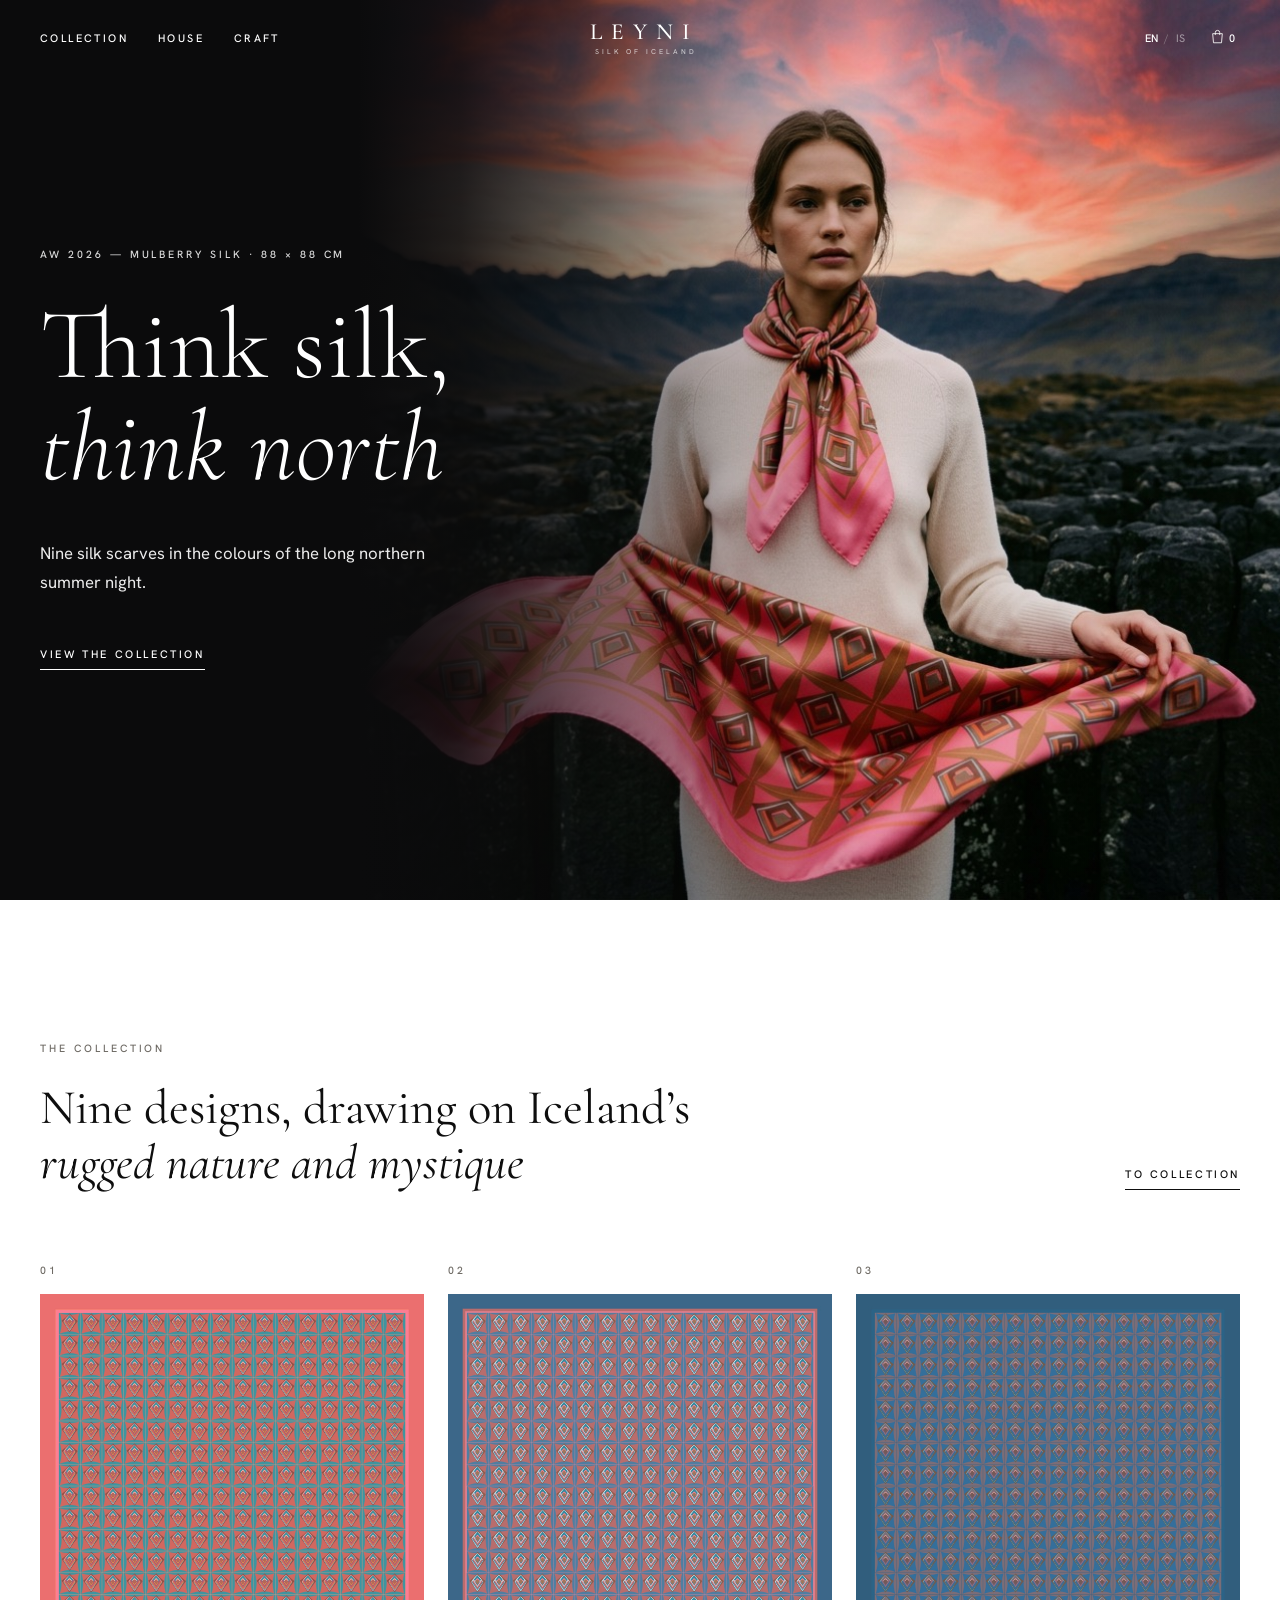
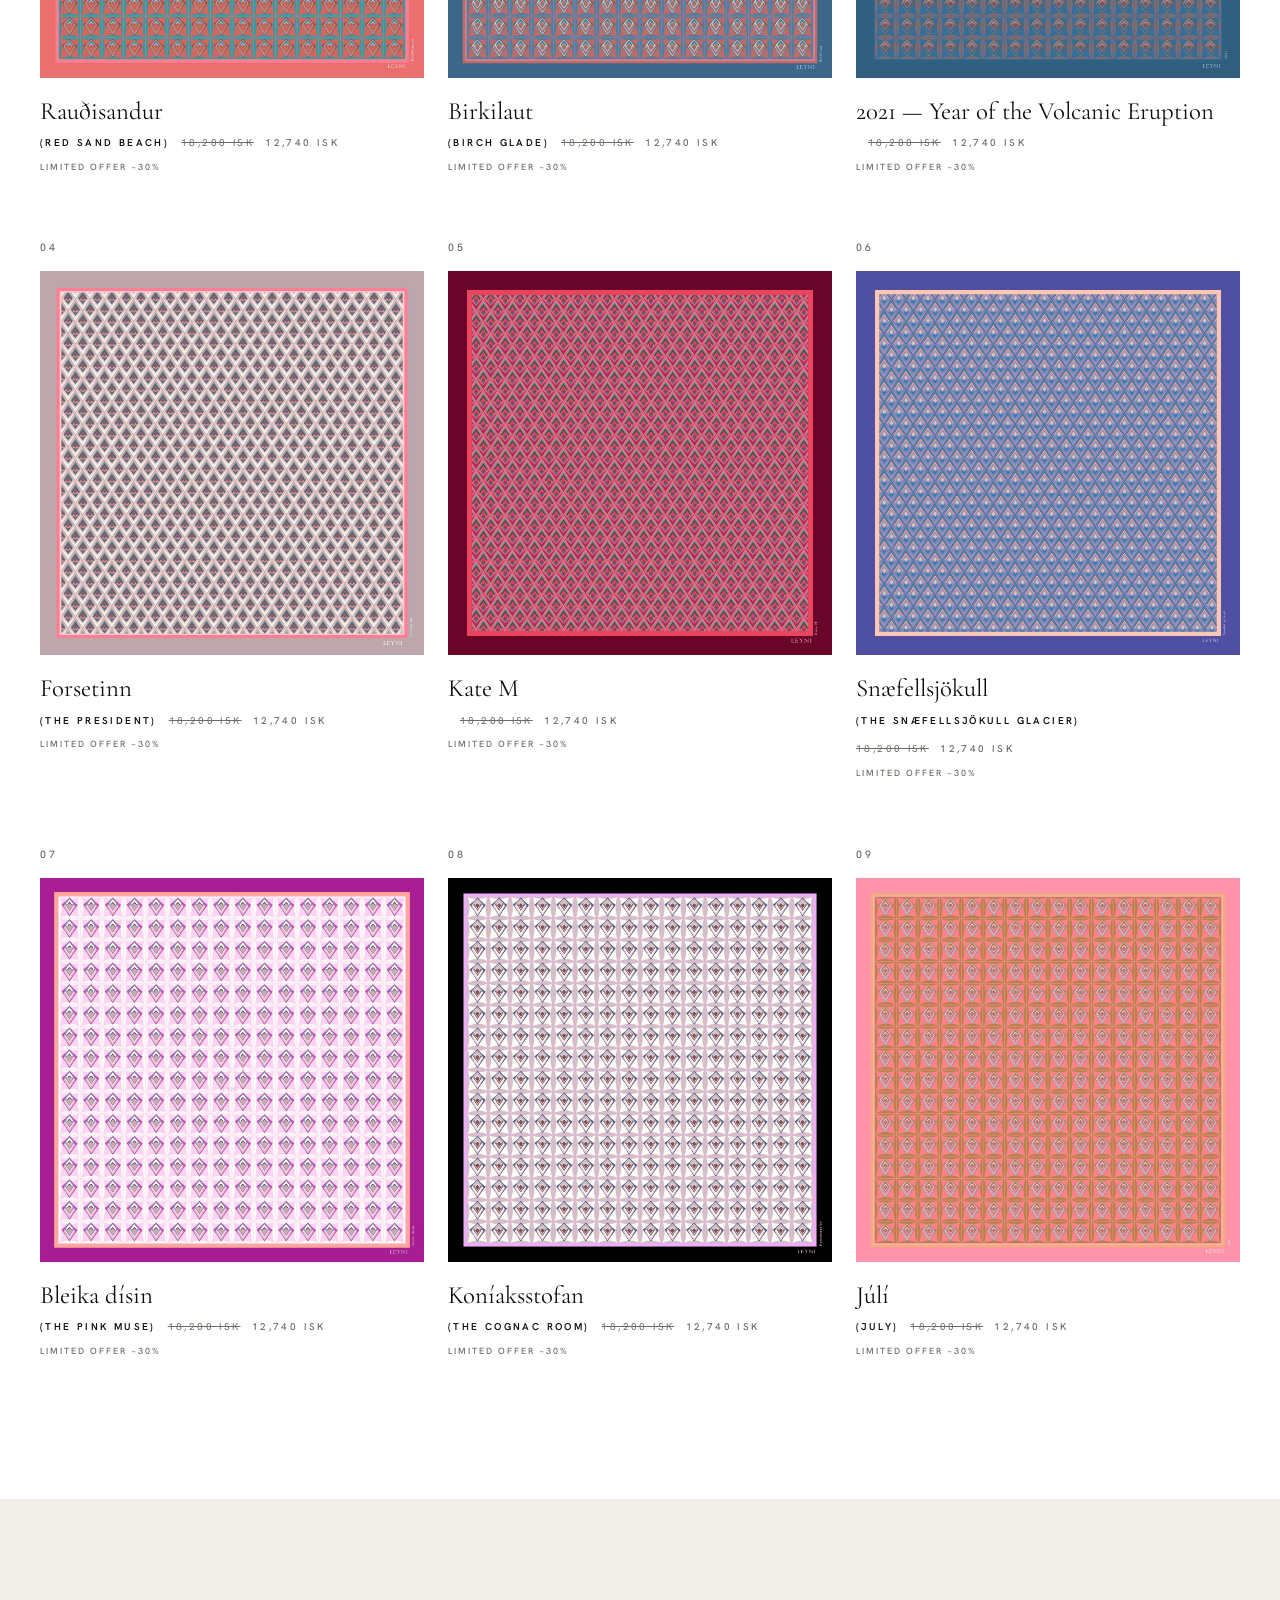
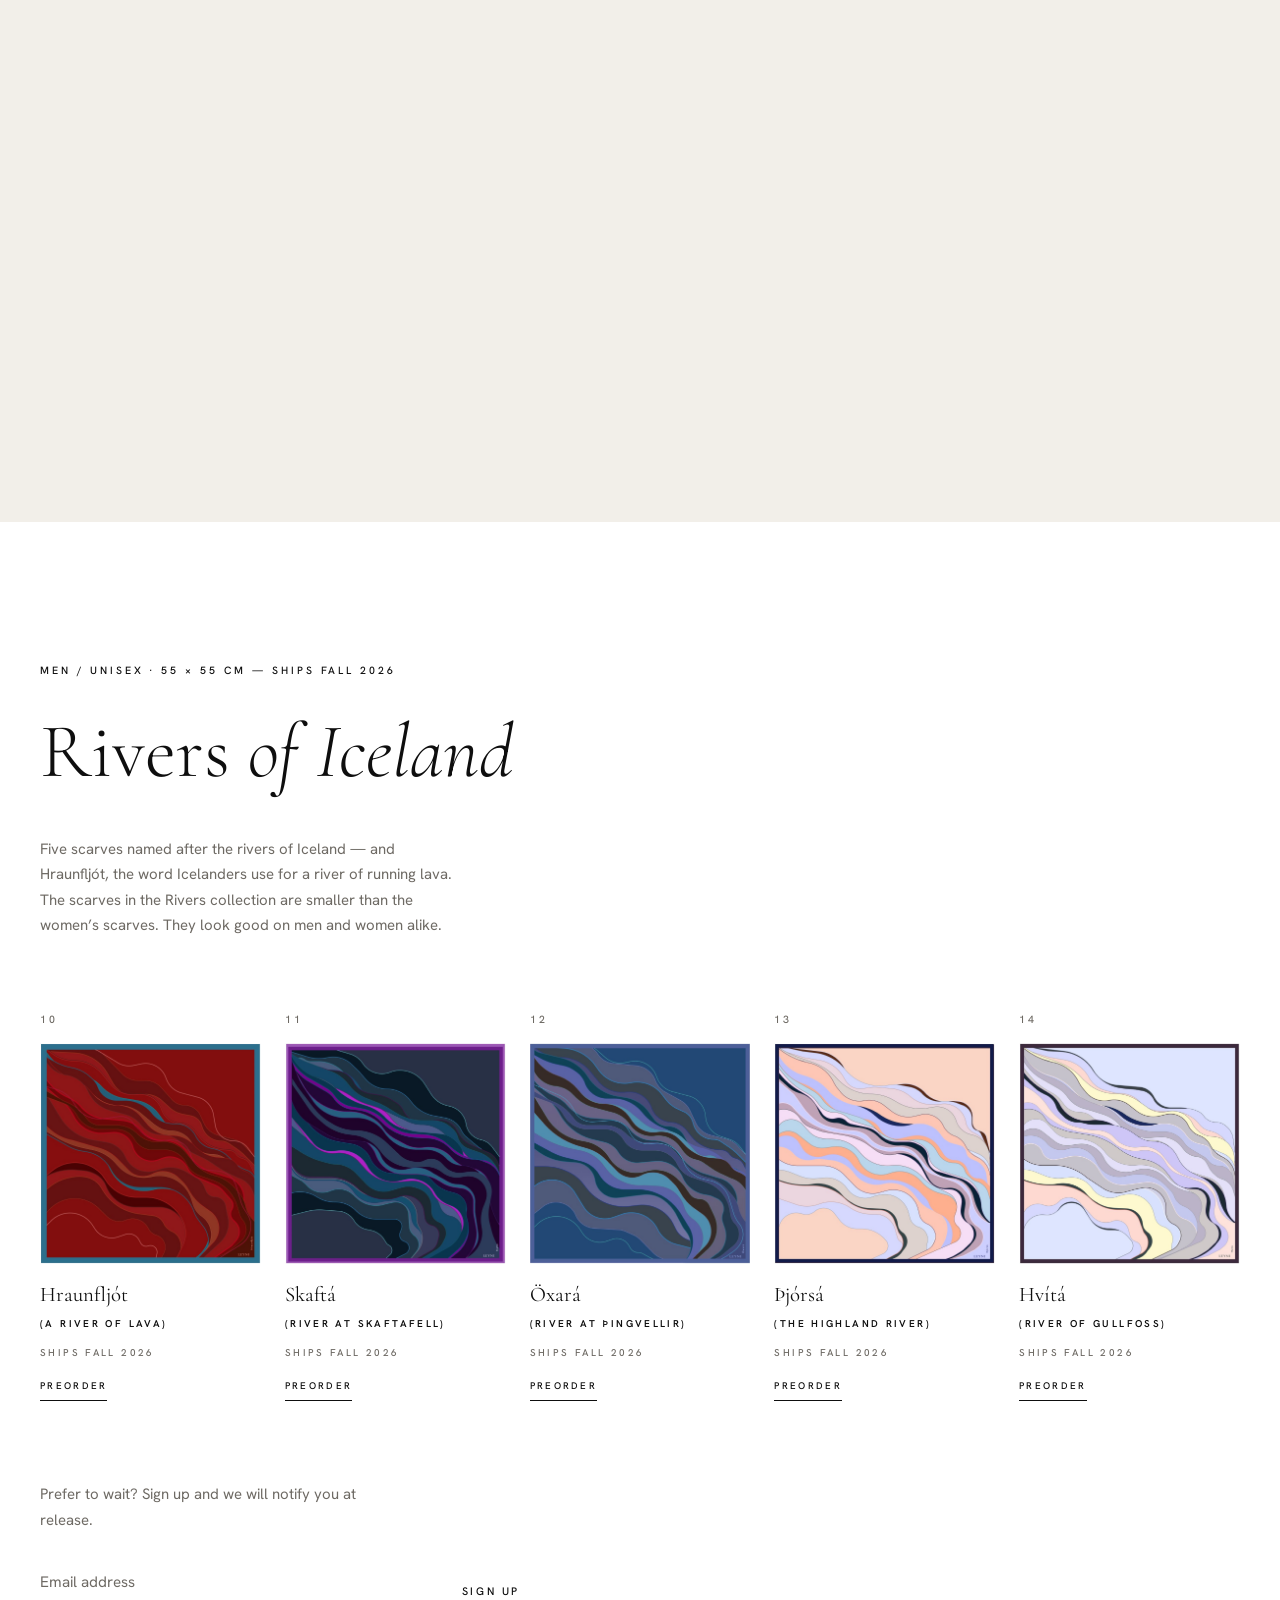
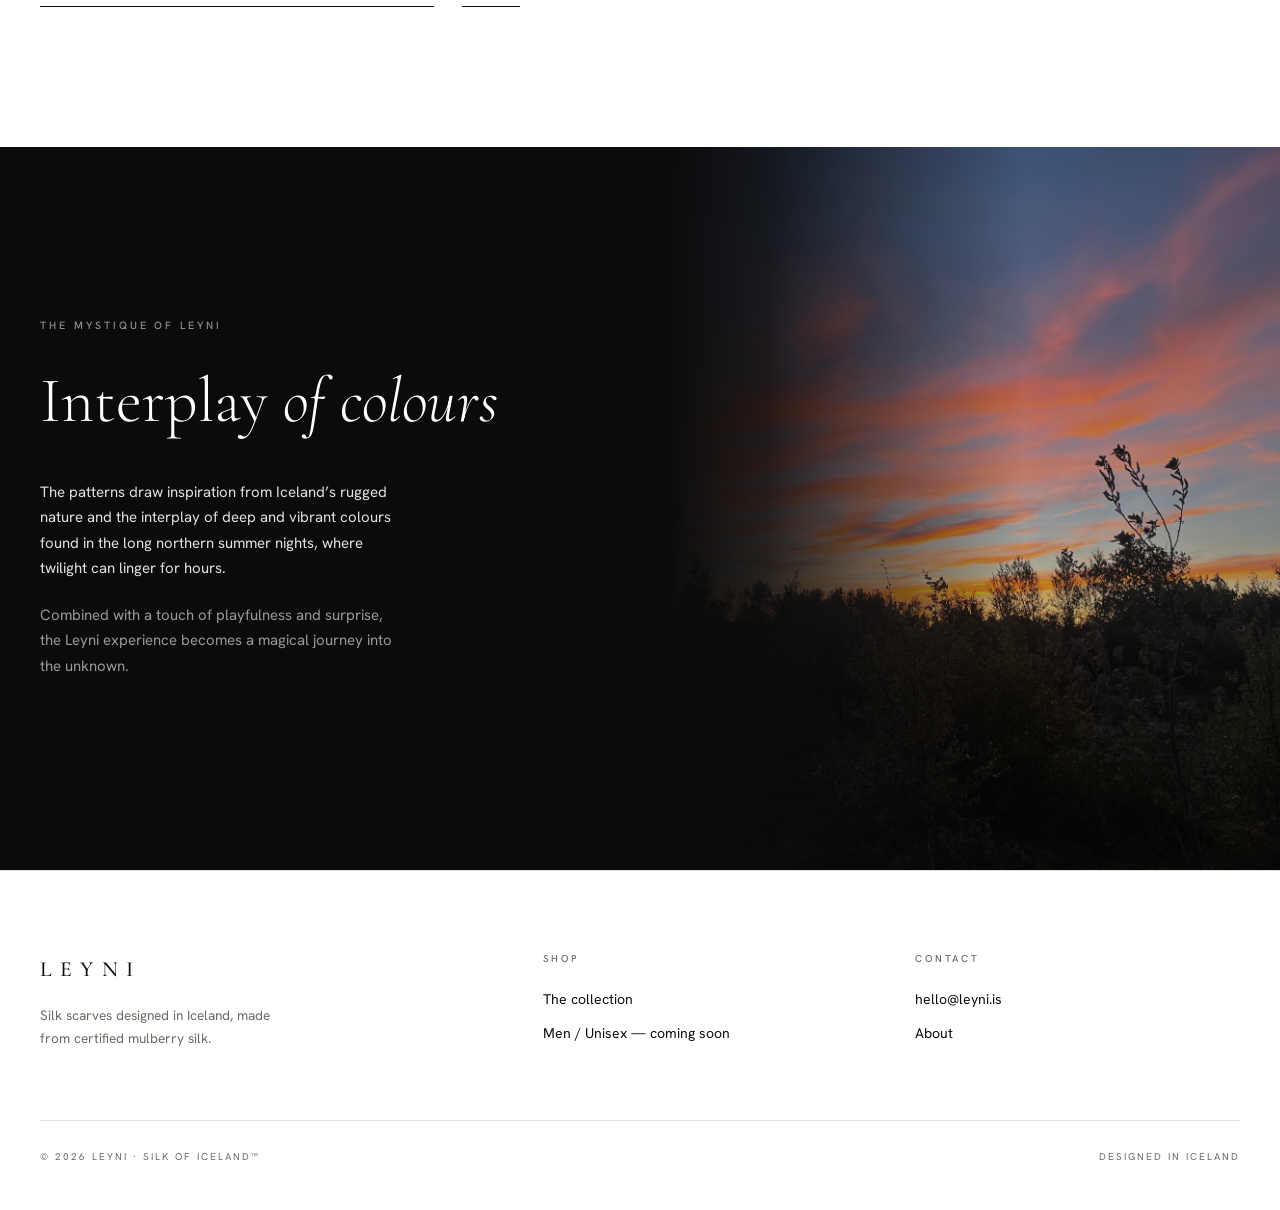
==== index.html @ 7ccc3c72 "Margrét's fixes + copy tweaks + custom domain - Reorder 01-14 (women 1-9 per list, rivers 10-14 cont" ====
<!DOCTYPE html>
<html lang="en">
<head>
<meta charset="UTF-8" />
<meta name="viewport" content="width=device-width, initial-scale=1.0" />
<title>LEYNI — Silk of Iceland</title>
<meta name="description" content="Leyni — mulberry silk scarves inspired by the colours of the Icelandic summer night. Designed in Iceland." />
<link rel="stylesheet" href="styles.css?v=5" />
</head>
<body>

<!-- ============ NAV ============ -->
<header class="nav hero-nav">
  <div class="wrap nav-in">
    <div class="nav-l">
      <button class="menu-btn" id="menuBtn" aria-label="Menu"><span></span><span></span><span></span></button>
      <a class="link" href="shop.html" data-en="Collection" data-is="Slæðurnar">Collection</a>
      <a class="link" href="#story" data-en="House" data-is="Húsið">House</a>
      <a class="link" href="#craft" data-en="Craft" data-is="Handverk">Craft</a>
    </div>
    <a href="index.html" class="wordmark" aria-label="Leyni home">LEYNI<small>SILK OF ICELAND</small></a>
    <div class="nav-r">
      <div class="lang" role="group" aria-label="Language">
        <button data-lang-btn="en">EN</button><span class="sep">/</span><button data-lang-btn="is">IS</button>
      </div>
      <button class="link bag" data-open-cart aria-label="Bag">
        <svg class="bag-ico" width="17" height="19" viewBox="0 0 17 19" fill="none" stroke="currentColor" stroke-width="1.1" aria-hidden="true"><path d="M2.2 5.8h12.6l-1.05 11.9H3.25L2.2 5.8Z"/><path d="M5.6 7.6V4.4a2.9 2.9 0 0 1 5.8 0v3.2"/></svg><span class="count">0</span>
      </button>
    </div>
  </div>
  <div class="mobile-menu" id="mobileMenu">
    <a href="shop.html" data-en="Collection" data-is="Slæðurnar">Collection</a>
    <a href="#story" data-en="House" data-is="Húsið">House</a>
    <a href="#craft" data-en="Craft" data-is="Handverk">Craft</a>
  </div>
</header>

<!-- ============ COVER ============ -->
<section class="cover">
  <div class="bg"><img src="img/homepage.jpg" alt="Model wearing a pink Leyni silk scarf in an Icelandic lava field at sunset" /></div>
  <div class="wrap cover-in">
    <p class="lbl light" data-en="AW 2026 — Mulberry silk · 88 × 88 cm" data-is="AW 2026 — Mulberry-silki · 88 × 88 cm">AW 2026 — Mulberry silk · 88 × 88 cm</p>
    <h1><span data-en="Think silk," data-is="Hugsaðu silki,">Think silk,</span> <em data-en="think north" data-is="hugsaðu norður">think north</em></h1>
    <div class="cover-sub">
      <p class="big" data-en="Nine silk scarves in the colours of the long northern summer night."
         data-is="Níu silkislæður í litum langra norrænna sumarnátta.">Nine silk scarves in the colours of the long northern summer night.</p>
      <div class="cover-cta">
        <a href="shop.html" class="ulink light" data-en="View the collection" data-is="Skoða slæðurnar">View the collection</a>
      </div>
    </div>
  </div>
</section>

<!-- ============ COLLECTION ============ -->
<section id="collection">
  <div class="wrap">
    <div class="sec-head reveal">
      <div>
        <p class="lbl" data-en="The collection" data-is="Slæðurnar">The collection</p>
        <h2><span data-en="Nine designs, drawing on Iceland’s" data-is="Níu mynstur, sótt í">Nine designs, drawing on Iceland’s</span> <em data-en="rugged nature and mystique" data-is="hrjúfa náttúru og dulúð Íslands">rugged nature and mystique</em></h2>
      </div>
      <a class="ulink" href="shop.html" data-en="To collection" data-is="Í slæðusafnið">To collection</a>
    </div>
    <div class="cards three reveal" id="featuredCards"></div>
  </div>
</section>


<!-- ============ CRAFT — black panel ============ -->
<section class="craft" id="craft">
  <div class="wrap craft-grid">
    <div class="reveal">
      <p class="lbl" data-en="Certification and sizes" data-is="Vottun og stærðir">Certification and sizes</p>
      <h2 data-en="The world’s finest silk" data-is="Fínasta silki í heimi">The world’s finest silk</h2>
      <p data-en="Crafted from the finest mulberry silk and produced in Hangzhou, China — renowned for the world’s finest silk craftsmanship. All production meets certified quality standards."
         data-is="Unnar úr fínasta mulberry-silki og framleiddar í Hangzhou í Kína — þekkt fyrir fínasta silkihandverk í heimi. Öll framleiðsla uppfyllir vottaða gæðastaðla.">Crafted from the finest mulberry silk and produced in Hangzhou, China — renowned for the world’s finest silk craftsmanship. All production meets certified quality standards.</p>
    </div>
    <ul class="craft-list reveal">
      <li><span data-en="Material" data-is="Efni">Material</span><span data-en="100% mulberry silk" data-is="100% mulberry-silki">100% mulberry silk</span></li>
      <li><span data-en="Size" data-is="Stærð">Size</span><span>88 × 88 cm</span></li>
      <li><span data-en="Designs" data-is="Mynstur">Designs</span><span data-en="Nine" data-is="Níu">Nine</span></li>
      <li><span data-en="Certification" data-is="Vottun">Certification</span><span>OEKO-TEX®</span></li>
      <li><span data-en="Edges" data-is="Kantar">Edges</span><span data-en="Hand-rolled" data-is="Handrúllaðir">Hand-rolled</span></li>
    </ul>
  </div>
</section>

<!-- ============ COMING SOON — white, serif ============ -->
<section class="soon-ed" id="men">
  <div class="wrap">
    <p class="lbl" data-en="Men / Unisex · 55 × 55 cm — Ships fall 2026" data-is="Karlar / Unisex · 55 × 55 cm — Kemur haustið 2026">Men / Unisex · 55 × 55 cm — Ships fall 2026</p>
    <h2 class="reveal"><span data-en="Rivers" data-is="Ár">Rivers</span> <em data-en="of Iceland" data-is="Íslands">of Iceland</em></h2>
    <p class="intro reveal" data-en="Five scarves named after the rivers of Iceland — and Hraunfljót, the word Icelanders use for a river of running lava. The scarves in the Rivers collection are smaller than the women’s scarves. They look good on men and women alike."
       data-is="Fimm slæður nefndar eftir ám Íslands — og Hraunfljóti, orðinu sem Íslendingar nota yfir rennandi hraun. Slæðurnar í Rivers-línunni eru minni en kvenslæðurnar. Þær fara körlum jafnt sem konum vel.">Five scarves named after the rivers of Iceland — and Hraunfljót, the word Icelanders use for a river of running lava. The scarves in the Rivers collection are smaller than the women’s scarves. They look good on men and women alike.</p>

    <div class="rivers-cards reveal" id="riverCards"></div>

    <div class="pre-block reveal">
      <p class="muted" data-en="Prefer to wait? Sign up and we will notify you at release."
         data-is="Viltu frekar bíða? Skráðu þig og við látum þig vita við útgáfu.">Prefer to wait? Sign up and we will notify you at release.</p>
      <form class="signup" onsubmit="this.reset();alert('Thank you — you’re on the list.');return false;">
        <input type="email" required placeholder="Email address" aria-label="Email" />
        <button type="submit" data-en="Sign up" data-is="Skrá">Sign up</button>
      </form>
    </div>
  </div>
</section>

<!-- ============ STORY — twilight backdrop, echoes the cover ============ -->
<section id="story">
  <div class="bg" aria-hidden="true"><img src="img/twilight.jpg" alt="" /></div>
  <div class="wrap story-grid">
    <div class="story-txt reveal">
      <p class="lbl" data-en="The mystique of Leyni" data-is="Töfrar Leyni">The mystique of Leyni</p>
      <h2><span data-en="Interplay" data-is="Samspil">Interplay</span> <em data-en="of colours" data-is="litanna">of colours</em></h2>
    </div>
    <div class="story-body reveal">
      <p data-en="The patterns draw inspiration from Iceland’s rugged nature and the interplay of deep and vibrant colours found in the long northern summer nights, where twilight can linger for hours."
         data-is="Mynstrin sækja innblástur í hrjúfa náttúru Íslands og samspil djúpra og líflegra lita í löngum norrænum sumarnóttum, þar sem rökkrið getur dvalið tímunum saman.">The patterns draw inspiration from Iceland’s rugged nature and the interplay of deep and vibrant colours found in the long northern summer nights, where twilight can linger for hours.</p>
      <p class="muted" data-en="Combined with a touch of playfulness and surprise, the Leyni experience becomes a magical journey into the unknown."
         data-is="Með ívafi af leik og óvæntum uppákomum verður upplifunin af Leyni töfrandi ferðalag inn í hið óþekkta.">Combined with a touch of playfulness and surprise, the Leyni experience becomes a magical journey into the unknown.</p>
    </div>
  </div>
</section>

<!-- ============ FOOTER ============ -->
<footer>
  <div class="wrap">
    <div class="foot">
      <div>
        <div class="fm">LEYNI</div>
        <p data-en="Silk scarves designed in Iceland, made from certified mulberry silk."
           data-is="Silkislæður hannaðar á Íslandi, úr vottuðu mulberry-silki.">Silk scarves designed in Iceland, made from certified mulberry silk.</p>
      </div>
      <div>
        <h4 data-en="Shop" data-is="Verslun">Shop</h4>
        <a href="shop.html" data-en="The collection" data-is="Slæðurnar">The collection</a>
        <a href="#men" data-en="Men / Unisex — coming soon" data-is="Karlar / Unisex — væntanlegt">Men / Unisex — coming soon</a>
      </div>
      <div>
        <h4 data-en="Contact" data-is="Samband">Contact</h4>
        <a href="mailto:hello@leyni.is">hello@leyni.is</a>
        <a href="#story" data-en="About" data-is="Um Leyni">About</a>
      </div>
    </div>
    <div class="foot-bot">
      <span>© 2026 Leyni · Silk of Iceland™</span>
      <span data-en="Designed in Iceland" data-is="Hannað á Íslandi">Designed in Iceland</span>
    </div>
  </div>
</footer>

<script src="app.js?v=5"></script>
<script>
  function PAGE_RENDER(){
    document.getElementById('featuredCards').innerHTML=SCARVES.map((s,i)=>cardHTML(s,i)).join('');
    document.getElementById('riverCards').innerHTML=RIVERS.map((s,i)=>riverCardHTML(s,i)).join('');
  }
  function PAGE_LANG(){
    document.querySelectorAll('#featuredCards .pr').forEach(el=>el.innerHTML=priceHTML());
  }
</script>
</body>
</html>
---- styles.css ----
/* ============================================================
   LEYNI — Silk of Iceland
   Symmetric Manor structure · editorial typography
   Cormorant serif headlines · tracked Gill Sans labels
   black / crisp white / raw linen · sharp corners
   ============================================================ */
@import url('https://fonts.googleapis.com/css2?family=Cormorant+Garamond:ital,wght@0,300;0,400;0,500;1,300;1,400&family=Hanken+Grotesk:wght@400;500;700&display=swap');

:root{
  --paper:#ffffff;
  --linen:#F2EFE9;
  --ink:#0E0E0E;
  --grey:#6E6A64;
  --line:#E5E1DA;
  --max:1320px;
  --serif:'Cormorant Garamond',Georgia,serif;
  --sans:"Gill Sans","Gill Sans MT","Hanken Grotesk",ui-sans-serif,system-ui,sans-serif;
  --ease:cubic-bezier(.25,.6,.3,1);
}
*{box-sizing:border-box;margin:0;padding:0}
html{scroll-behavior:smooth;-webkit-text-size-adjust:100%}
body{
  background:var(--paper);color:var(--ink);
  font-family:var(--sans);font-weight:400;font-size:15px;
  line-height:1.7;-webkit-font-smoothing:antialiased;
  overflow-x:hidden;
}
img{display:block;max-width:100%}
a{color:inherit;text-decoration:none}
button{font:inherit;cursor:pointer;border:none;background:none;color:inherit}
input{font:inherit}
.wrap{max-width:var(--max);margin:0 auto;padding:0 40px}

h1,h2,h3{font-family:var(--serif);font-weight:400;line-height:1.1}
h1 em,h2 em{font-style:italic}

/* the two voices — big serif vs tiny tracked label */
.lbl{
  font-family:var(--sans);font-size:.66rem;font-weight:500;
  letter-spacing:.28em;text-transform:uppercase;color:var(--grey);
}
.lbl.light{color:rgba(255,255,255,.85)}
.reveal{opacity:0;transform:translateY(20px);transition:opacity .9s var(--ease),transform .9s var(--ease)}
.reveal.in{opacity:1;transform:none}
@media(prefers-reduced-motion:reduce){.reveal{opacity:1;transform:none;transition:none}}

/* ============================================================
   NAV — symmetric: links left, wordmark centre, lang+bag right
   ============================================================ */
.nav{
  position:fixed;top:0;left:0;right:0;z-index:80;
  transition:background .35s,color .35s,border-color .35s;
  border-bottom:1px solid transparent;
  background:var(--paper);
}
.nav.scrolled,.nav.solid{background:var(--paper);border-color:var(--line);color:var(--ink)}
.nav.hero-nav:not(.scrolled){background:transparent;color:#fff;border-color:transparent}
.nav-in{display:grid;grid-template-columns:1fr auto 1fr;align-items:center;height:76px}
.nav-l{display:flex;gap:30px;align-items:center}
.nav-r{display:flex;gap:26px;align-items:center;justify-content:flex-end}
.nav .link{font-size:.68rem;font-weight:500;letter-spacing:.22em;text-transform:uppercase}
.nav .link:hover{opacity:.55}
.wordmark{
  font-family:var(--serif);font-weight:500;font-size:1.45rem;
  letter-spacing:.38em;padding-left:.38em;text-align:center;line-height:1;
}
.wordmark small{display:block;font-family:var(--sans);font-weight:500;font-size:.44rem;
  letter-spacing:.42em;opacity:.65;margin-top:3px;padding-left:.42em}
.lang{display:flex;align-items:center;gap:6px;font-size:.68rem;letter-spacing:.14em}
.lang button{opacity:.45;transition:opacity .2s;font-weight:500}
.lang button.active{opacity:1}
.lang .sep{opacity:.3}
.bag{font-size:.68rem;font-weight:500;letter-spacing:.12em;display:inline-flex;gap:5px;align-items:center;line-height:1}
.bag:hover{opacity:.55}
.bag .bag-ico{display:block;width:13px;height:15px;position:relative;top:-1px}
.bag .count{min-width:1em;text-align:left}
.menu-btn{display:none}
.mobile-menu{display:none}

/* ============================================================
   HERO — full-bleed cover, serif headline
   ============================================================ */
.cover{
  position:relative;min-height:100vh;display:flex;align-items:flex-end;
  color:#fff;isolation:isolate;background:#0B0B0C;
}
/* photo shifted right; black fills the left */
.cover .bg{position:absolute;inset:0 0 0 28%;z-index:-2}
.cover .bg img{width:100%;height:100%;object-fit:cover;object-position:50% 32%}
.cover::after{
  content:"";position:absolute;inset:0;z-index:-1;
  background:linear-gradient(90deg,
    #0B0B0C 0%,
    #0B0B0C 28%,
    rgba(11,11,12,.88) 36%,
    rgba(11,11,12,.55) 46%,
    rgba(11,11,12,.25) 56%,
    rgba(11,11,12,.05) 68%,
    rgba(11,11,12,.08) 100%);
}
@media(max-width:820px){
  .cover .bg{inset:0}
  .cover::after{background:linear-gradient(90deg,
    rgba(11,11,12,.72) 0%,rgba(11,11,12,.45) 35%,rgba(11,11,12,.15) 65%,rgba(11,11,12,.1) 100%)}
}
.cover-in{width:100%;padding-bottom:10vh}
.cover .lbl{margin-bottom:3em}
.cover h1{
  font-size:clamp(3.4rem,7.8vw,7.2rem);font-weight:300;line-height:1.02;
  max-width:12ch;
}
.cover-sub{margin-top:4.5vh;max-width:560px}
.cover-sub .big{font-size:1.05rem;font-weight:400;line-height:1.7;max-width:46ch;color:rgba(255,255,255,.92)}
.cover-cta{margin-top:3.2em;display:flex;gap:14px;flex-wrap:wrap}

/* buttons & links — sharp, tracked */
.btn{
  display:inline-flex;align-items:center;justify-content:center;
  font-size:.7rem;font-weight:500;letter-spacing:.24em;text-transform:uppercase;
  padding:17px 38px;background:#fff;color:var(--ink);border-radius:0;
  transition:opacity .3s;
}
.btn:hover{opacity:.8}
.btn.dark{background:var(--ink);color:#fff}
.btn.block{width:100%}
.ulink{
  display:inline-block;font-size:.68rem;font-weight:500;
  letter-spacing:.24em;text-transform:uppercase;
  border-bottom:1px solid currentColor;padding-bottom:6px;
  transition:opacity .3s;
}
.ulink:hover{opacity:.5}
.ulink.light{color:#fff}

/* ============================================================
   SECTIONS
   ============================================================ */
section{padding:140px 0}
.sec-head{margin-bottom:72px;display:flex;justify-content:space-between;align-items:flex-end;gap:30px}
.sec-head .lbl{margin-bottom:2.2em}
.sec-head h2{font-size:clamp(2rem,3.8vw,3.2rem);font-weight:400;max-width:32ch;line-height:1.12}
.sec-head a{white-space:nowrap}

/* cards — symmetric grid, numbered, serif names, tracked sub-labels */
.cards{display:grid;gap:64px 24px}
.cards.three{grid-template-columns:repeat(3,1fr)}
.card{display:block}
.card .idx{font-size:.66rem;font-weight:500;letter-spacing:.28em;color:var(--grey);margin-bottom:14px}
.card figure{overflow:hidden;background:var(--linen);aspect-ratio:1/1}
.card figure img{width:100%;height:100%;object-fit:cover;transition:transform 1.4s var(--ease)}
.card:hover figure img{transform:scale(1.02)}
.card .meta{padding-top:20px}
.card .nm{font-family:var(--serif);font-weight:400;font-size:1.55rem;line-height:1.1}
.card:hover .nm{font-style:italic}
.card .sub-lbl{font-size:.62rem;font-weight:500;letter-spacing:.24em;text-transform:uppercase;
  color:var(--grey);margin-top:10px;display:flex;gap:12px;flex-wrap:wrap}
.sub-lbl .gl,.sub-lbl b{font-weight:600;color:var(--ink)}
.sub-lbl .soon-tag{font-weight:500;color:var(--grey)}
.card .river-pre{margin-top:16px;font-size:.6rem}
/* price: struck full price + introductory price */
.pr s{color:var(--grey);font-weight:400;margin-right:6px}
.promo-lbl{font-size:.56rem;font-weight:500;letter-spacing:.22em;text-transform:uppercase;
  color:var(--grey);margin-top:8px}
.pdp-info .promo-lbl{margin-top:12px}
.pdp-info .price s{color:var(--grey);margin-right:8px}

/* story — twilight spread, same language as the cover:
   photo right, dissolving into near-black where the words sit */
#story{
  position:relative;isolation:isolate;overflow:hidden;
  background:#0B0B0C;color:#fff;padding:170px 0;
}
#story .bg{position:absolute;inset:0 0 0 48%;z-index:-2}
#story .bg img{width:100%;height:100%;object-fit:cover;object-position:62% 58%}
#story::after{
  content:"";position:absolute;inset:0;z-index:-1;
  background:linear-gradient(90deg,
    #0B0B0C 0%,
    #0B0B0C 52%,
    rgba(11,11,12,.88) 60%,
    rgba(11,11,12,.55) 70%,
    rgba(11,11,12,.25) 80%,
    rgba(11,11,12,.35) 100%);
}
.story-grid{display:block}
.story-txt .lbl{margin-bottom:3em;display:block;color:rgba(255,255,255,.55)}
.story-txt h2{font-size:clamp(2.4rem,5vw,4.4rem);font-weight:300;line-height:1.06;max-width:16ch;color:#fff}
.story-body{max-width:44ch;margin-top:5vh}
.story-body p{margin-bottom:1.4em;color:rgba(255,255,255,.88)}
.story-body p.muted{color:rgba(255,255,255,.58)}
.story-body .credit{margin-top:3em;display:block}
@media(max-width:820px){
  #story .bg{inset:0}
  #story::after{background:linear-gradient(90deg,
    rgba(11,11,12,.9) 0%,rgba(11,11,12,.75) 50%,rgba(11,11,12,.55) 100%)}
}

/* craft — quiet linen-grey panel (as the mystique chapter originally had) */
.craft{background:var(--linen);color:var(--ink)}
.craft-grid{display:grid;grid-template-columns:1fr 1fr;gap:90px;align-items:start}
.craft .lbl{color:var(--grey);margin-bottom:3em;display:block}
.craft h2{font-size:clamp(2.2rem,4.4vw,3.8rem);font-weight:300;margin-bottom:.8em;max-width:14ch;color:var(--ink)}
.craft p{max-width:48ch;color:var(--grey);font-size:.95rem}
.craft-list{list-style:none;margin-top:1.4em}
.craft-list li{display:flex;justify-content:space-between;gap:20px;padding:16px 0;
  border-top:1px solid var(--line)}
.craft-list li:last-child{border-bottom:1px solid var(--line)}
.craft-list li span:first-child{font-size:.64rem;font-weight:500;letter-spacing:.24em;text-transform:uppercase;
  color:var(--grey);padding-top:4px}
.craft-list li span:last-child{font-family:var(--serif);font-size:1.15rem;text-align:right;color:var(--ink)}

/* coming soon — quiet white spread (v3) */
.soon-ed .lbl{display:block;margin-bottom:3em}
.soon-ed h2{font-size:clamp(2.6rem,6vw,5.4rem);font-weight:300;line-height:1.04;max-width:14ch}
.soon-ed p{color:var(--ink);max-width:40ch}
.soon-ed p.lbl{max-width:none}
.soon-ed p.muted{color:var(--grey)}
.soon-ed .intro{color:var(--grey);max-width:52ch;margin-top:3em}
.rivers-cards{display:grid;grid-template-columns:repeat(5,1fr);gap:24px;margin-top:8vh}
.rivers-cards .card{margin-bottom:0}
.rivers-cards .nm{font-size:1.3rem}
.pre-block{margin-top:9vh;max-width:520px}
.signup{display:flex;align-items:flex-end;gap:28px;margin-top:1.8em;max-width:480px}
.signup input{
  flex:1;background:none;border:none;border-bottom:1px solid var(--ink);outline:none;
  padding:10px 0;color:var(--ink);font-size:.95rem;border-radius:0;min-width:0;
}
.signup input::placeholder{color:var(--grey)}
.signup button{
  font-size:.68rem;font-weight:500;letter-spacing:.24em;text-transform:uppercase;
  border-bottom:1px solid var(--ink);padding-bottom:6px;white-space:nowrap;transition:opacity .3s;
}
.signup button:hover{opacity:.5}

/* ============================================================
   FOOTER
   ============================================================ */
footer{border-top:1px solid var(--line);padding:80px 0 44px}
.foot{display:grid;grid-template-columns:1.4fr 1fr 1fr;gap:48px;margin-bottom:64px}
.foot .fm{font-family:var(--serif);font-weight:500;font-size:1.35rem;letter-spacing:.38em}
.foot p{color:var(--grey);font-size:.85rem;margin-top:16px;max-width:30ch}
.foot h4{font-size:.62rem;font-weight:500;letter-spacing:.28em;text-transform:uppercase;
  color:var(--grey);margin-bottom:20px}
.foot a{display:block;font-size:.88rem;margin-bottom:10px;width:fit-content}
.foot a:hover{font-style:italic}
.foot-bot{display:flex;justify-content:space-between;align-items:center;gap:20px;border-top:1px solid var(--line);
  padding-top:28px;flex-wrap:wrap;font-size:.62rem;letter-spacing:.2em;text-transform:uppercase;color:var(--grey)}

/* ============================================================
   SHOP PAGE
   ============================================================ */
.page-top{padding-top:calc(76px + 10vh)}
.page-top h1{font-size:clamp(2.8rem,6vw,5.2rem);font-weight:300;line-height:1.05;max-width:14ch}
.page-top .sub{color:var(--grey);margin-top:2em;max-width:48ch}
.filters{display:flex;gap:32px;margin-top:6vh;border-bottom:1px solid var(--line);padding-bottom:18px}
.filters button{font-size:.66rem;font-weight:500;letter-spacing:.24em;text-transform:uppercase;color:var(--grey)}
.filters button.active{color:var(--ink);border-bottom:1px solid var(--ink);padding-bottom:18px;margin-bottom:-19px}
.shop-grid{padding-top:8vh;padding-bottom:130px}

/* ============================================================
   PRODUCT PAGE
   ============================================================ */
.pdp{padding-top:calc(76px + 6vh);padding-bottom:130px}
.crumbs{font-size:.62rem;font-weight:500;letter-spacing:.24em;text-transform:uppercase;color:var(--grey);margin-bottom:5vh}
.crumbs a:hover{color:var(--ink)}
.pdp-grid{display:grid;grid-template-columns:1.15fr .85fr;gap:70px;align-items:start}
.gallery{display:flex;flex-direction:column;gap:14px}
.gallery .main{background:var(--linen);aspect-ratio:1/1;overflow:hidden}
.gallery .main img{width:100%;height:100%;object-fit:cover}
.thumbs{display:flex;gap:10px}
.thumbs button{width:72px;height:72px;background:var(--linen);overflow:hidden;border:1px solid transparent;transition:border-color .25s}
.thumbs button.active{border-color:var(--ink)}
.thumbs img{width:100%;height:100%;object-fit:cover}
.pdp-info{position:sticky;top:110px}
.pdp-info h1{font-size:clamp(2.2rem,3.6vw,3.2rem);font-weight:400;line-height:1.05}
.pdp-info .gloss{font-size:.64rem;font-weight:500;letter-spacing:.26em;text-transform:uppercase;
  color:var(--grey);margin-top:14px}
.pdp-info .price{font-size:.8rem;letter-spacing:.14em;color:var(--ink);margin-top:20px}
.pdp-info .desc{font-family:var(--serif);font-style:italic;font-size:1.2rem;line-height:1.5;
  color:var(--ink);margin-top:1.8em;max-width:38ch}
.opt{margin-top:2.2em}
.opt .lbl{font-size:.64rem;font-weight:500;letter-spacing:.24em;text-transform:uppercase;
  color:var(--grey);margin-bottom:12px}
.opt .vals{display:flex;gap:10px}
.opt .vals span{border:1px solid var(--line);padding:10px 18px;font-size:.82rem;letter-spacing:.06em}
.opt .vals span.on{border-color:var(--ink)}
.qty{display:flex;align-items:center;border:1px solid var(--line);width:fit-content}
.qty button{width:44px;height:46px;color:var(--grey)}
.qty span{width:44px;text-align:center;font-size:.85rem}
.add-row{margin-top:2.6em}
.acc{border-top:1px solid var(--line);margin-top:3.4em}
.acc details{border-bottom:1px solid var(--line)}
.acc summary{list-style:none;cursor:pointer;padding:20px 0;display:flex;justify-content:space-between;align-items:center;
  font-size:.64rem;font-weight:500;letter-spacing:.24em;text-transform:uppercase}
.acc summary::-webkit-details-marker{display:none}
.acc summary .pl{color:var(--grey);transition:transform .3s;font-weight:400}
.acc details[open] summary .pl{transform:rotate(45deg)}
.acc .body{padding:0 0 22px;color:var(--grey);font-size:.88rem;max-width:50ch}

/* ============================================================
   PREORDER MODAL — reservation, no payment
   ============================================================ */
.pre-modal{
  position:fixed;top:50%;left:50%;transform:translate(-50%,-50%) scale(.98);
  z-index:100;background:var(--paper);border:1px solid var(--line);
  width:min(760px,92vw);display:grid;grid-template-columns:1fr 1fr;
  opacity:0;visibility:hidden;
  transition:opacity .35s var(--ease),transform .35s var(--ease),visibility .35s;
}
.pre-modal.open{opacity:1;visibility:visible;transform:translate(-50%,-50%) scale(1)}
.pre-modal figure{background:var(--linen);aspect-ratio:1/1;overflow:hidden}
.pre-modal figure img{width:100%;height:100%;object-fit:cover}
.pre-modal .x{position:absolute;top:16px;right:20px;color:var(--grey);font-size:.95rem;z-index:2}
.pre-modal .x:hover{color:var(--ink)}
.pre-info{padding:44px 40px;display:flex;flex-direction:column;justify-content:center}
.pre-info h3{font-family:var(--serif);font-weight:400;font-size:2rem;line-height:1.05;margin-top:.7em}
.pre-info .pre-gl{margin-top:10px}
.pre-info .pre-txt{color:var(--grey);font-size:.88rem;margin-top:1.6em;max-width:34ch}
.pre-info .opt{margin-top:1.8em}
.pre-info .btn{margin-top:2.2em}
@media(max-width:700px){
  .pre-modal{grid-template-columns:1fr;width:min(420px,92vw);max-height:92vh;overflow-y:auto}
  .pre-modal figure{aspect-ratio:4/3}
  .pre-info{padding:28px 24px}
}

/* ============================================================
   CART DRAWER
   ============================================================ */
.scrim{position:fixed;inset:0;background:rgba(14,14,14,.4);opacity:0;visibility:hidden;
  transition:opacity .35s var(--ease),visibility .35s;z-index:90}
.scrim.open{opacity:1;visibility:visible}
.drawer{position:fixed;top:0;right:0;height:100%;width:430px;max-width:92vw;background:var(--paper);z-index:100;
  transform:translateX(100%);transition:transform .45s var(--ease);display:flex;flex-direction:column;
  border-left:1px solid var(--line)}
.drawer.open{transform:none}
.drawer-top{display:flex;justify-content:space-between;align-items:center;padding:24px 30px;border-bottom:1px solid var(--line)}
.drawer-top h3{font-size:.66rem;font-weight:500;letter-spacing:.28em;text-transform:uppercase}
.drawer-top .x{font-size:.95rem;color:var(--grey)}
.drawer-top .x:hover{color:var(--ink)}
.drawer-body{flex:1;overflow-y:auto;padding:8px 30px}
.drawer-empty{color:var(--grey);text-align:center;padding:90px 0;font-family:var(--serif);font-style:italic;font-size:1.15rem}
.ci{display:grid;grid-template-columns:64px 1fr auto;gap:18px;padding:24px 0;border-bottom:1px solid var(--line)}
.ci img{width:64px;height:64px;object-fit:cover;background:var(--linen)}
.ci .nm{font-family:var(--serif);font-size:1.25rem;line-height:1.1}
.ci .sz{font-size:.6rem;font-weight:500;letter-spacing:.22em;color:var(--grey);text-transform:uppercase;margin-top:8px}
.ci .rm{font-size:.6rem;font-weight:500;letter-spacing:.22em;text-transform:uppercase;color:var(--grey);margin-top:10px;
  border-bottom:1px solid var(--line);padding-bottom:2px}
.ci .rm:hover{color:var(--ink);border-color:var(--ink)}
.ci .side{text-align:right;font-size:.8rem;letter-spacing:.08em}
.ci .side .q{color:var(--grey);font-size:.72rem;margin-top:6px}
.drawer-foot{padding:24px 30px;border-top:1px solid var(--line)}
.drawer-foot .row{display:flex;justify-content:space-between;font-size:.85rem;margin-bottom:6px}
.drawer-foot .row.total{align-items:baseline;font-size:.66rem;font-weight:500;letter-spacing:.24em;text-transform:uppercase;margin:10px 0 6px}
.drawer-foot .row.total span:last-child{font-family:var(--serif);font-size:1.2rem;letter-spacing:0;text-transform:none}
.drawer-foot .note{font-size:.72rem;color:var(--grey);margin:6px 0 18px}

/* ============================================================
   RESPONSIVE
   ============================================================ */
@media(max-width:1000px){
  .story-grid,.craft-grid{grid-template-columns:1fr;gap:48px}
  .rivers-cards{grid-template-columns:repeat(3,1fr);gap:32px 18px}
  .pdp-grid{grid-template-columns:1fr;gap:40px}
  .pdp-info{position:static}
  .foot{grid-template-columns:1fr 1fr}
}
@media(max-width:820px){
  .wrap{padding:0 22px}
  .nav-in{grid-template-columns:auto 1fr auto}
  .nav-l .link{display:none}
  .menu-btn{display:flex;flex-direction:column;gap:5px;width:24px}
  .menu-btn span{height:1px;background:currentColor;width:100%}
  .wordmark{justify-self:center}
  .mobile-menu{position:fixed;inset:76px 0 auto 0;background:var(--paper);color:var(--ink);
    border-bottom:1px solid var(--line);padding:26px 22px;flex-direction:column;gap:18px;z-index:70}
  .mobile-menu.open{display:flex}
  .mobile-menu a{font-family:var(--serif);font-size:1.5rem}
  .cards.three{grid-template-columns:1fr 1fr;gap:40px 14px}
  section{padding:90px 0}
  .cover-in{padding-bottom:12vh}
  .sec-head{flex-direction:column;align-items:flex-start;gap:16px}
}
@media(max-width:560px){
  .cards.three{grid-template-columns:1fr}
  .rivers-cards{grid-template-columns:repeat(2,1fr)}
  .foot{grid-template-columns:1fr}
  .signup{flex-direction:column;align-items:stretch;gap:18px}
}
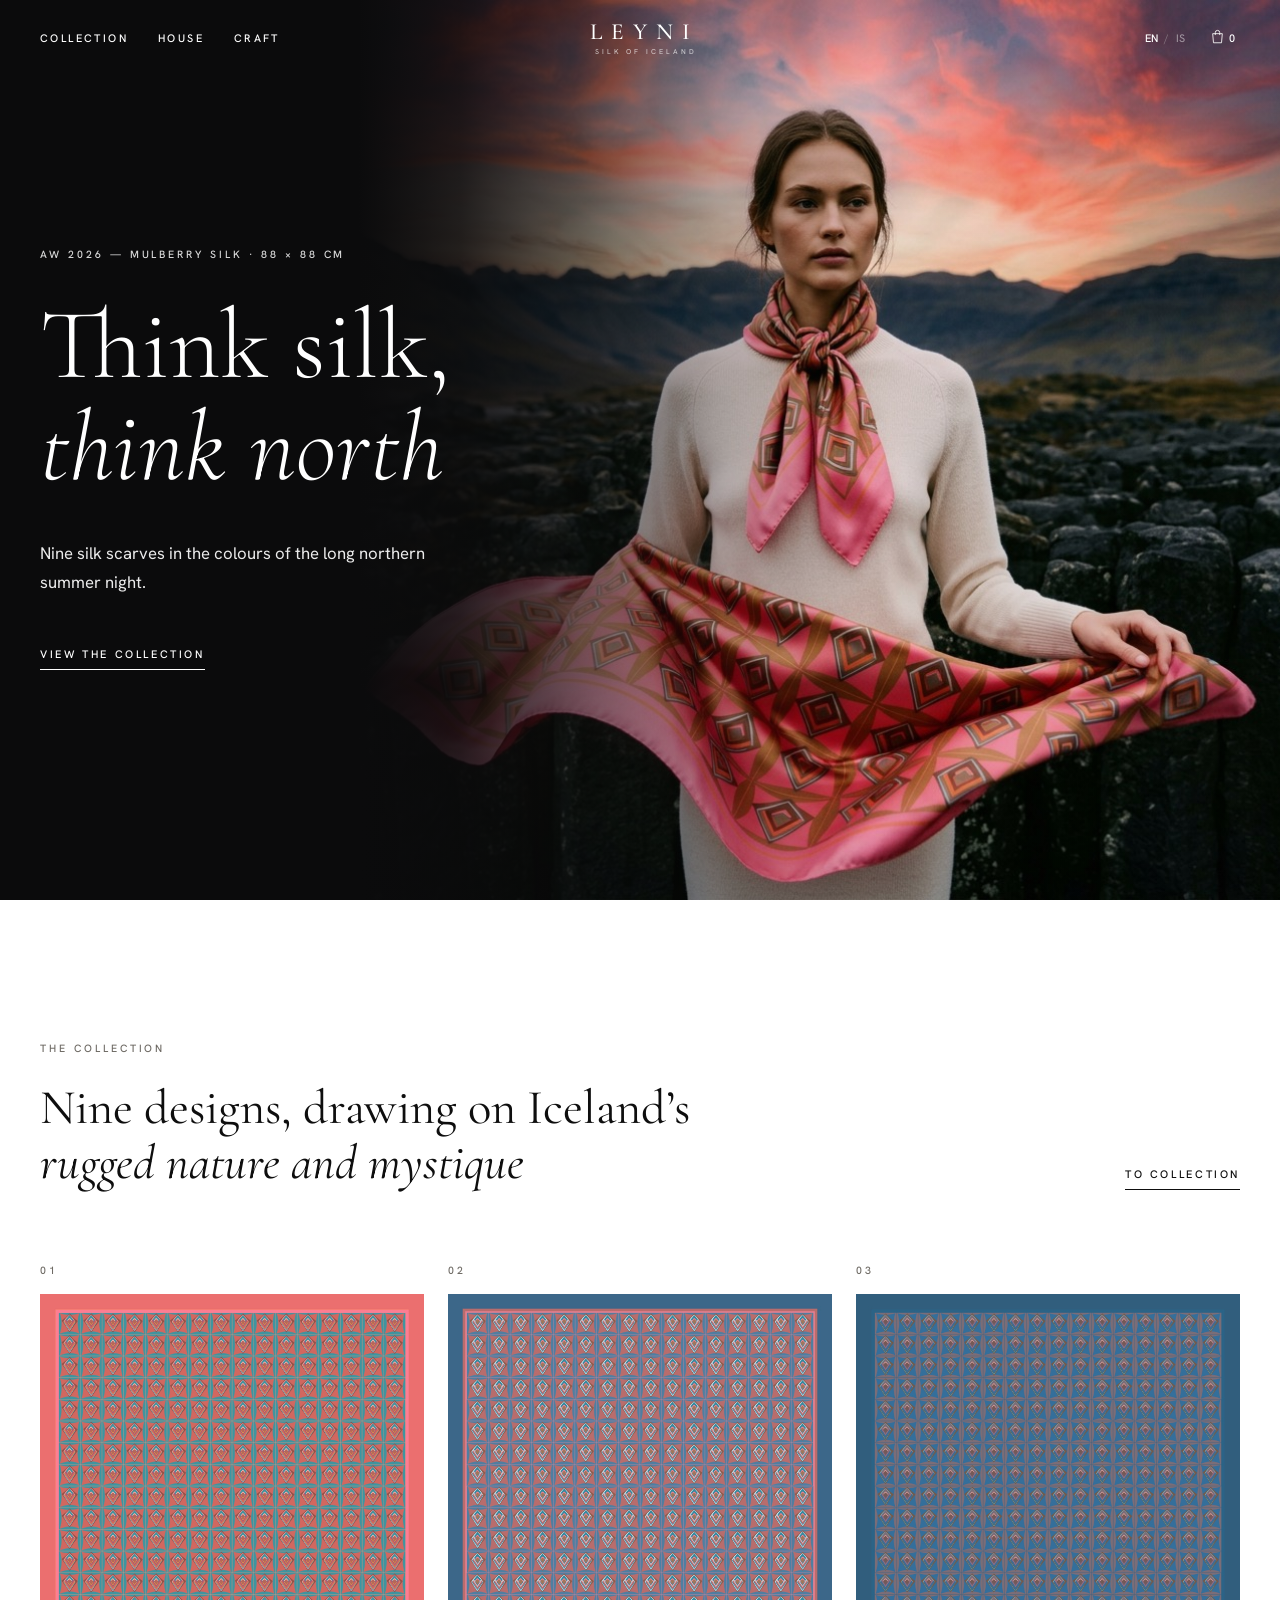
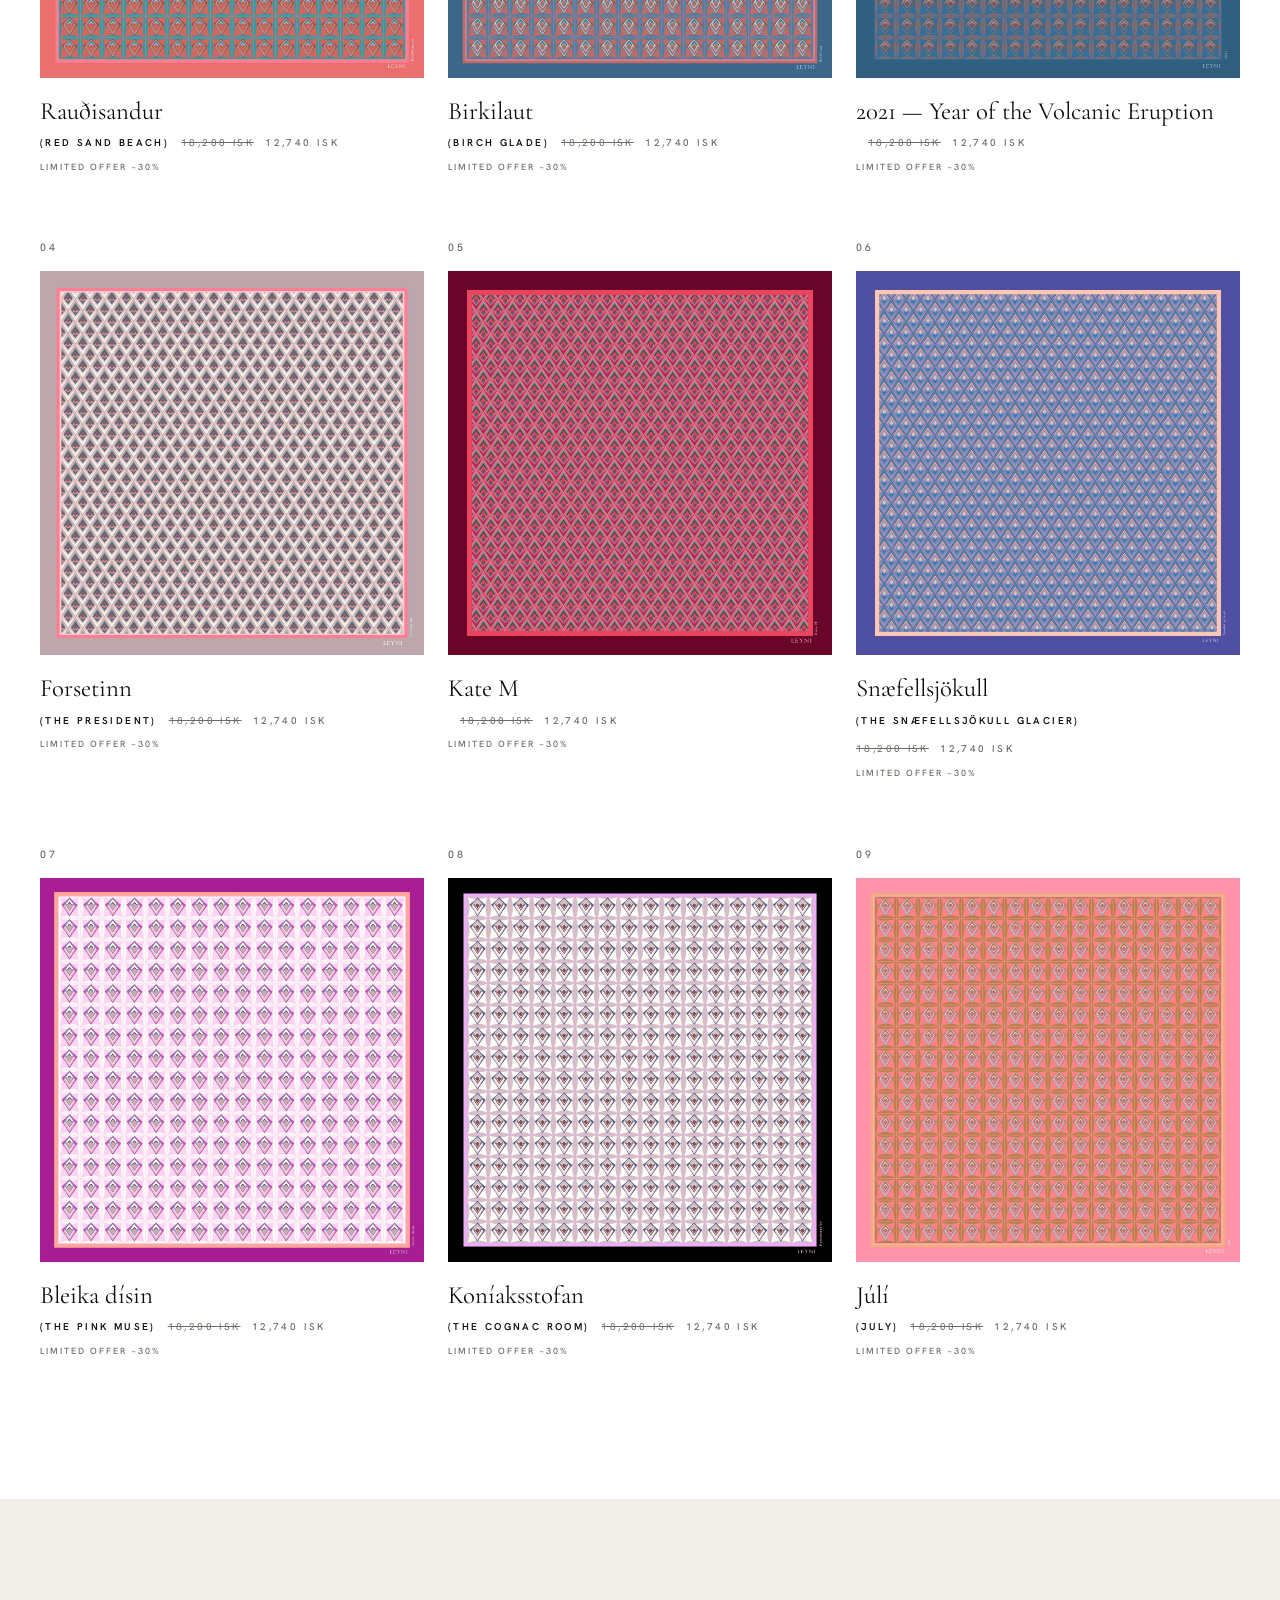
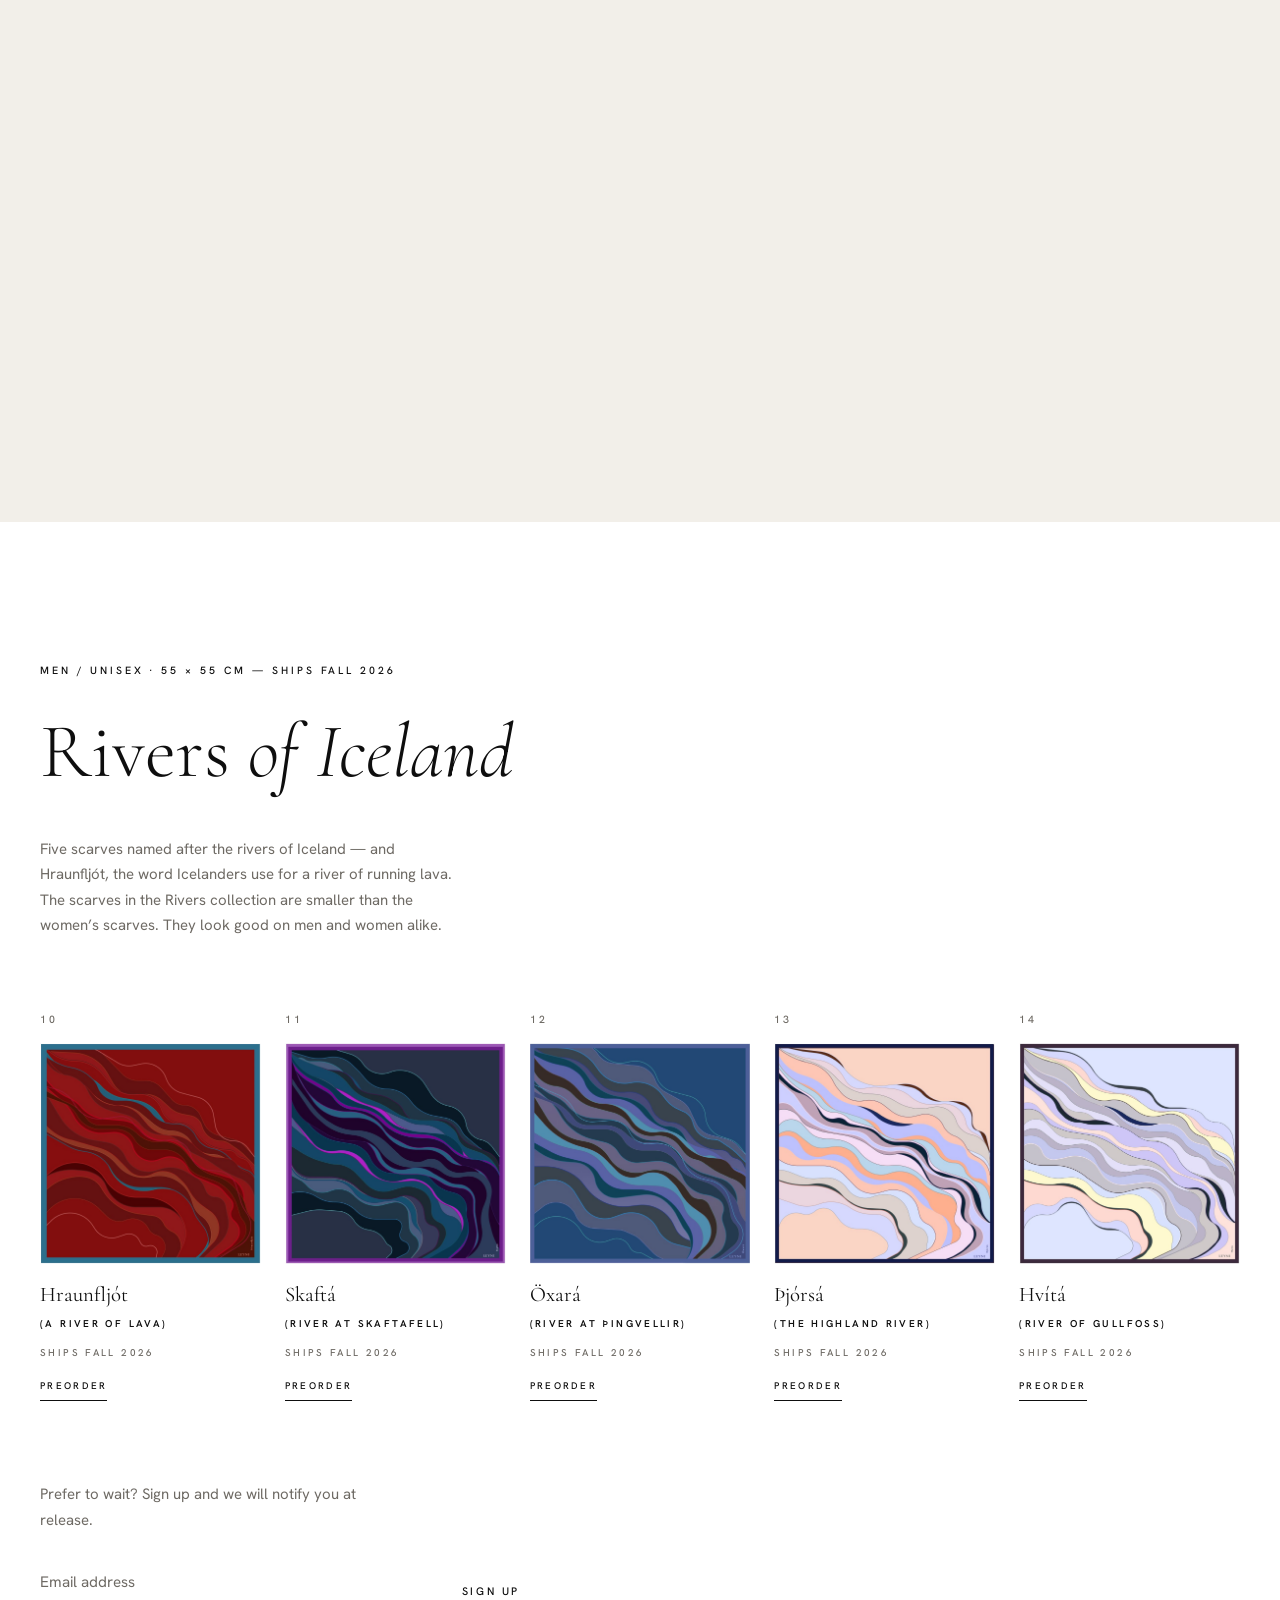
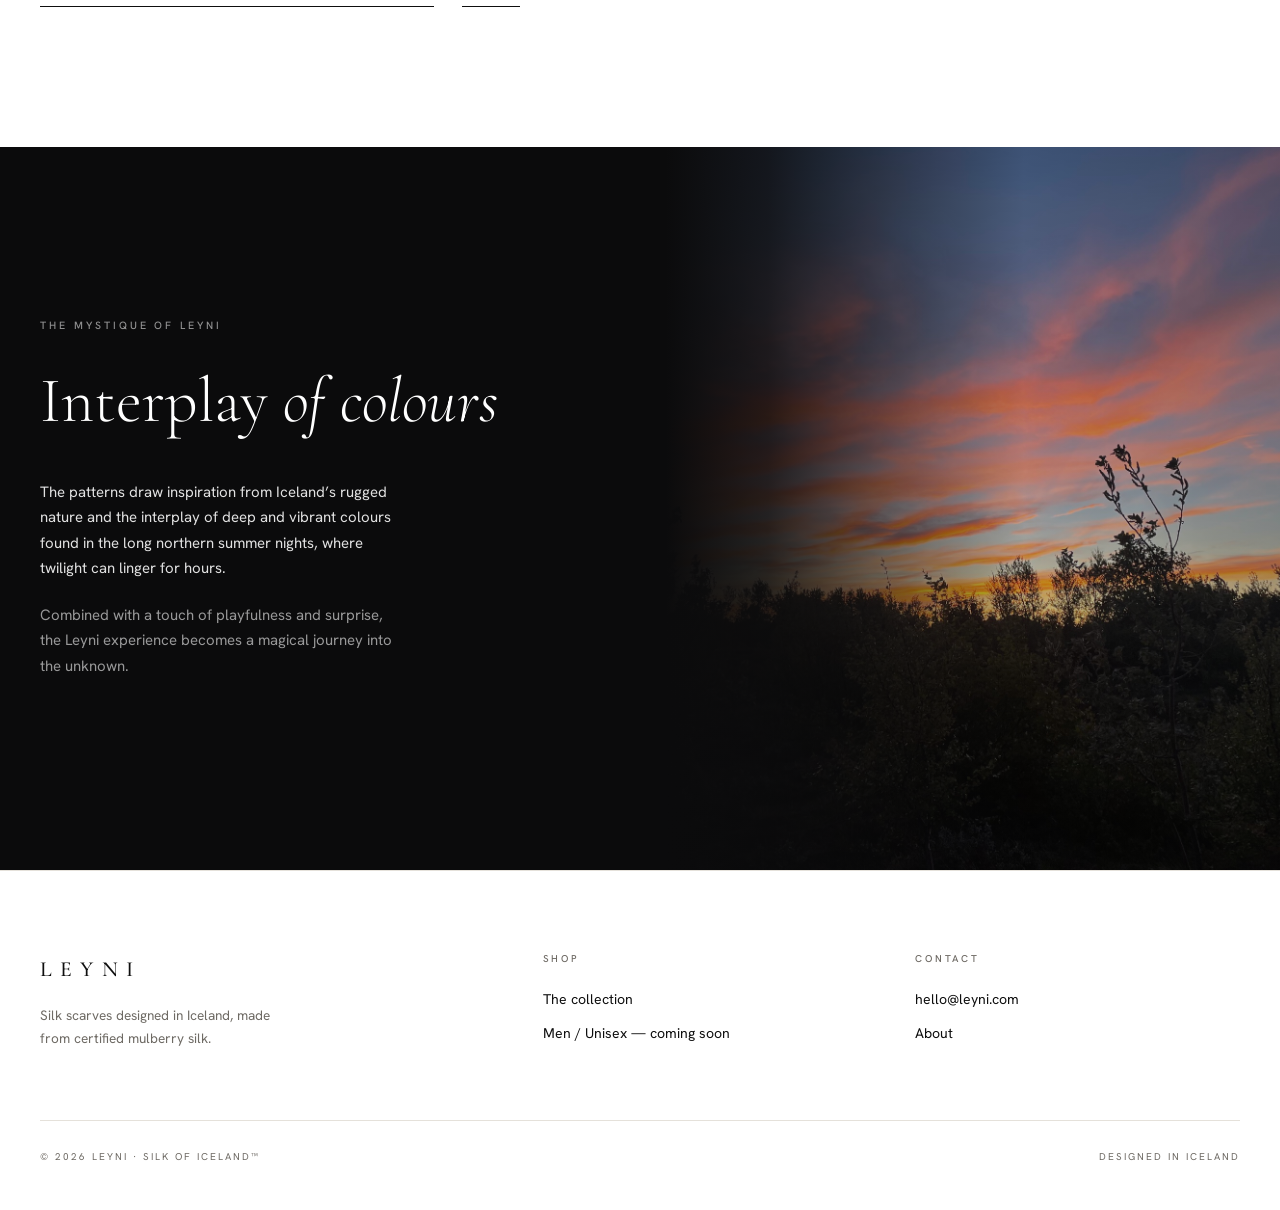
==== commit 34867348: "SEO/AEO layer: metadata, structured data, sitemap, favicon - robots.txt + sitemap.xml (16 URLs incl." ====
--- a/index.html
+++ b/index.html
@@ -4,8 +4,39 @@
 <meta charset="UTF-8" />
 <meta name="viewport" content="width=device-width, initial-scale=1.0" />
 <title>LEYNI — Silk of Iceland</title>
-<meta name="description" content="Leyni — mulberry silk scarves inspired by the colours of the Icelandic summer night. Designed in Iceland." />
+<meta name="description" content="Leyni — luxury mulberry silk scarves designed in Iceland. Nine signature designs drawing on Iceland's rugged nature and the colours of the northern twilight. 88 × 88 cm, OEKO-TEX certified." />
+<link rel="canonical" href="https://leyni.com/" />
+<meta property="og:type" content="website" />
+<meta property="og:site_name" content="LEYNI — Silk of Iceland" />
+<meta property="og:title" content="LEYNI — Silk of Iceland · Think silk, think north" />
+<meta property="og:description" content="Leyni — luxury mulberry silk scarves designed in Iceland. Nine signature designs drawing on Iceland's rugged nature and the colours of the northern twilight. 88 × 88 cm, OEKO-TEX certified." />
+<meta property="og:url" content="https://leyni.com/" />
+<meta property="og:image" content="https://leyni.com/img/homepage.jpg" />
+<meta name="twitter:card" content="summary_large_image" />
+<meta name="twitter:title" content="LEYNI — Silk of Iceland · Think silk, think north" />
+<meta name="twitter:description" content="Leyni — luxury mulberry silk scarves designed in Iceland. Nine signature designs drawing on Iceland's rugged nature and the colours of the northern twilight. 88 × 88 cm, OEKO-TEX certified." />
+<meta name="twitter:image" content="https://leyni.com/img/homepage.jpg" />
+<link rel="icon" type="image/png" sizes="32x32" href="/favicon-32.png" />
+<link rel="icon" type="image/png" sizes="64x64" href="/favicon.png" />
+<link rel="apple-touch-icon" href="/apple-touch-icon.png" />
+<meta name="theme-color" content="#0E0E0E" />
 <link rel="stylesheet" href="styles.css?v=5" />
+<script type="application/ld+json">
+{
+  "@context":"https://schema.org",
+  "@graph":[
+    {"@type":"Organization","@id":"https://leyni.com/#org",
+     "name":"Leyni","alternateName":"LEYNI — Silk of Iceland",
+     "url":"https://leyni.com/","logo":"https://leyni.com/img/logo.png",
+     "email":"hello@leyni.com",
+     "description":"Icelandic silk house. Mulberry silk scarves designed in Iceland, drawing on the country's rugged nature and the colours of the northern twilight.",
+     "address":{"@type":"PostalAddress","addressCountry":"IS"}},
+    {"@type":"WebSite","@id":"https://leyni.com/#site",
+     "url":"https://leyni.com/","name":"LEYNI — Silk of Iceland",
+     "publisher":{"@id":"https://leyni.com/#org"},"inLanguage":["en","is"]}
+  ]
+}
+</script>
 </head>
 <body>
 
@@ -139,7 +170,7 @@
       </div>
       <div>
         <h4 data-en="Contact" data-is="Samband">Contact</h4>
-        <a href="mailto:hello@leyni.is">hello@leyni.is</a>
+        <a href="mailto:hello@leyni.com">hello@leyni.com</a>
         <a href="#story" data-en="About" data-is="Um Leyni">About</a>
       </div>
     </div>
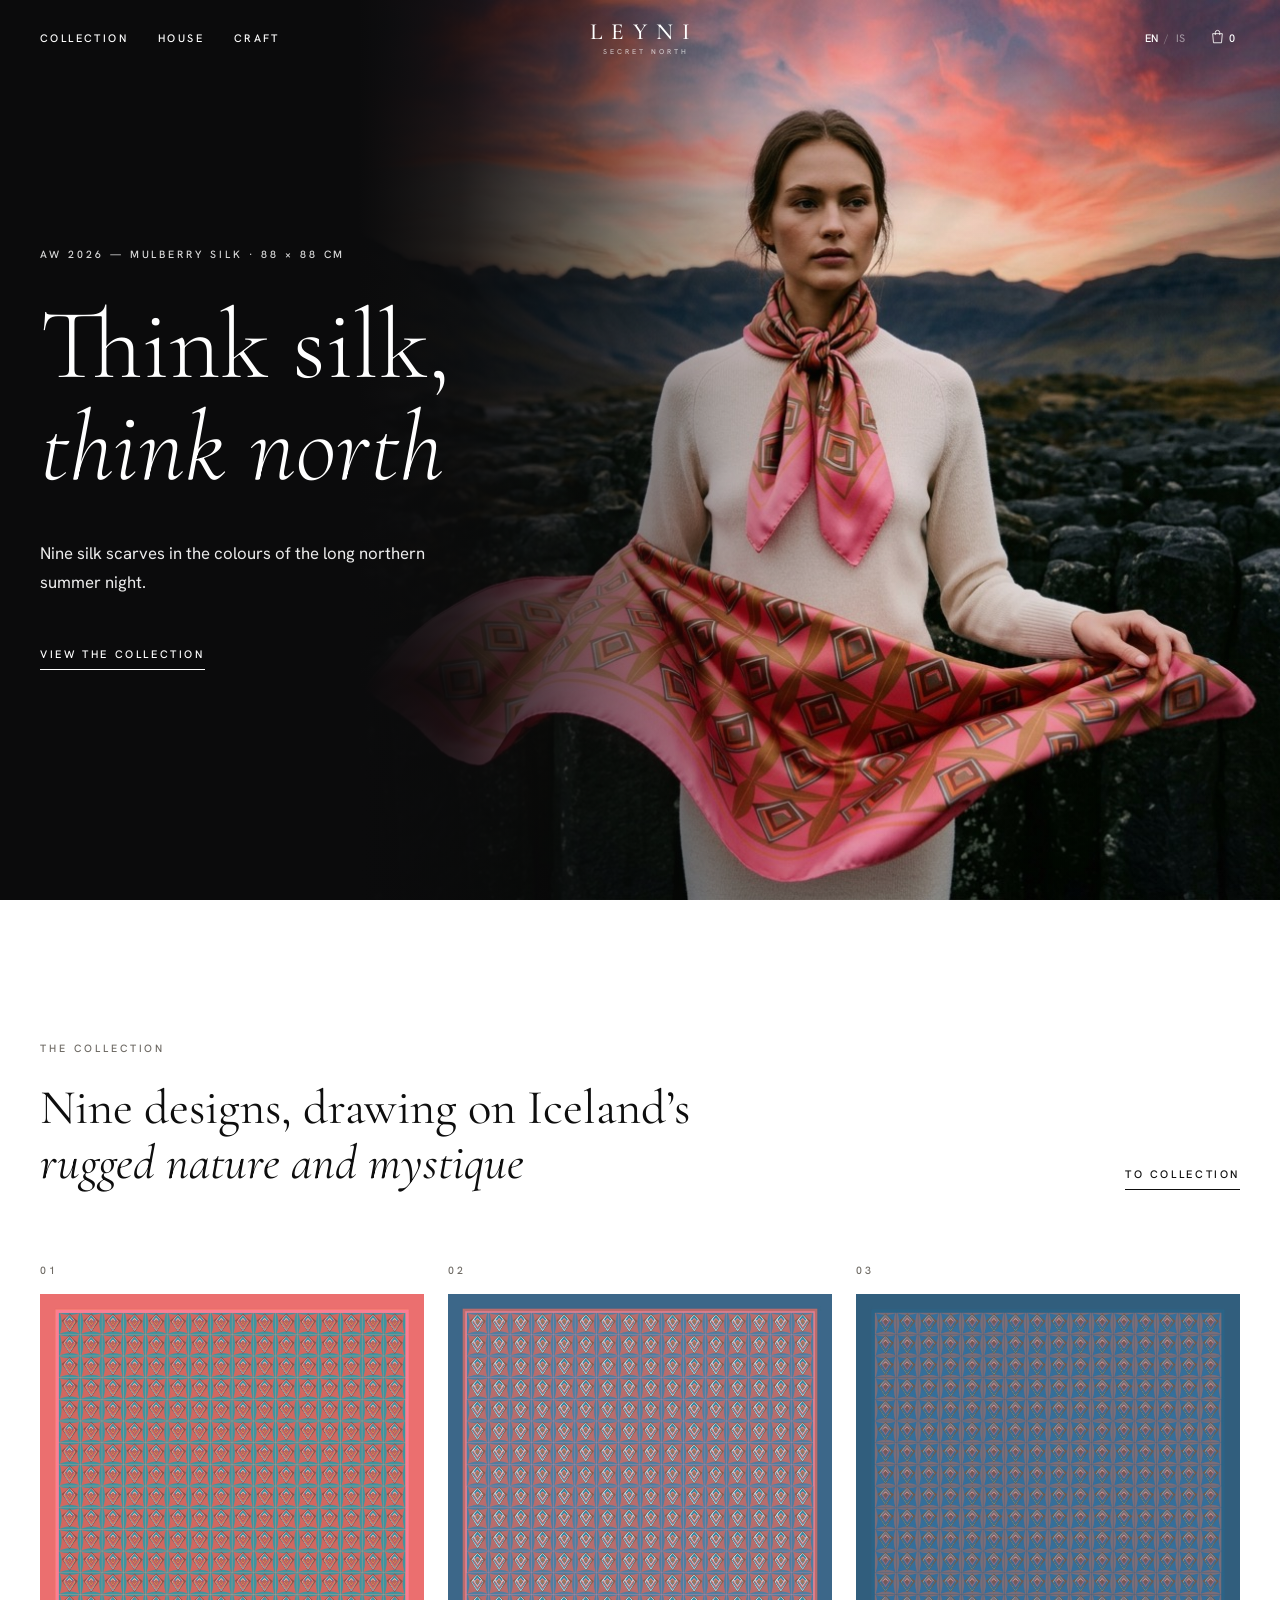
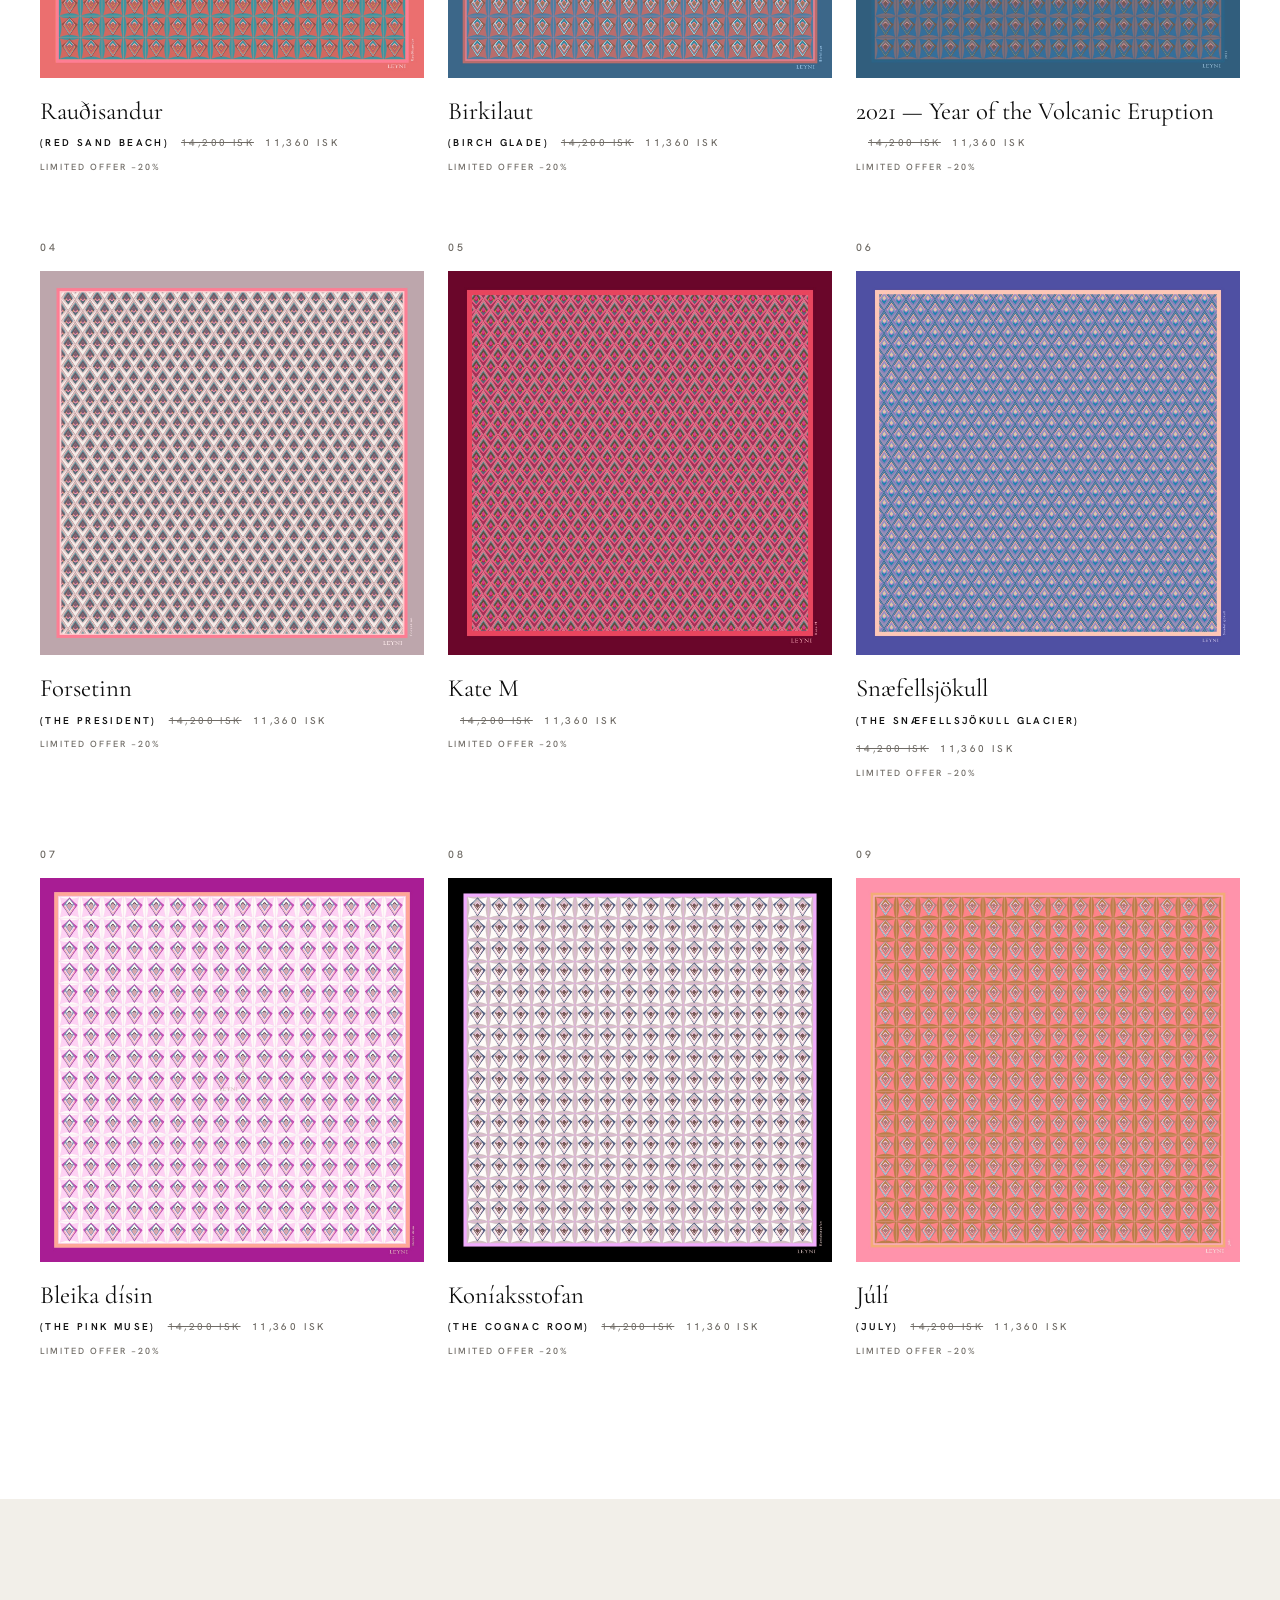
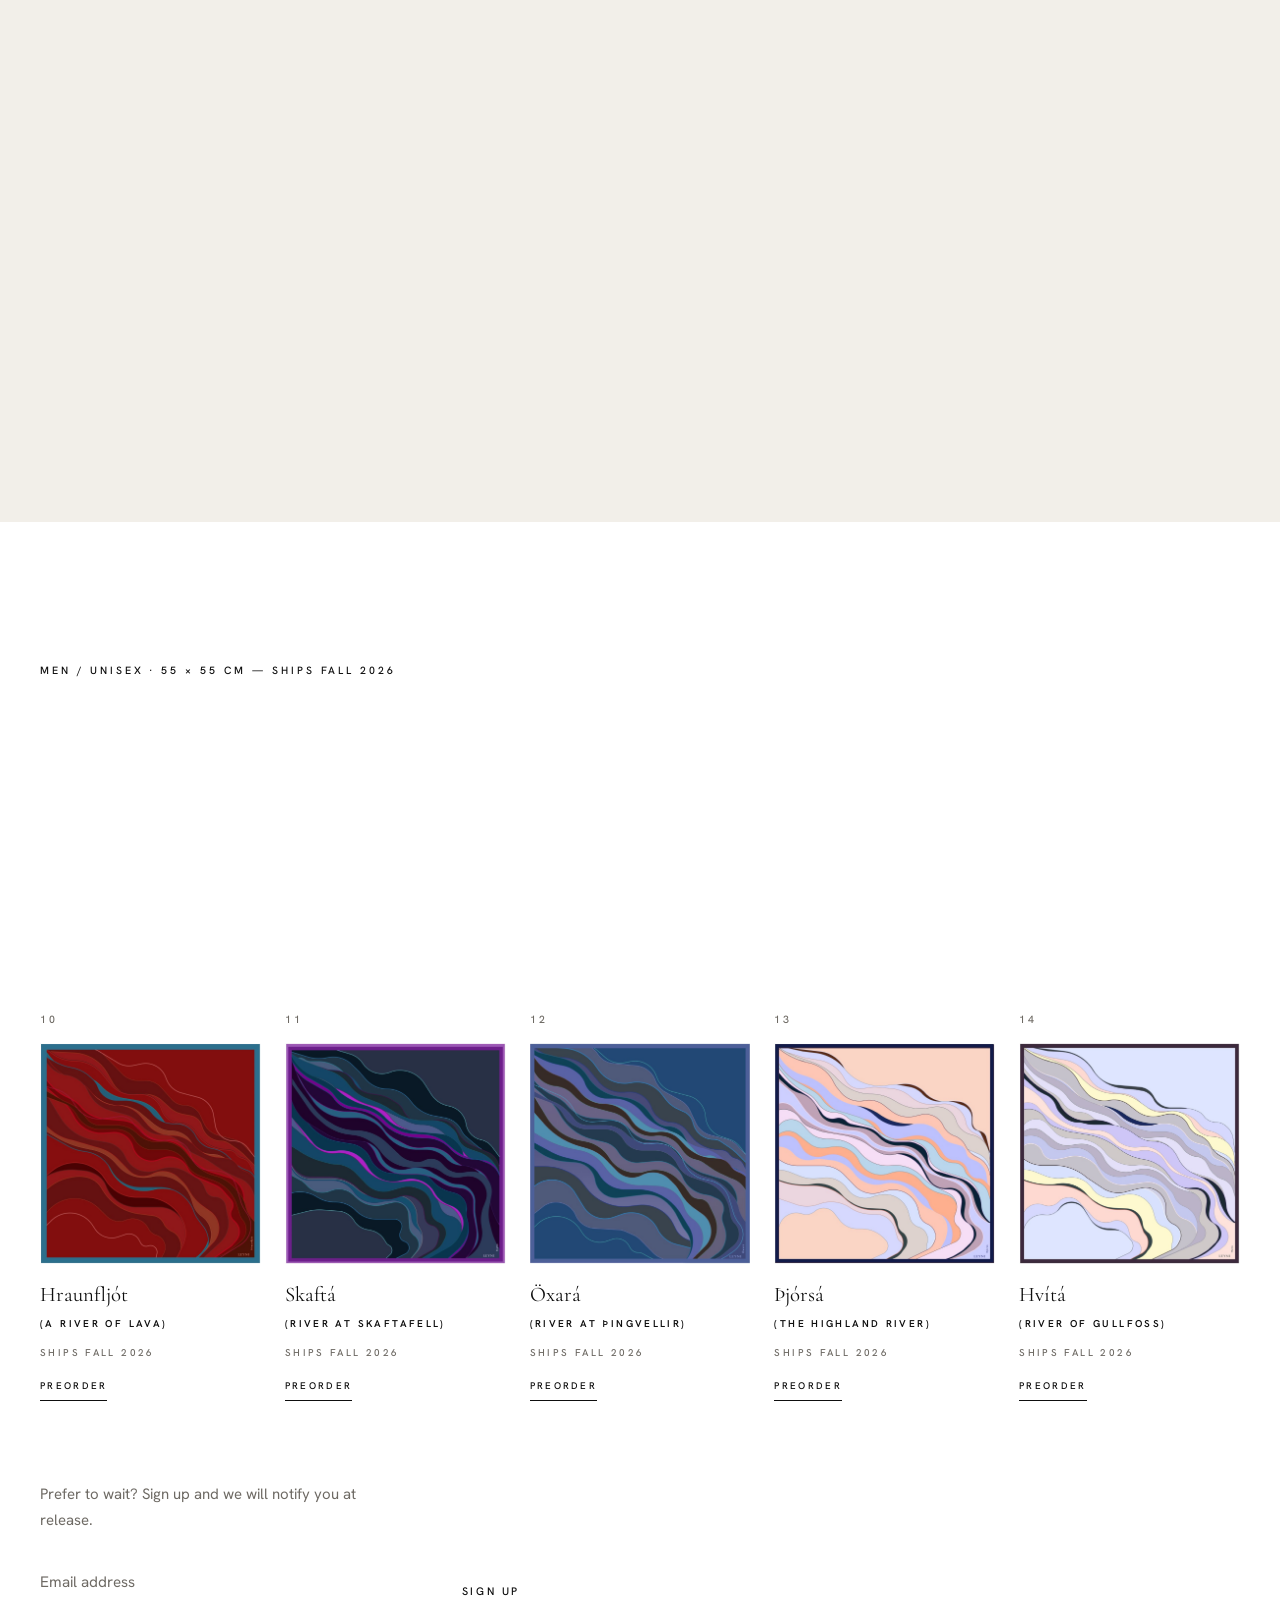
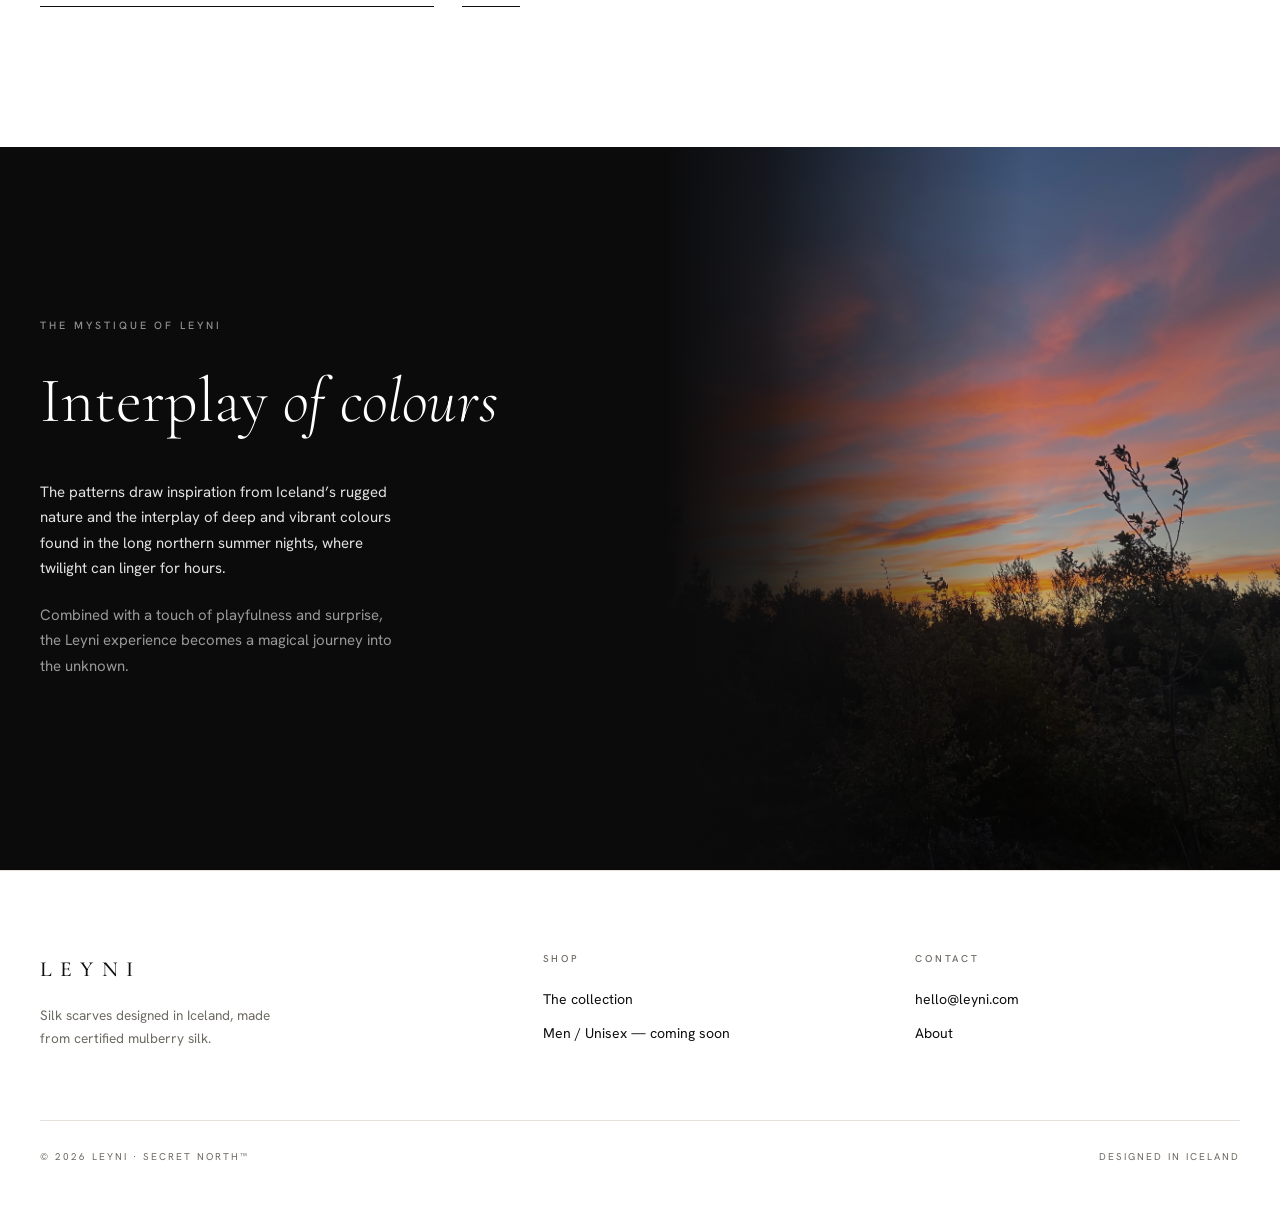
==== commit bab1df5f: "Rebrand: Silk of Iceland -> Secret North; reprice 14.200 -20% = 11.360 - "Secret North" everywhere: " ====
--- a/index.html
+++ b/index.html
@@ -3,17 +3,17 @@
 <head>
 <meta charset="UTF-8" />
 <meta name="viewport" content="width=device-width, initial-scale=1.0" />
-<title>LEYNI — Silk of Iceland</title>
+<title>LEYNI — Secret North</title>
 <meta name="description" content="Leyni — luxury mulberry silk scarves designed in Iceland. Nine signature designs drawing on Iceland's rugged nature and the colours of the northern twilight. 88 × 88 cm, OEKO-TEX certified." />
 <link rel="canonical" href="https://leyni.com/" />
 <meta property="og:type" content="website" />
-<meta property="og:site_name" content="LEYNI — Silk of Iceland" />
-<meta property="og:title" content="LEYNI — Silk of Iceland · Think silk, think north" />
+<meta property="og:site_name" content="LEYNI — Secret North" />
+<meta property="og:title" content="LEYNI — Secret North · Think silk, think north" />
 <meta property="og:description" content="Leyni — luxury mulberry silk scarves designed in Iceland. Nine signature designs drawing on Iceland's rugged nature and the colours of the northern twilight. 88 × 88 cm, OEKO-TEX certified." />
 <meta property="og:url" content="https://leyni.com/" />
 <meta property="og:image" content="https://leyni.com/img/homepage.jpg" />
 <meta name="twitter:card" content="summary_large_image" />
-<meta name="twitter:title" content="LEYNI — Silk of Iceland · Think silk, think north" />
+<meta name="twitter:title" content="LEYNI — Secret North · Think silk, think north" />
 <meta name="twitter:description" content="Leyni — luxury mulberry silk scarves designed in Iceland. Nine signature designs drawing on Iceland's rugged nature and the colours of the northern twilight. 88 × 88 cm, OEKO-TEX certified." />
 <meta name="twitter:image" content="https://leyni.com/img/homepage.jpg" />
 <link rel="icon" type="image/png" sizes="32x32" href="/favicon-32.png" />
@@ -26,13 +26,13 @@
   "@context":"https://schema.org",
   "@graph":[
     {"@type":"Organization","@id":"https://leyni.com/#org",
-     "name":"Leyni","alternateName":"LEYNI — Silk of Iceland",
+     "name":"Leyni","alternateName":"LEYNI — Secret North",
      "url":"https://leyni.com/","logo":"https://leyni.com/img/logo.png",
      "email":"hello@leyni.com",
      "description":"Icelandic silk house. Mulberry silk scarves designed in Iceland, drawing on the country's rugged nature and the colours of the northern twilight.",
      "address":{"@type":"PostalAddress","addressCountry":"IS"}},
     {"@type":"WebSite","@id":"https://leyni.com/#site",
-     "url":"https://leyni.com/","name":"LEYNI — Silk of Iceland",
+     "url":"https://leyni.com/","name":"LEYNI — Secret North",
      "publisher":{"@id":"https://leyni.com/#org"},"inLanguage":["en","is"]}
   ]
 }
@@ -49,7 +49,7 @@
       <a class="link" href="#story" data-en="House" data-is="Húsið">House</a>
       <a class="link" href="#craft" data-en="Craft" data-is="Handverk">Craft</a>
     </div>
-    <a href="index.html" class="wordmark" aria-label="Leyni home">LEYNI<small>SILK OF ICELAND</small></a>
+    <a href="index.html" class="wordmark" aria-label="Leyni home">LEYNI<small>SECRET NORTH</small></a>
     <div class="nav-r">
       <div class="lang" role="group" aria-label="Language">
         <button data-lang-btn="en">EN</button><span class="sep">/</span><button data-lang-btn="is">IS</button>
@@ -175,7 +175,7 @@
       </div>
     </div>
     <div class="foot-bot">
-      <span>© 2026 Leyni · Silk of Iceland™</span>
+      <span>© 2026 Leyni · Secret North™</span>
       <span data-en="Designed in Iceland" data-is="Hannað á Íslandi">Designed in Iceland</span>
     </div>
   </div>
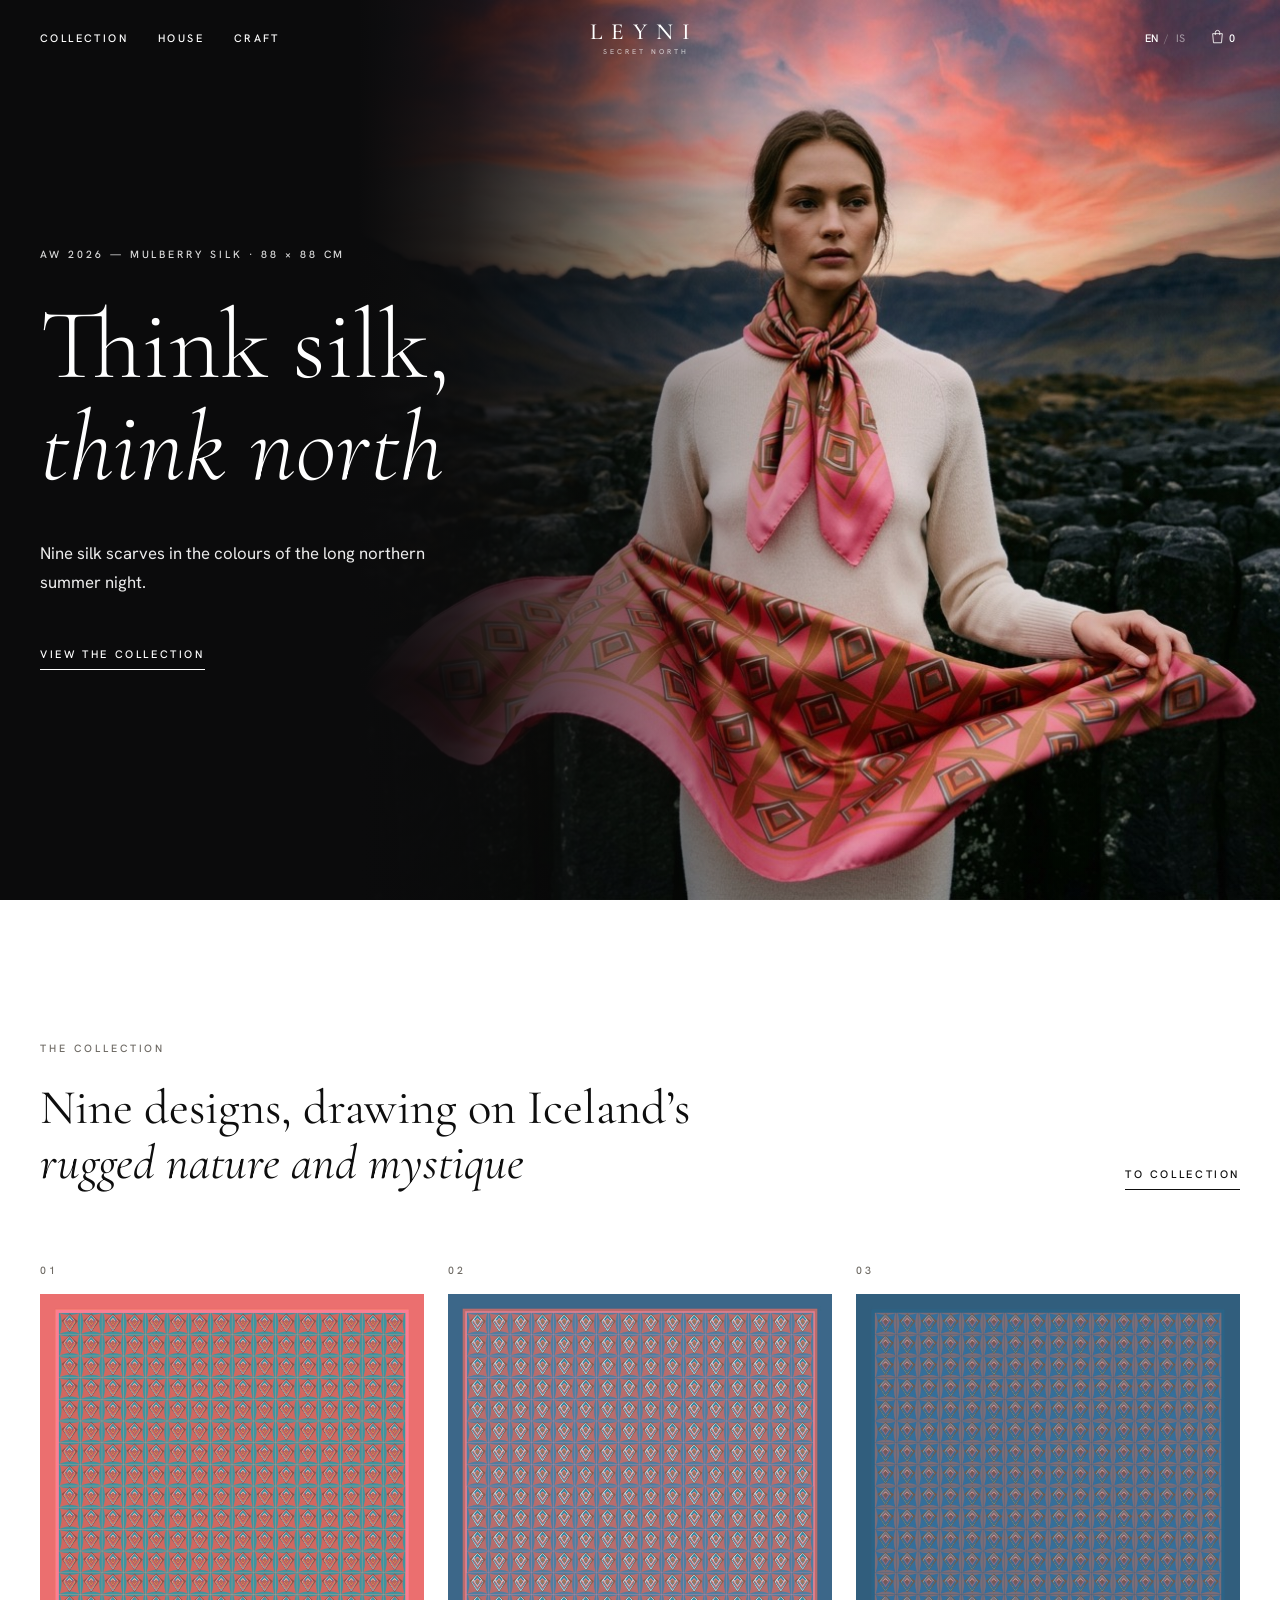
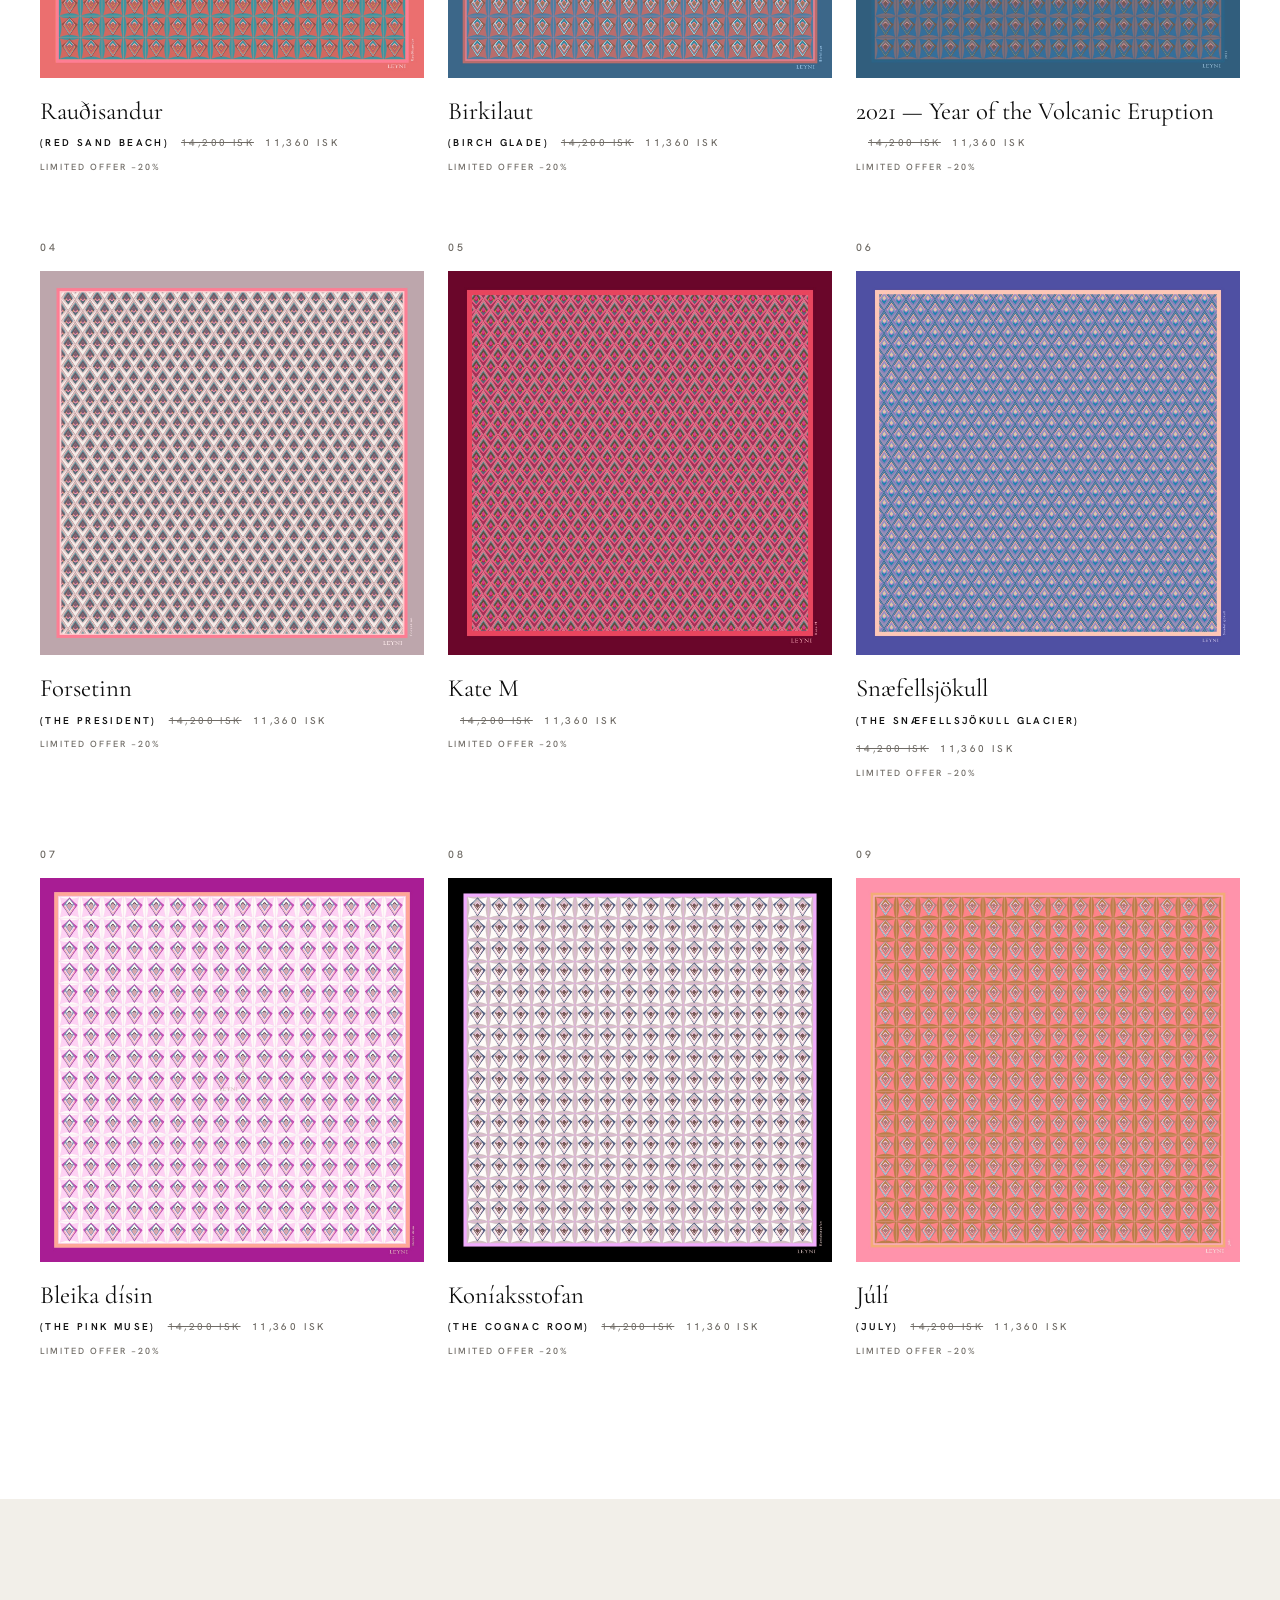
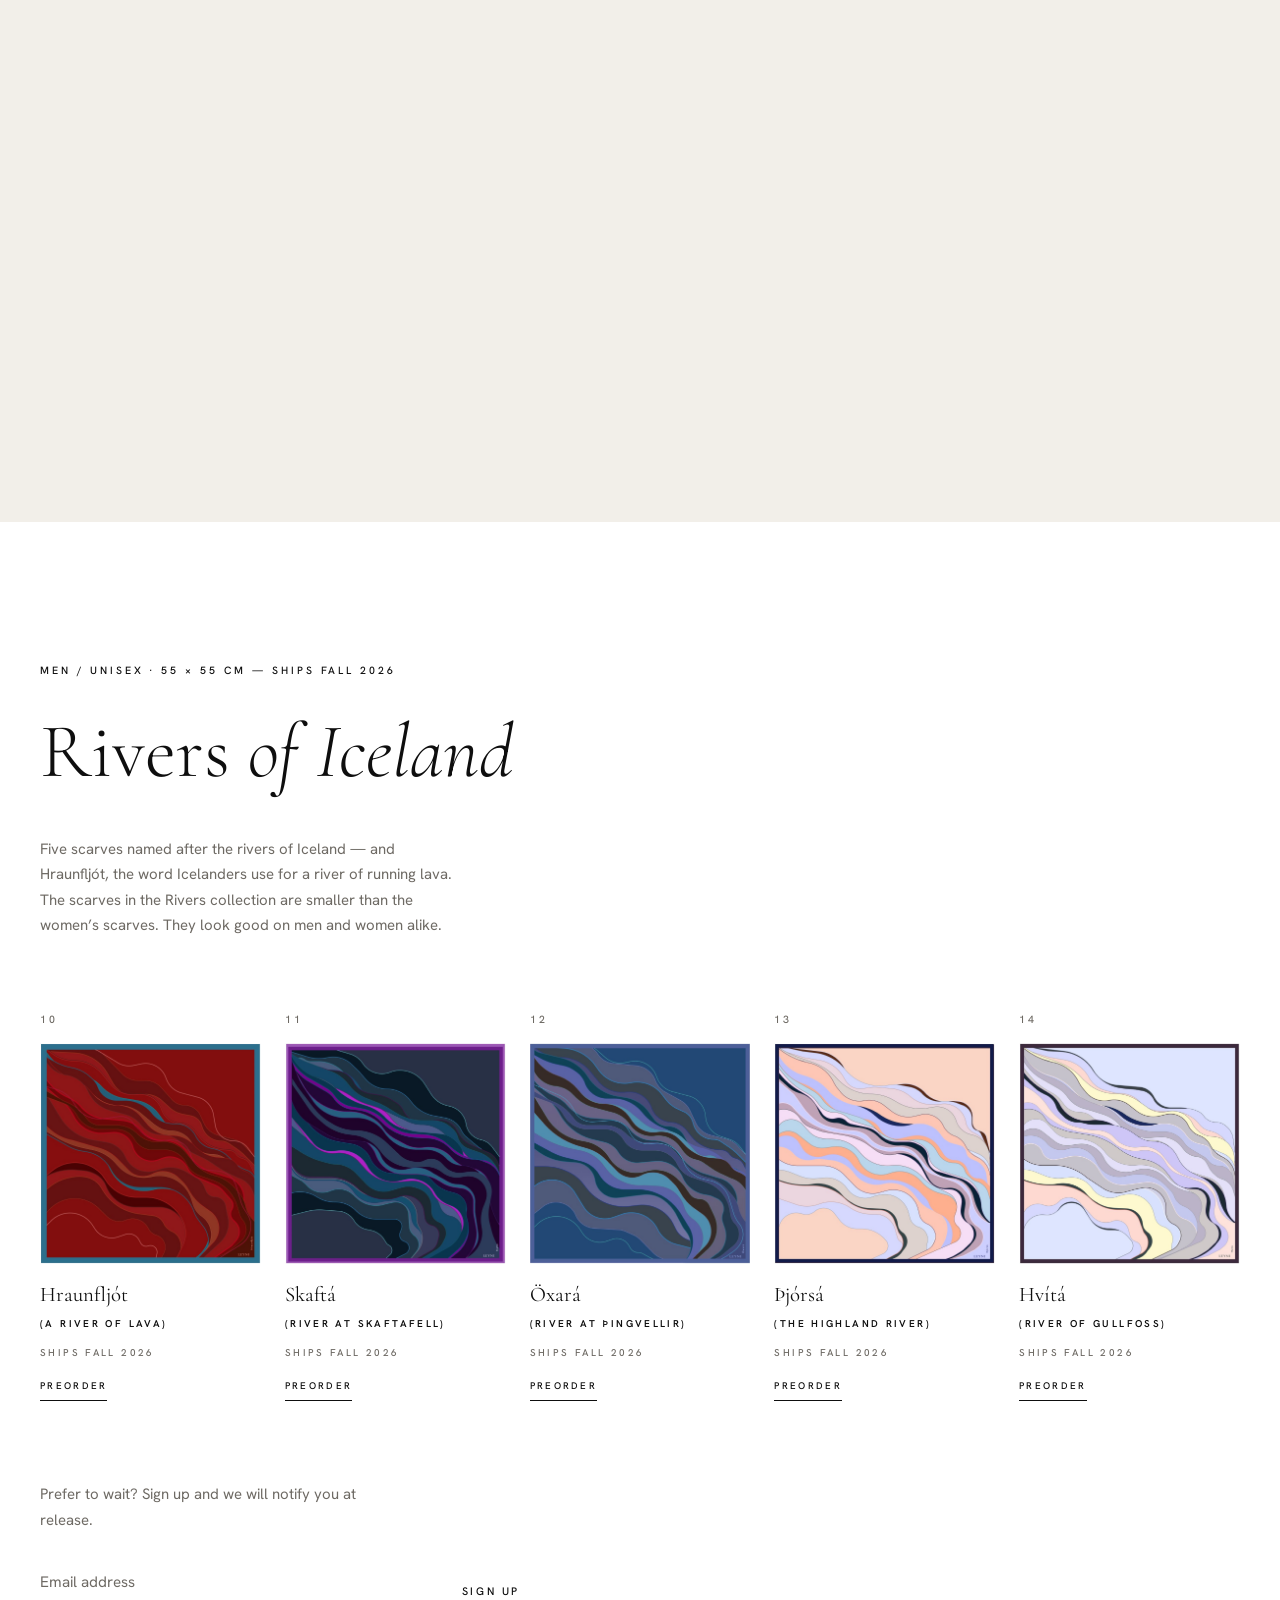
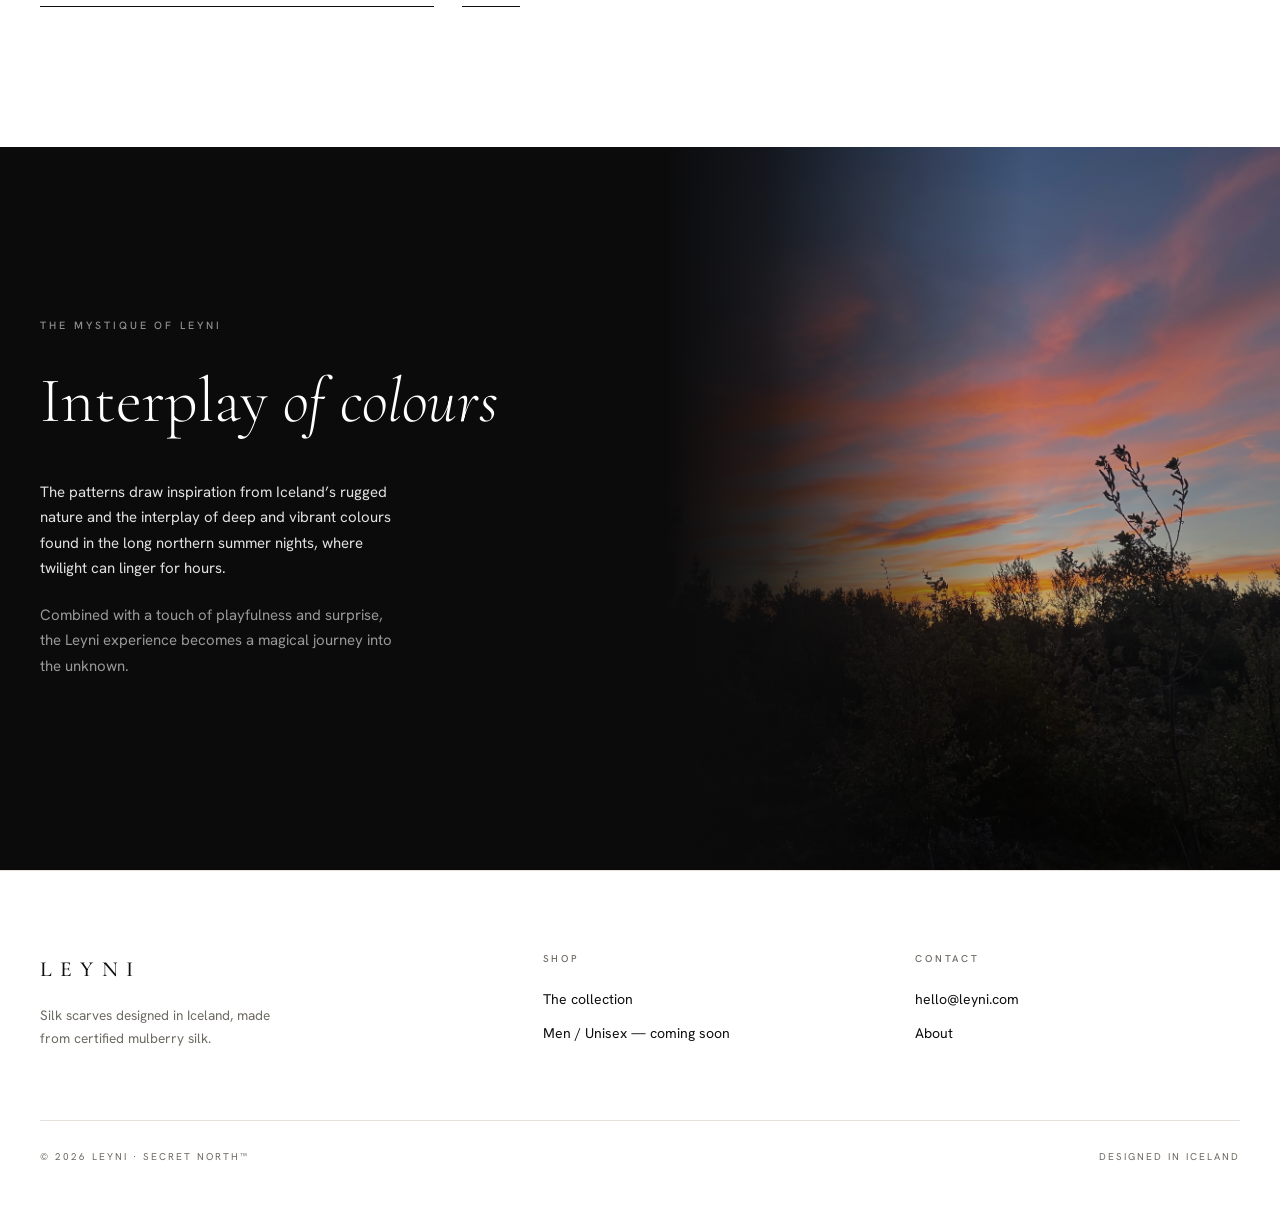
==== commit 07121833: "Commerce foundation: live catalog, real checkout, preorders, waitlist - app.js talks to leyni-api (R" ====
--- a/index.html
+++ b/index.html
@@ -129,7 +129,7 @@
     <div class="pre-block reveal">
       <p class="muted" data-en="Prefer to wait? Sign up and we will notify you at release."
          data-is="Viltu frekar bíða? Skráðu þig og við látum þig vita við útgáfu.">Prefer to wait? Sign up and we will notify you at release.</p>
-      <form class="signup" onsubmit="this.reset();alert('Thank you — you’re on the list.');return false;">
+      <form class="signup" onsubmit="var e=this.querySelector('input').value;var f=this;fetch(API+'/api/waitlist',{method:'POST',headers:{'Content-Type':'application/json'},body:JSON.stringify({email:e,source:'rivers'})}).then(function(){f.reset();alert(lang()==='is'?'Takk — þú ert á listanum.':'Thank you — you’re on the list.');});return false;">
         <input type="email" required placeholder="Email address" aria-label="Email" />
         <button type="submit" data-en="Sign up" data-is="Skrá">Sign up</button>
       </form>
--- a/styles.css
+++ b/styles.css
@@ -324,6 +324,11 @@
   .pre-info{padding:28px 24px}
 }
 
+/* preorder modal fields */
+.pre-fields{display:flex;flex-direction:column;gap:10px;margin-top:1.6em}
+.pre-fields input{font:inherit;font-size:.92rem;padding:11px 13px;border:1px solid var(--line);border-radius:0}
+.pre-fields input:focus{outline:none;border-color:var(--ink)}
+
 /* ============================================================
    CART DRAWER
    ============================================================ */
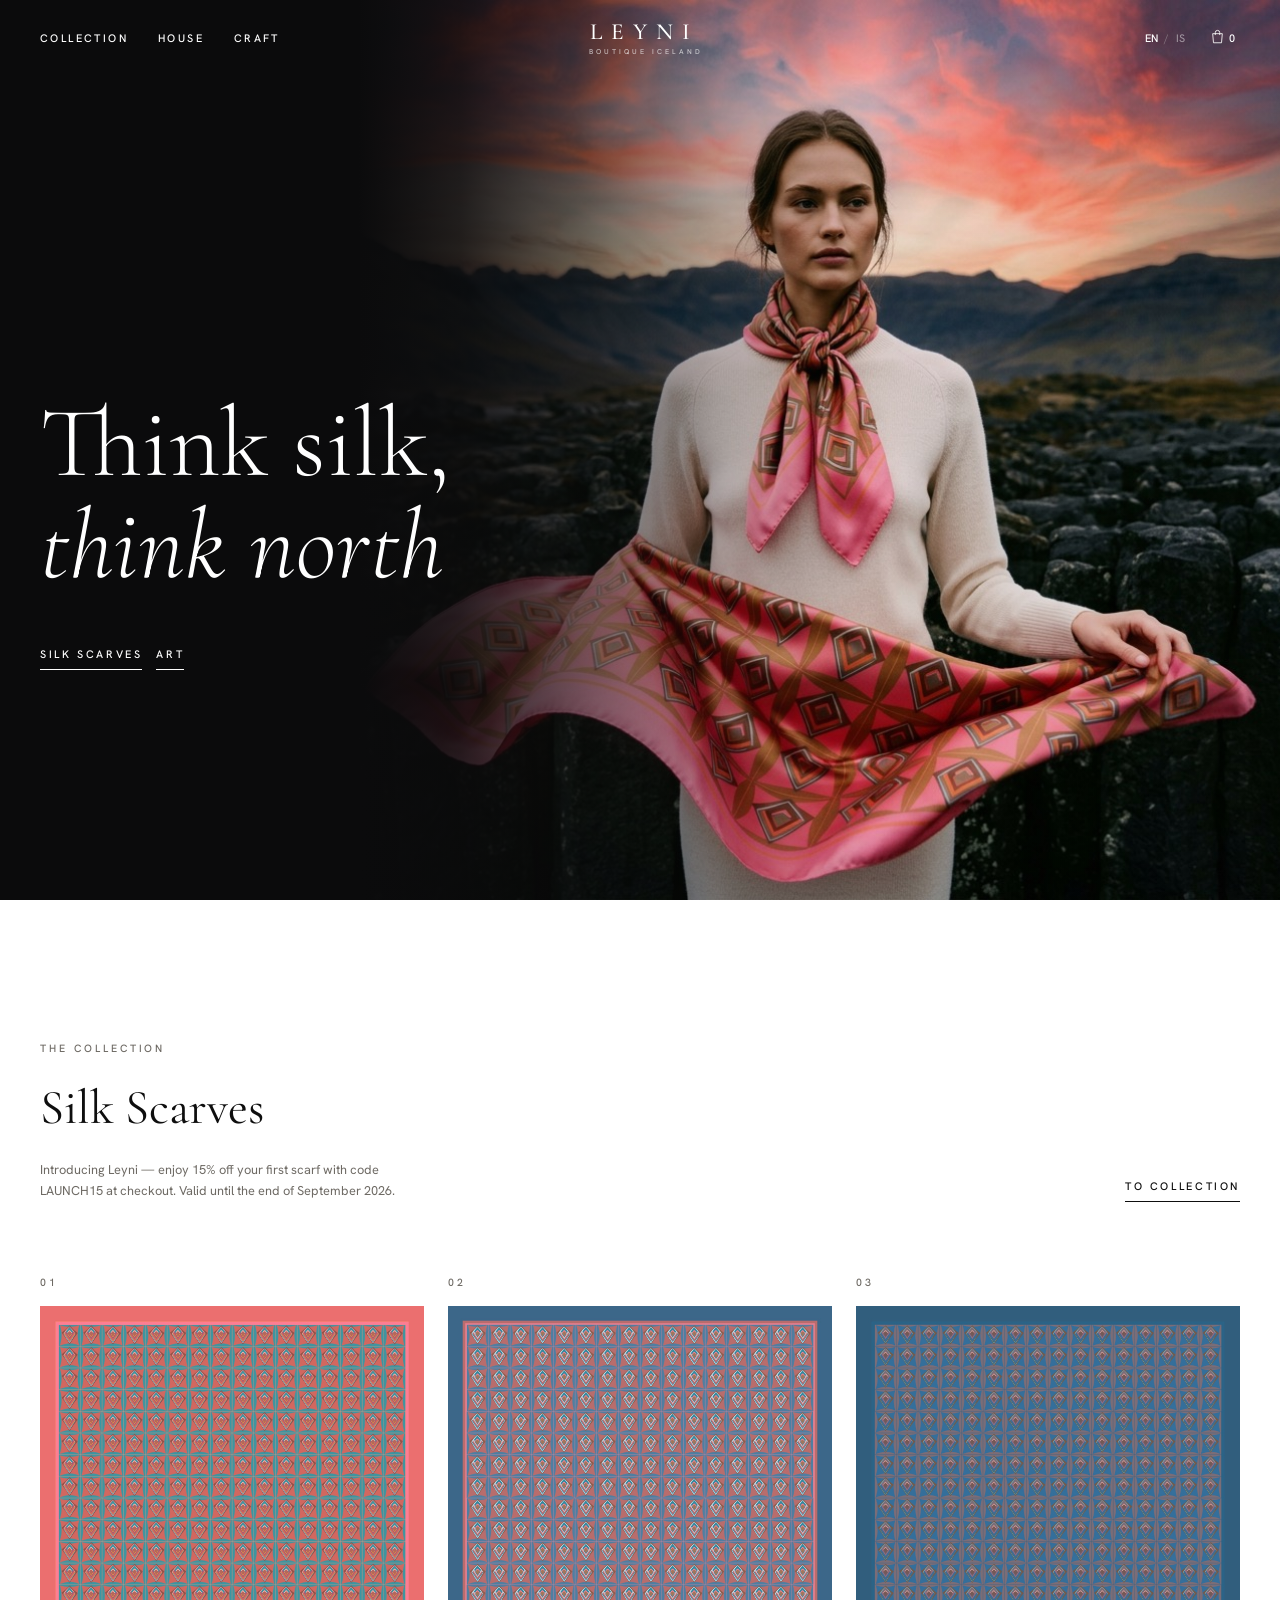
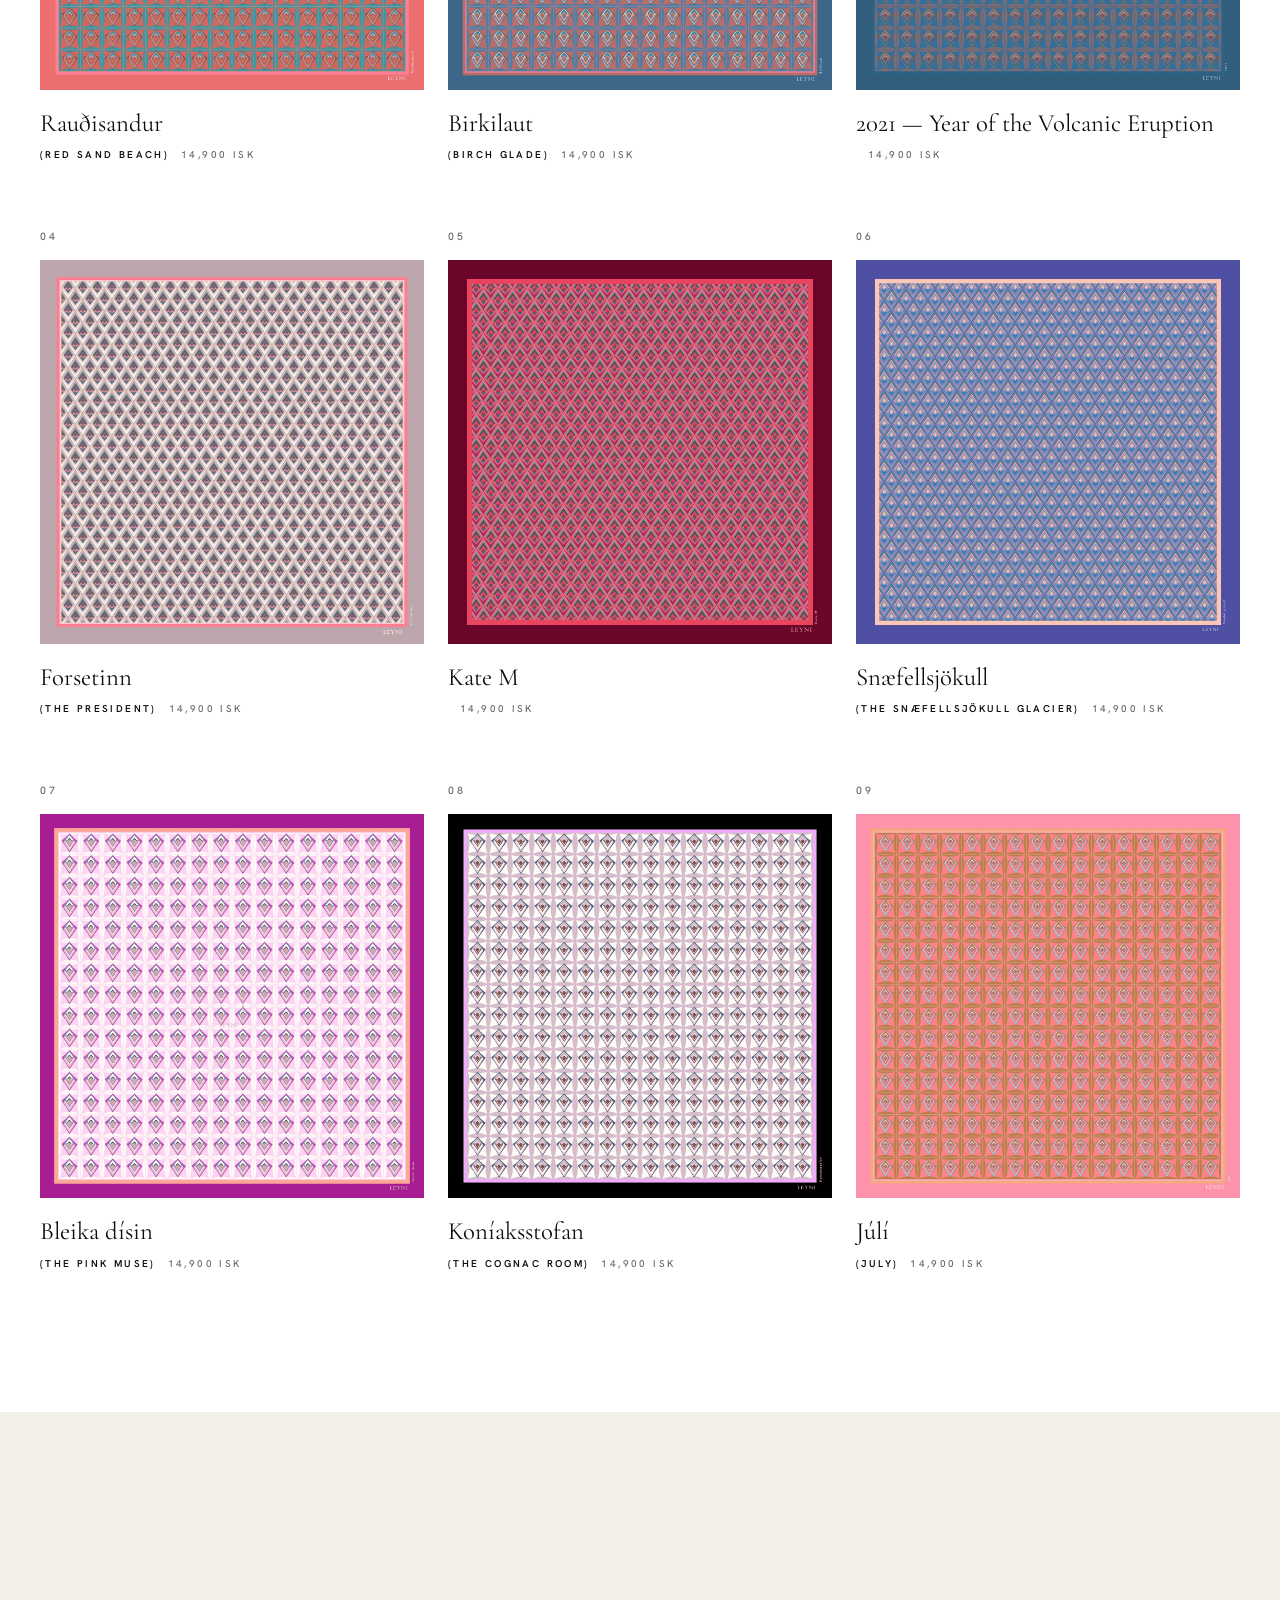
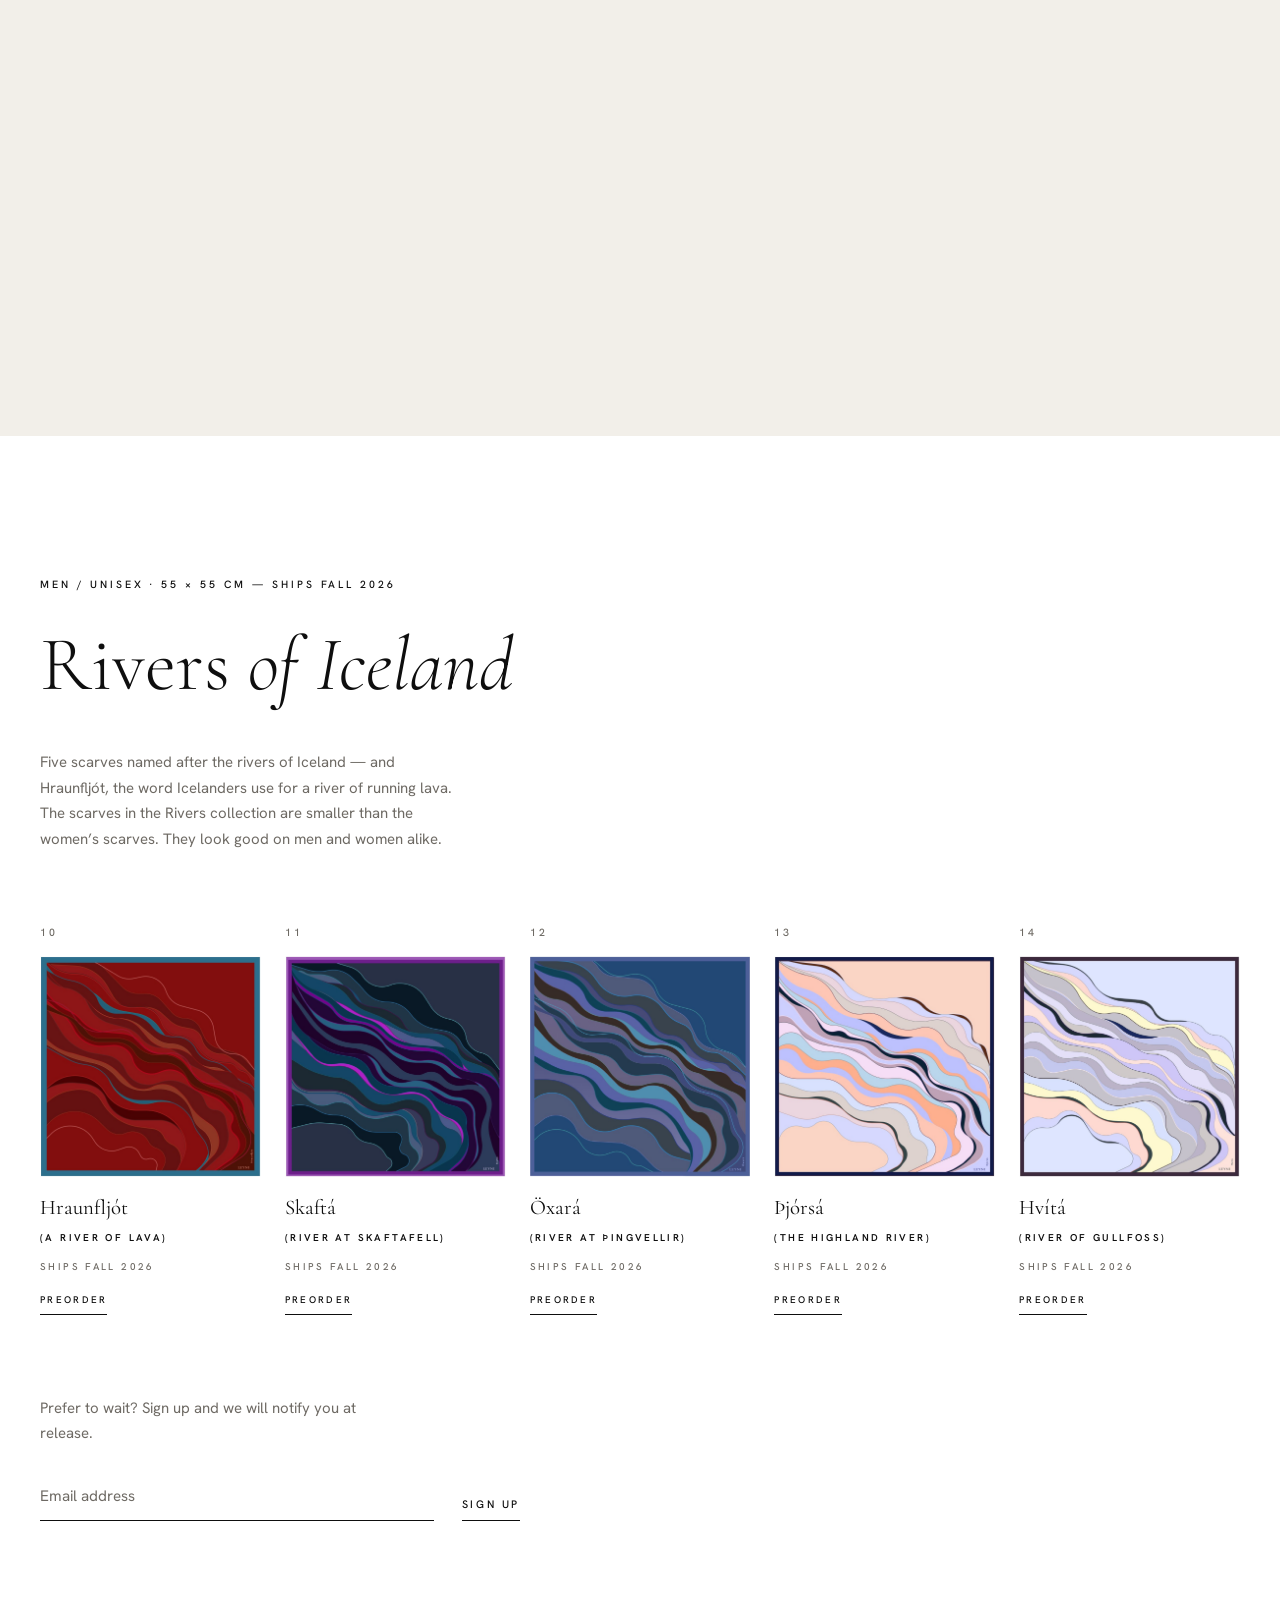
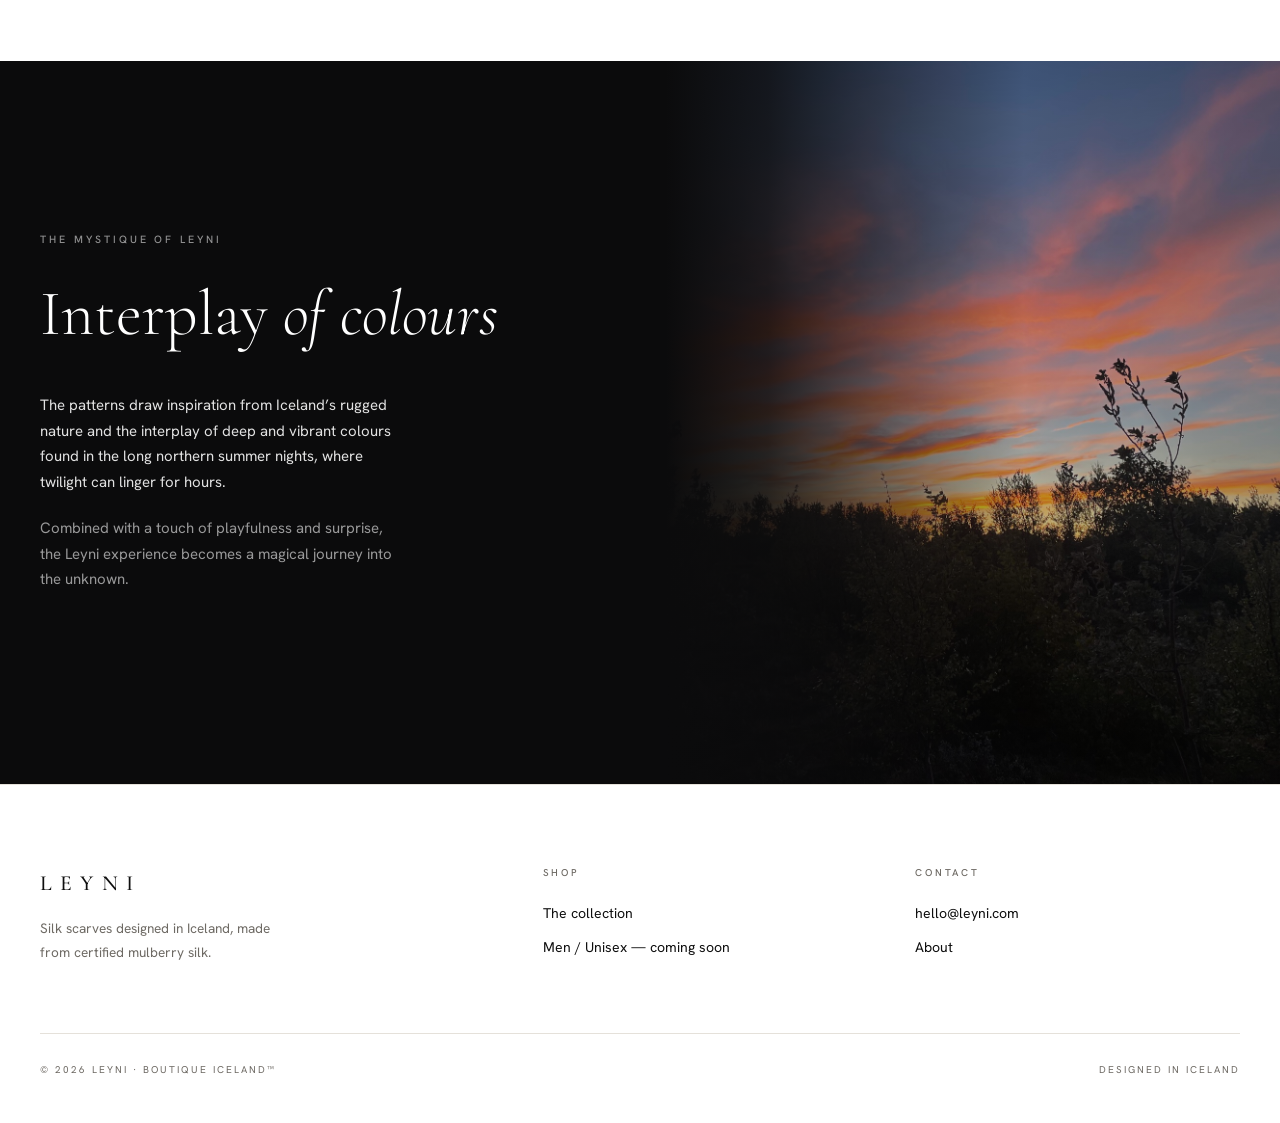
==== commit e2eaad34: "Margrét round 2: Boutique Iceland, LAUNCH15, 14.900, split hero CTA, Art - Wordmark/brand line: Secr" ====
--- a/index.html
+++ b/index.html
@@ -3,17 +3,17 @@
 <head>
 <meta charset="UTF-8" />
 <meta name="viewport" content="width=device-width, initial-scale=1.0" />
-<title>LEYNI — Secret North</title>
+<title>LEYNI — Boutique Iceland</title>
 <meta name="description" content="Leyni — luxury mulberry silk scarves designed in Iceland. Nine signature designs drawing on Iceland's rugged nature and the colours of the northern twilight. 88 × 88 cm, OEKO-TEX certified." />
 <link rel="canonical" href="https://leyni.com/" />
 <meta property="og:type" content="website" />
-<meta property="og:site_name" content="LEYNI — Secret North" />
-<meta property="og:title" content="LEYNI — Secret North · Think silk, think north" />
+<meta property="og:site_name" content="LEYNI — Boutique Iceland" />
+<meta property="og:title" content="LEYNI — Boutique Iceland · Think silk, think north" />
 <meta property="og:description" content="Leyni — luxury mulberry silk scarves designed in Iceland. Nine signature designs drawing on Iceland's rugged nature and the colours of the northern twilight. 88 × 88 cm, OEKO-TEX certified." />
 <meta property="og:url" content="https://leyni.com/" />
 <meta property="og:image" content="https://leyni.com/img/homepage.jpg" />
 <meta name="twitter:card" content="summary_large_image" />
-<meta name="twitter:title" content="LEYNI — Secret North · Think silk, think north" />
+<meta name="twitter:title" content="LEYNI — Boutique Iceland · Think silk, think north" />
 <meta name="twitter:description" content="Leyni — luxury mulberry silk scarves designed in Iceland. Nine signature designs drawing on Iceland's rugged nature and the colours of the northern twilight. 88 × 88 cm, OEKO-TEX certified." />
 <meta name="twitter:image" content="https://leyni.com/img/homepage.jpg" />
 <link rel="icon" type="image/png" sizes="32x32" href="/favicon-32.png" />
@@ -26,13 +26,13 @@
   "@context":"https://schema.org",
   "@graph":[
     {"@type":"Organization","@id":"https://leyni.com/#org",
-     "name":"Leyni","alternateName":"LEYNI — Secret North",
+     "name":"Leyni","alternateName":"LEYNI — Boutique Iceland",
      "url":"https://leyni.com/","logo":"https://leyni.com/img/logo.png",
      "email":"hello@leyni.com",
      "description":"Icelandic silk house. Mulberry silk scarves designed in Iceland, drawing on the country's rugged nature and the colours of the northern twilight.",
      "address":{"@type":"PostalAddress","addressCountry":"IS"}},
     {"@type":"WebSite","@id":"https://leyni.com/#site",
-     "url":"https://leyni.com/","name":"LEYNI — Secret North",
+     "url":"https://leyni.com/","name":"LEYNI — Boutique Iceland",
      "publisher":{"@id":"https://leyni.com/#org"},"inLanguage":["en","is"]}
   ]
 }
@@ -49,7 +49,7 @@
       <a class="link" href="#story" data-en="House" data-is="Húsið">House</a>
       <a class="link" href="#craft" data-en="Craft" data-is="Handverk">Craft</a>
     </div>
-    <a href="index.html" class="wordmark" aria-label="Leyni home">LEYNI<small>SECRET NORTH</small></a>
+    <a href="index.html" class="wordmark" aria-label="Leyni home">LEYNI<small>BOUTIQUE ICELAND</small></a>
     <div class="nav-r">
       <div class="lang" role="group" aria-label="Language">
         <button data-lang-btn="en">EN</button><span class="sep">/</span><button data-lang-btn="is">IS</button>
@@ -70,13 +70,11 @@
 <section class="cover">
   <div class="bg"><img src="img/homepage.jpg" alt="Model wearing a pink Leyni silk scarf in an Icelandic lava field at sunset" /></div>
   <div class="wrap cover-in">
-    <p class="lbl light" data-en="AW 2026 — Mulberry silk · 88 × 88 cm" data-is="AW 2026 — Mulberry-silki · 88 × 88 cm">AW 2026 — Mulberry silk · 88 × 88 cm</p>
     <h1><span data-en="Think silk," data-is="Hugsaðu silki,">Think silk,</span> <em data-en="think north" data-is="hugsaðu norður">think north</em></h1>
     <div class="cover-sub">
-      <p class="big" data-en="Nine silk scarves in the colours of the long northern summer night."
-         data-is="Níu silkislæður í litum langra norrænna sumarnátta.">Nine silk scarves in the colours of the long northern summer night.</p>
       <div class="cover-cta">
-        <a href="shop.html" class="ulink light" data-en="View the collection" data-is="Skoða slæðurnar">View the collection</a>
+        <a href="shop.html" class="ulink light" data-en="Silk Scarves" data-is="Silkislæður">Silk Scarves</a>
+        <a href="art.html" class="ulink light" data-en="Art" data-is="Listaverk">Art</a>
       </div>
     </div>
   </div>
@@ -87,8 +85,10 @@
   <div class="wrap">
     <div class="sec-head reveal">
       <div>
-        <p class="lbl" data-en="The collection" data-is="Slæðurnar">The collection</p>
-        <h2><span data-en="Nine designs, drawing on Iceland’s" data-is="Níu mynstur, sótt í">Nine designs, drawing on Iceland’s</span> <em data-en="rugged nature and mystique" data-is="hrjúfa náttúru og dulúð Íslands">rugged nature and mystique</em></h2>
+        <p class="lbl" data-en="The Collection" data-is="Slæðusafnið">The Collection</p>
+        <h2 data-en="Silk Scarves" data-is="Silkislæður">Silk Scarves</h2>
+        <p class="offer-line" data-en="Introducing Leyni — enjoy 15% off your first scarf with code LAUNCH15 at checkout. Valid until the end of September 2026."
+           data-is="Kynningartilboð — 15% afsláttur af fyrstu slæðunni þinni með kóðanum LAUNCH15 við greiðslu. Gildir til septemberloka 2026.">Introducing Leyni — enjoy 15% off your first scarf with code LAUNCH15 at checkout. Valid until the end of September 2026.</p>
       </div>
       <a class="ulink" href="shop.html" data-en="To collection" data-is="Í slæðusafnið">To collection</a>
     </div>
@@ -175,7 +175,7 @@
       </div>
     </div>
     <div class="foot-bot">
-      <span>© 2026 Leyni · Secret North™</span>
+      <span>© 2026 Leyni · Boutique Iceland™</span>
       <span data-en="Designed in Iceland" data-is="Hannað á Íslandi">Designed in Iceland</span>
     </div>
   </div>
--- a/styles.css
+++ b/styles.css
@@ -157,8 +157,11 @@
 .sub-lbl .gl,.sub-lbl b{font-weight:600;color:var(--ink)}
 .sub-lbl .soon-tag{font-weight:500;color:var(--grey)}
 .card .river-pre{margin-top:16px;font-size:.6rem}
-/* price: struck full price + introductory price */
+/* price */
 .pr s{color:var(--grey);font-weight:400;margin-right:6px}
+.offer-line{font-size:.8rem;color:var(--grey);margin-top:1.6em;max-width:52ch;line-height:1.7}
+.offer-line b{color:var(--ink);letter-spacing:.08em}
+.sec-head .offer-line{margin-top:1.8em}
 .promo-lbl{font-size:.56rem;font-weight:500;letter-spacing:.22em;text-transform:uppercase;
   color:var(--grey);margin-top:8px}
 .pdp-info .promo-lbl{margin-top:12px}
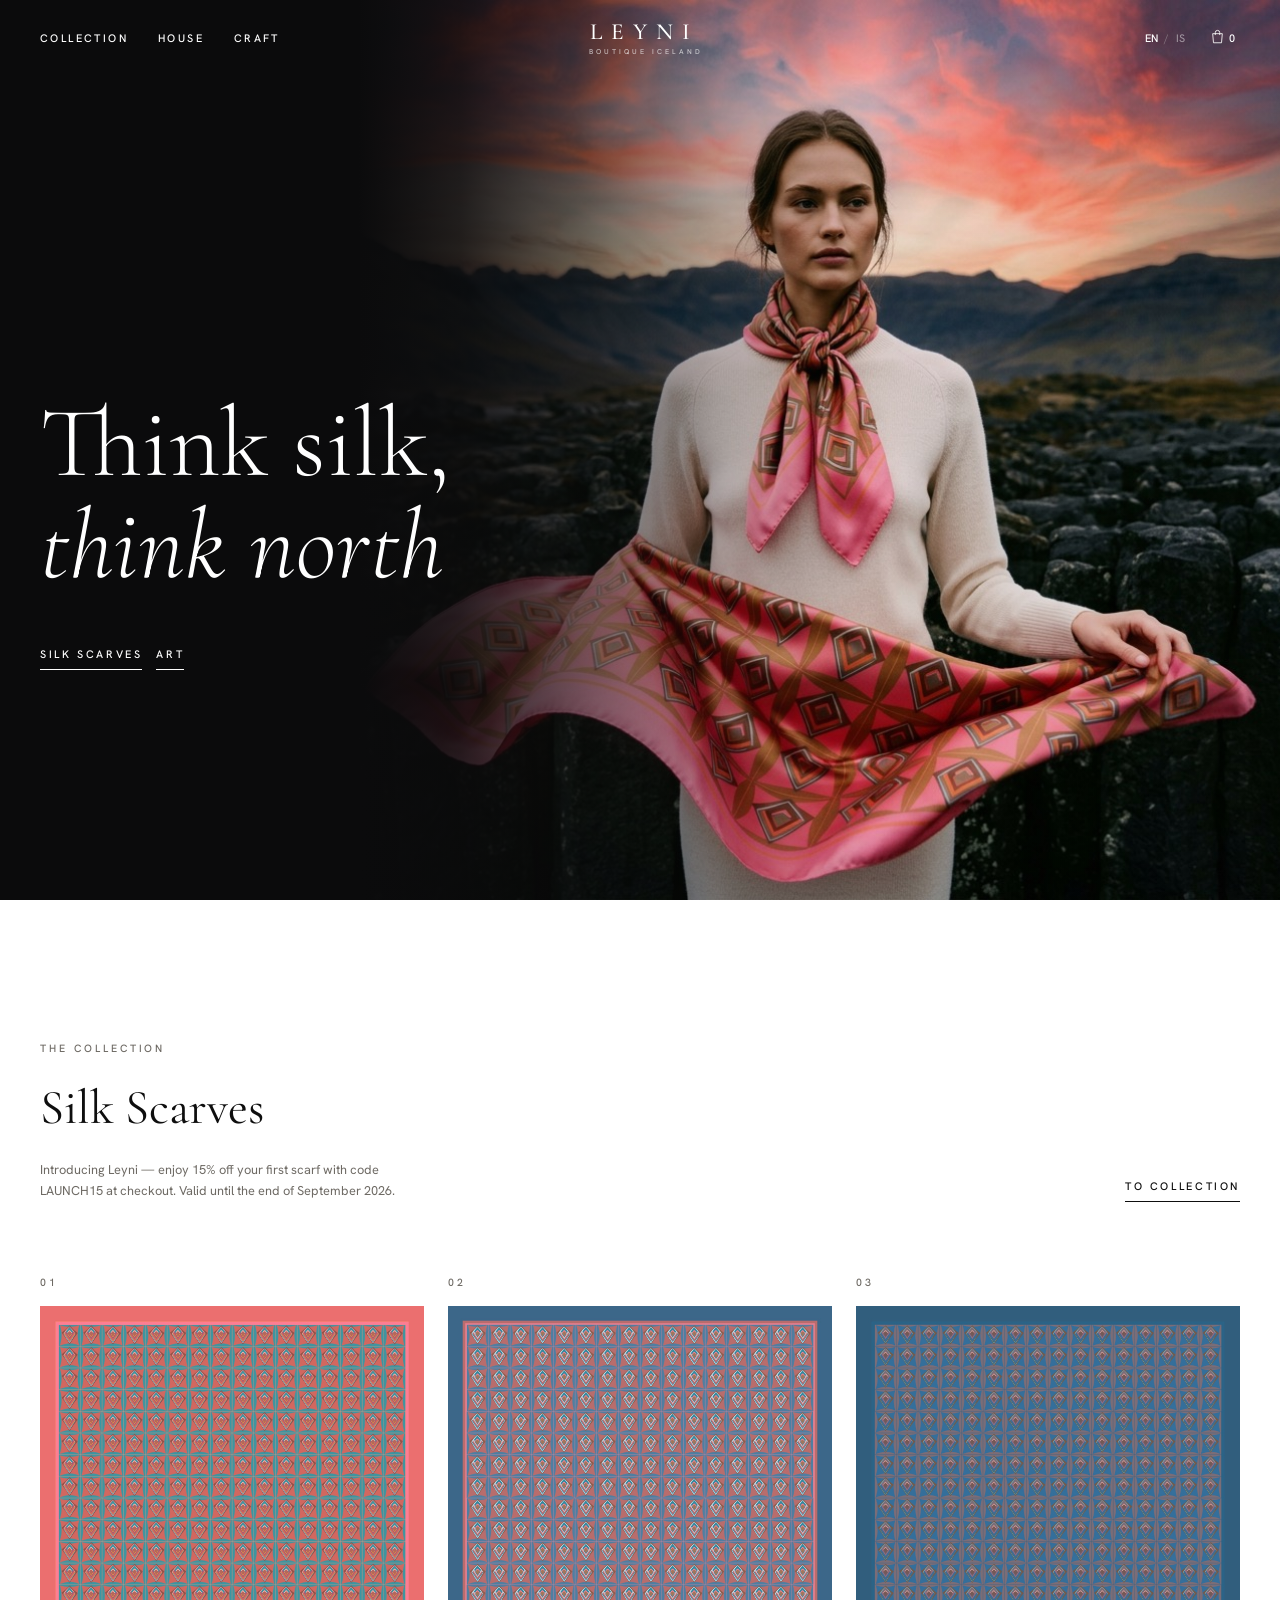
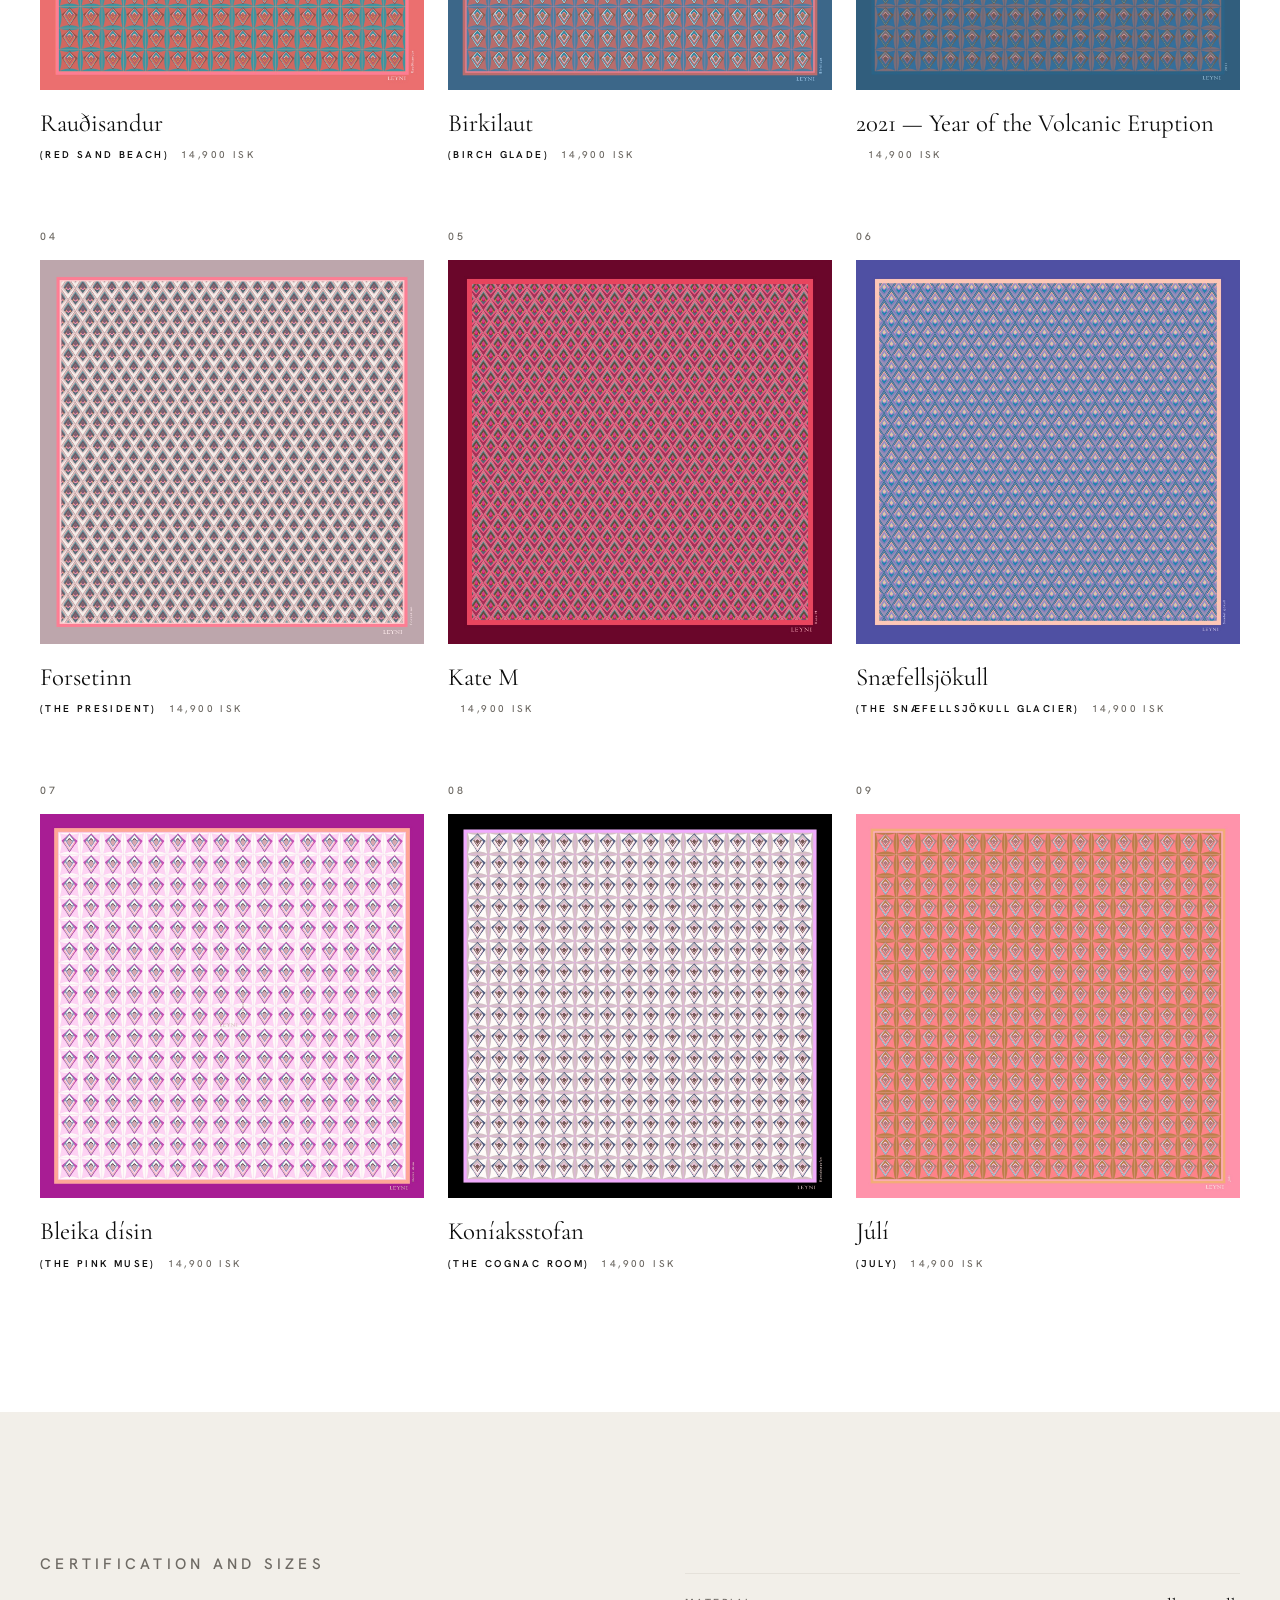
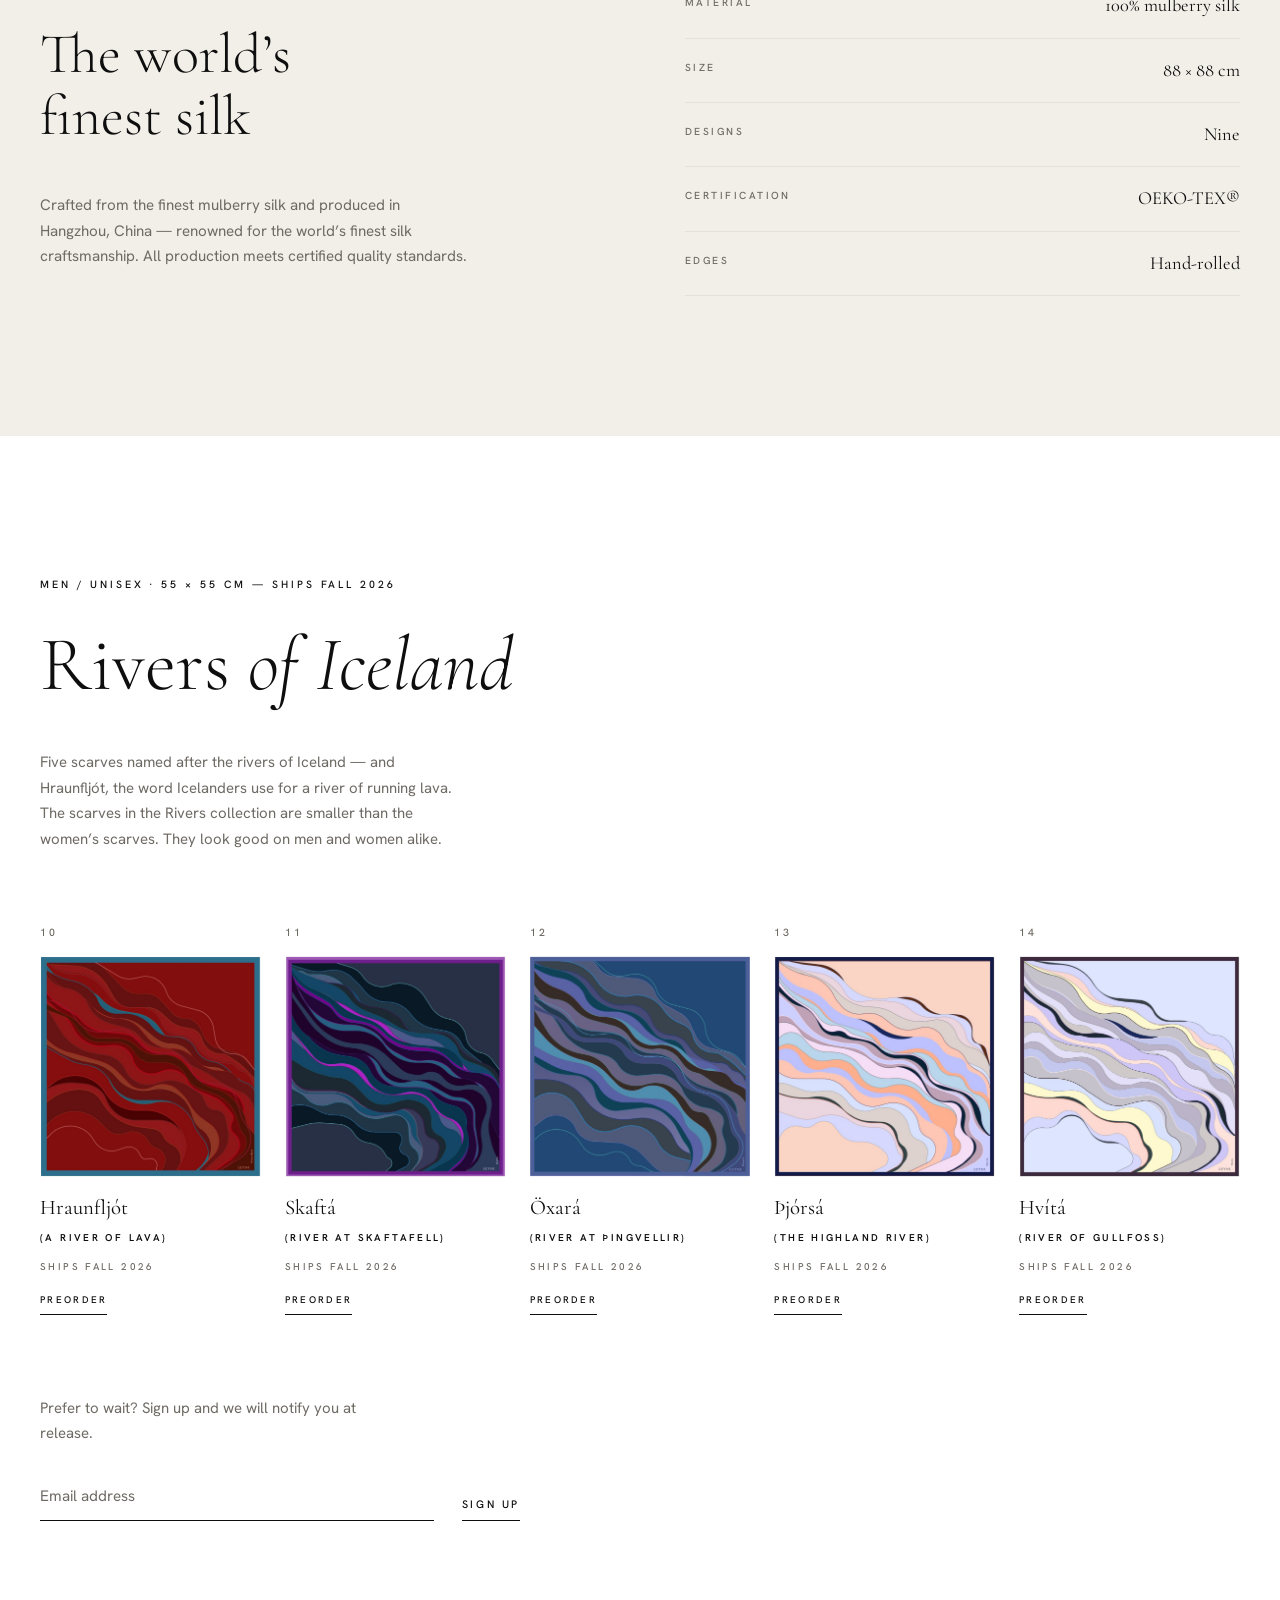
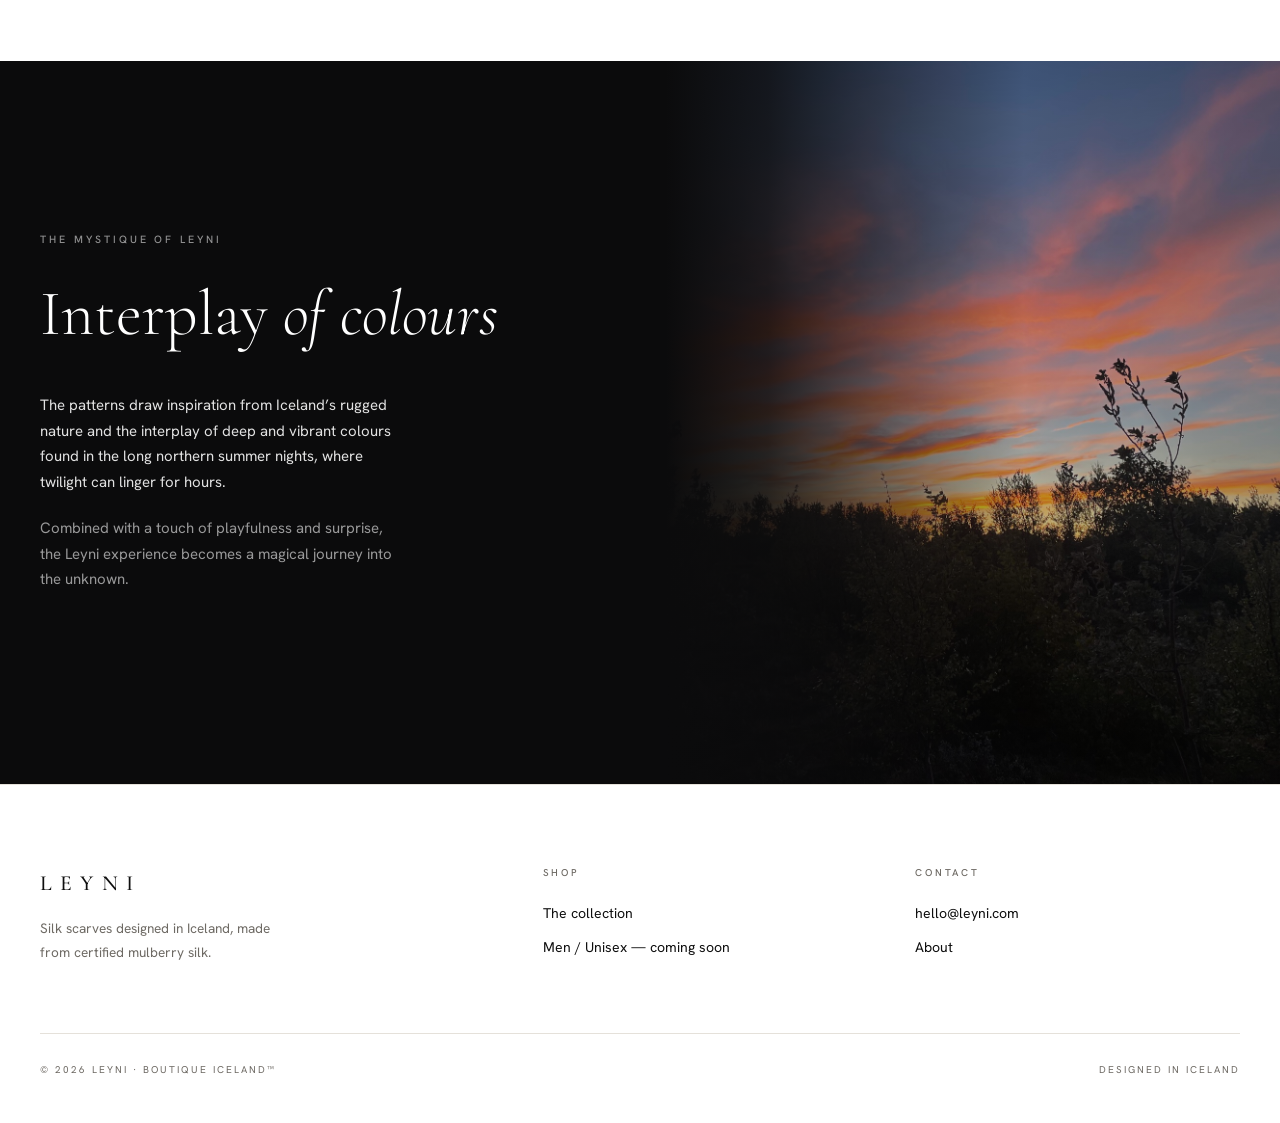
==== commit c4a2bdf0: "Mobile overhaul: readable typography and rebalanced proportions - All tracked labels/prices/links bu" ====
--- a/index.html
+++ b/index.html
@@ -20,7 +20,7 @@
 <link rel="icon" type="image/png" sizes="64x64" href="/favicon.png" />
 <link rel="apple-touch-icon" href="/apple-touch-icon.png" />
 <meta name="theme-color" content="#0E0E0E" />
-<link rel="stylesheet" href="styles.css?v=5" />
+<link rel="stylesheet" href="styles.css?v=6" />
 <script type="application/ld+json">
 {
   "@context":"https://schema.org",
@@ -181,7 +181,7 @@
   </div>
 </footer>
 
-<script src="app.js?v=5"></script>
+<script src="app.js?v=6"></script>
 <script>
   function PAGE_RENDER(){
     document.getElementById('featuredCards').innerHTML=SCARVES.map((s,i)=>cardHTML(s,i)).join('');
--- a/styles.css
+++ b/styles.css
@@ -156,6 +156,7 @@
   color:var(--grey);margin-top:10px;display:flex;gap:12px;flex-wrap:wrap}
 .sub-lbl .gl,.sub-lbl b{font-weight:600;color:var(--ink)}
 .sub-lbl .soon-tag{font-weight:500;color:var(--grey)}
+.low-tag{font-size:.62rem;font-weight:500;letter-spacing:.22em;text-transform:uppercase;color:#8a3b2e}
 .card .river-pre{margin-top:16px;font-size:.6rem}
 /* price */
 .pr s{color:var(--grey);font-weight:400;margin-right:6px}
@@ -395,3 +396,85 @@
   .foot{grid-template-columns:1fr}
   .signup{flex-direction:column;align-items:stretch;gap:18px}
 }
+
+/* ============================================================
+   MOBILE TYPOGRAPHY & PROPORTION OVERHAUL
+   Labels/prices readable, spacing rebalanced
+   ============================================================ */
+@media(max-width:820px){
+  body{font-size:16px}
+  /* readable tracked labels */
+  .lbl{font-size:.8rem;letter-spacing:.22em}
+  .ulink{font-size:.8rem;letter-spacing:.2em;padding-bottom:7px}
+  .btn{font-size:.8rem;padding:16px 32px}
+  .lang{font-size:.8rem}
+  .bag{font-size:.8rem}
+  .bag .bag-ico{width:16px;height:18px}
+  /* cards */
+  .cards{gap:52px 18px}
+  .card .idx{font-size:.74rem}
+  .card .nm{font-size:1.6rem}
+  .card .sub-lbl{font-size:.76rem;letter-spacing:.18em;margin-top:8px}
+  .low-tag{font-size:.72rem;letter-spacing:.18em}
+  .offer-line{font-size:.95rem;margin-top:1.3em}
+  /* sections & rhythm */
+  section{padding:76px 0}
+  .sec-head{margin-bottom:44px}
+  #story{padding:100px 0}
+  .story-txt .lbl{margin-bottom:2em}
+  .story-body{margin-top:4vh}
+  .soon-ed .cols{margin-top:5vh;gap:36px}
+  .rivers-cards{margin-top:6vh;gap:36px 14px}
+  .rivers-cards .nm{font-size:1.35rem}
+  .card .river-pre{font-size:.74rem}
+  .pre-block{margin-top:6vh}
+  /* craft list */
+  .craft-list li span:first-child{font-size:.76rem;letter-spacing:.18em}
+  .craft-list li span:last-child{font-size:1.1rem}
+  /* filters / shop */
+  .filters{gap:22px}
+  .filters button{font-size:.78rem;letter-spacing:.18em}
+  .page-top{padding-top:calc(76px + 7vh)}
+  .page-top .sub{font-size:1rem}
+  /* pdp */
+  .pdp{padding-top:calc(76px + 4vh)}
+  .crumbs{font-size:.74rem;margin-bottom:3vh}
+  .pdp-info .price{font-size:.95rem}
+  .pdp-info .desc{font-size:1.15rem}
+  .opt .lbl{font-size:.76rem}
+  .acc summary{font-size:.78rem;padding:18px 0}
+  .acc .body{font-size:.95rem}
+  /* footer */
+  .foot h4{font-size:.74rem}
+  .foot a{font-size:.95rem;margin-bottom:12px}
+  .foot-bot{font-size:.72rem;letter-spacing:.16em;gap:12px}
+  /* modal + forms: 16px inputs stop iOS zoom-on-focus */
+  input,textarea,select{font-size:16px}
+  .pre-info{padding:26px 22px}
+  .pre-info h3{font-size:1.7rem}
+  .pre-info .pre-txt{font-size:.95rem}
+  .signup input{font-size:16px;padding:12px 0}
+  .signup button{font-size:.8rem}
+  .drawer-top h3{font-size:.8rem}
+  .ci .nm{font-size:1.3rem}
+  .ci .sz{font-size:.72rem}
+  .ci .rm{font-size:.72rem}
+  .drawer-foot .row{font-size:.95rem}
+  .drawer-foot .row.total{font-size:.78rem}
+  .drawer-foot .note{font-size:.82rem}
+}
+@media(max-width:560px){
+  .cover h1{font-size:clamp(2.7rem,12.5vw,3.4rem)}
+  .cover-cta{gap:22px}
+  .cover-in{padding-bottom:11vh}
+  .sec-head h2{font-size:1.85rem}
+  .story-txt h2{font-size:2.2rem}
+  .soon-ed h2{font-size:2.4rem}
+  .page-top h1{font-size:2.4rem}
+  .craft h2{font-size:2.1rem}
+  .news h2{font-size:2.3rem}
+  .wordmark{font-size:1.3rem}
+  .wordmark small{font-size:.42rem}
+  .rivers-cards{grid-template-columns:1fr 1fr;gap:32px 12px}
+  .rivers-cards .sub-lbl{font-size:.66rem}
+}
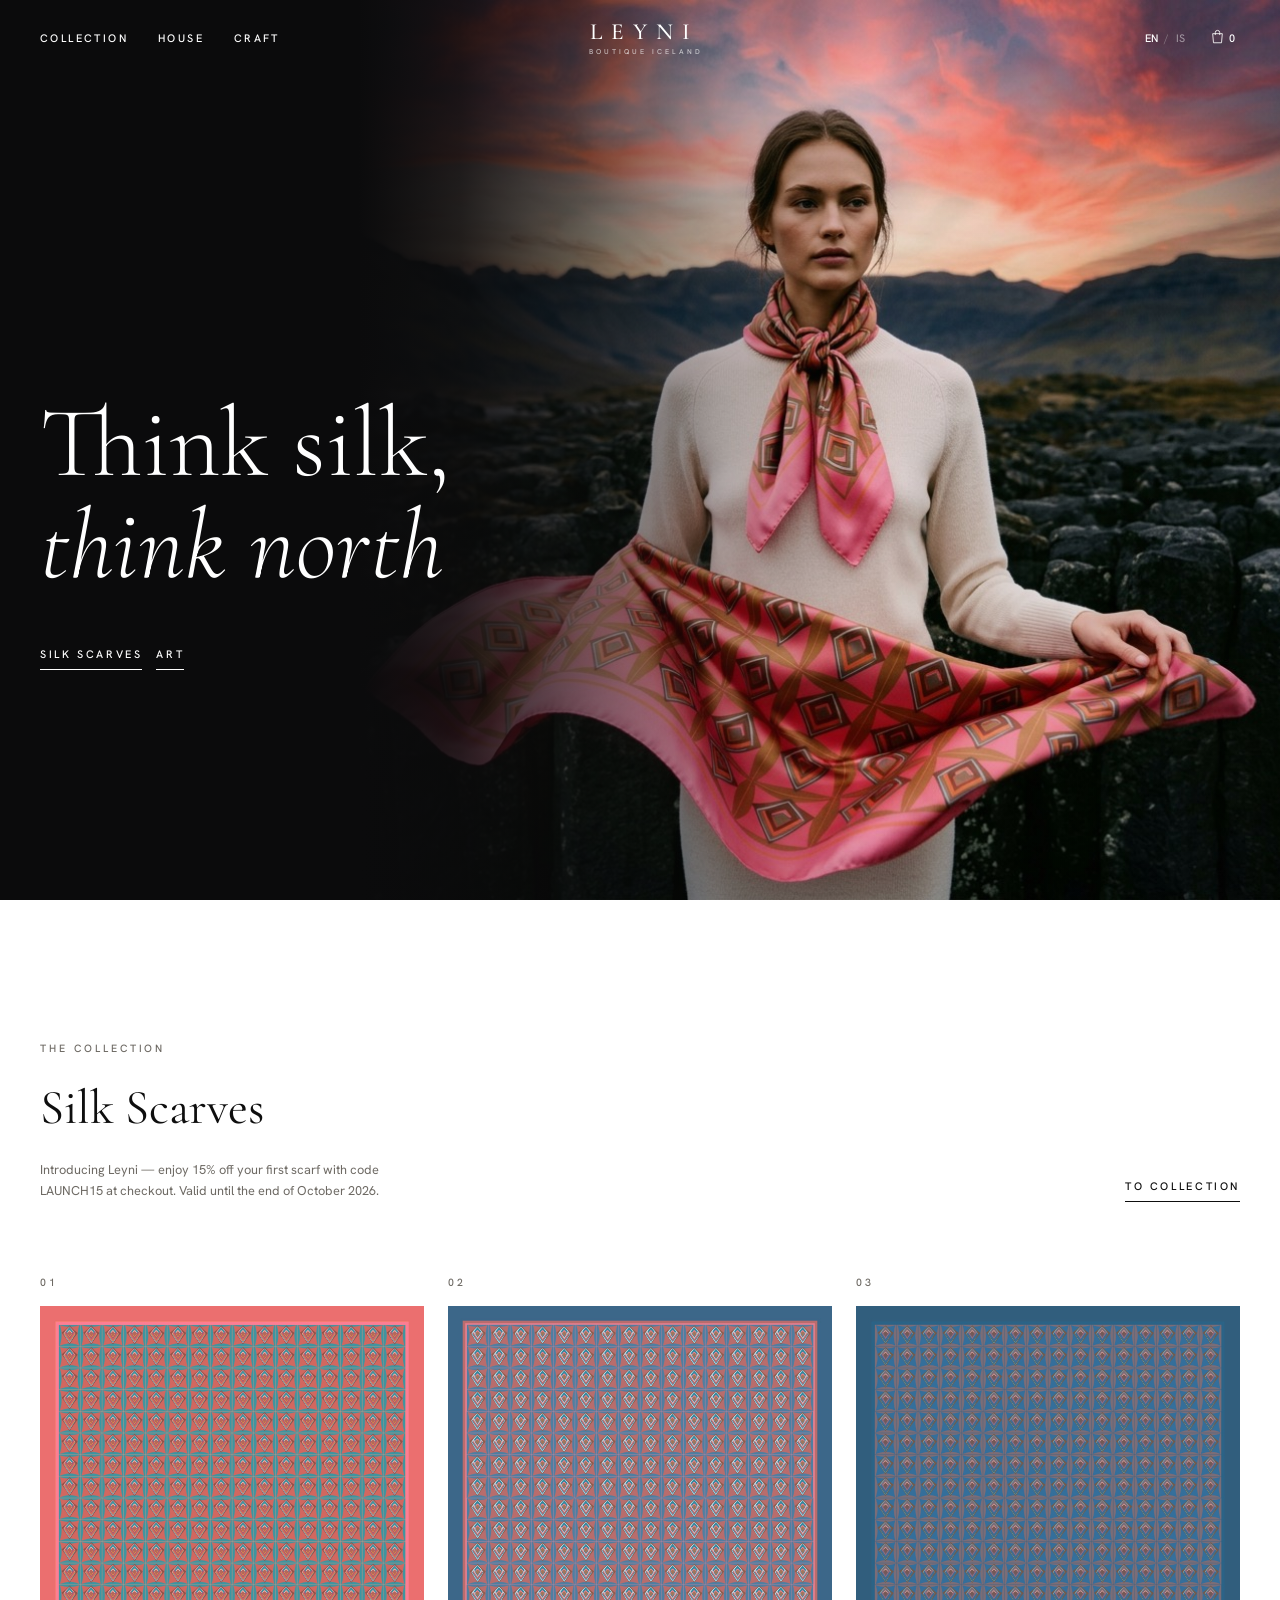
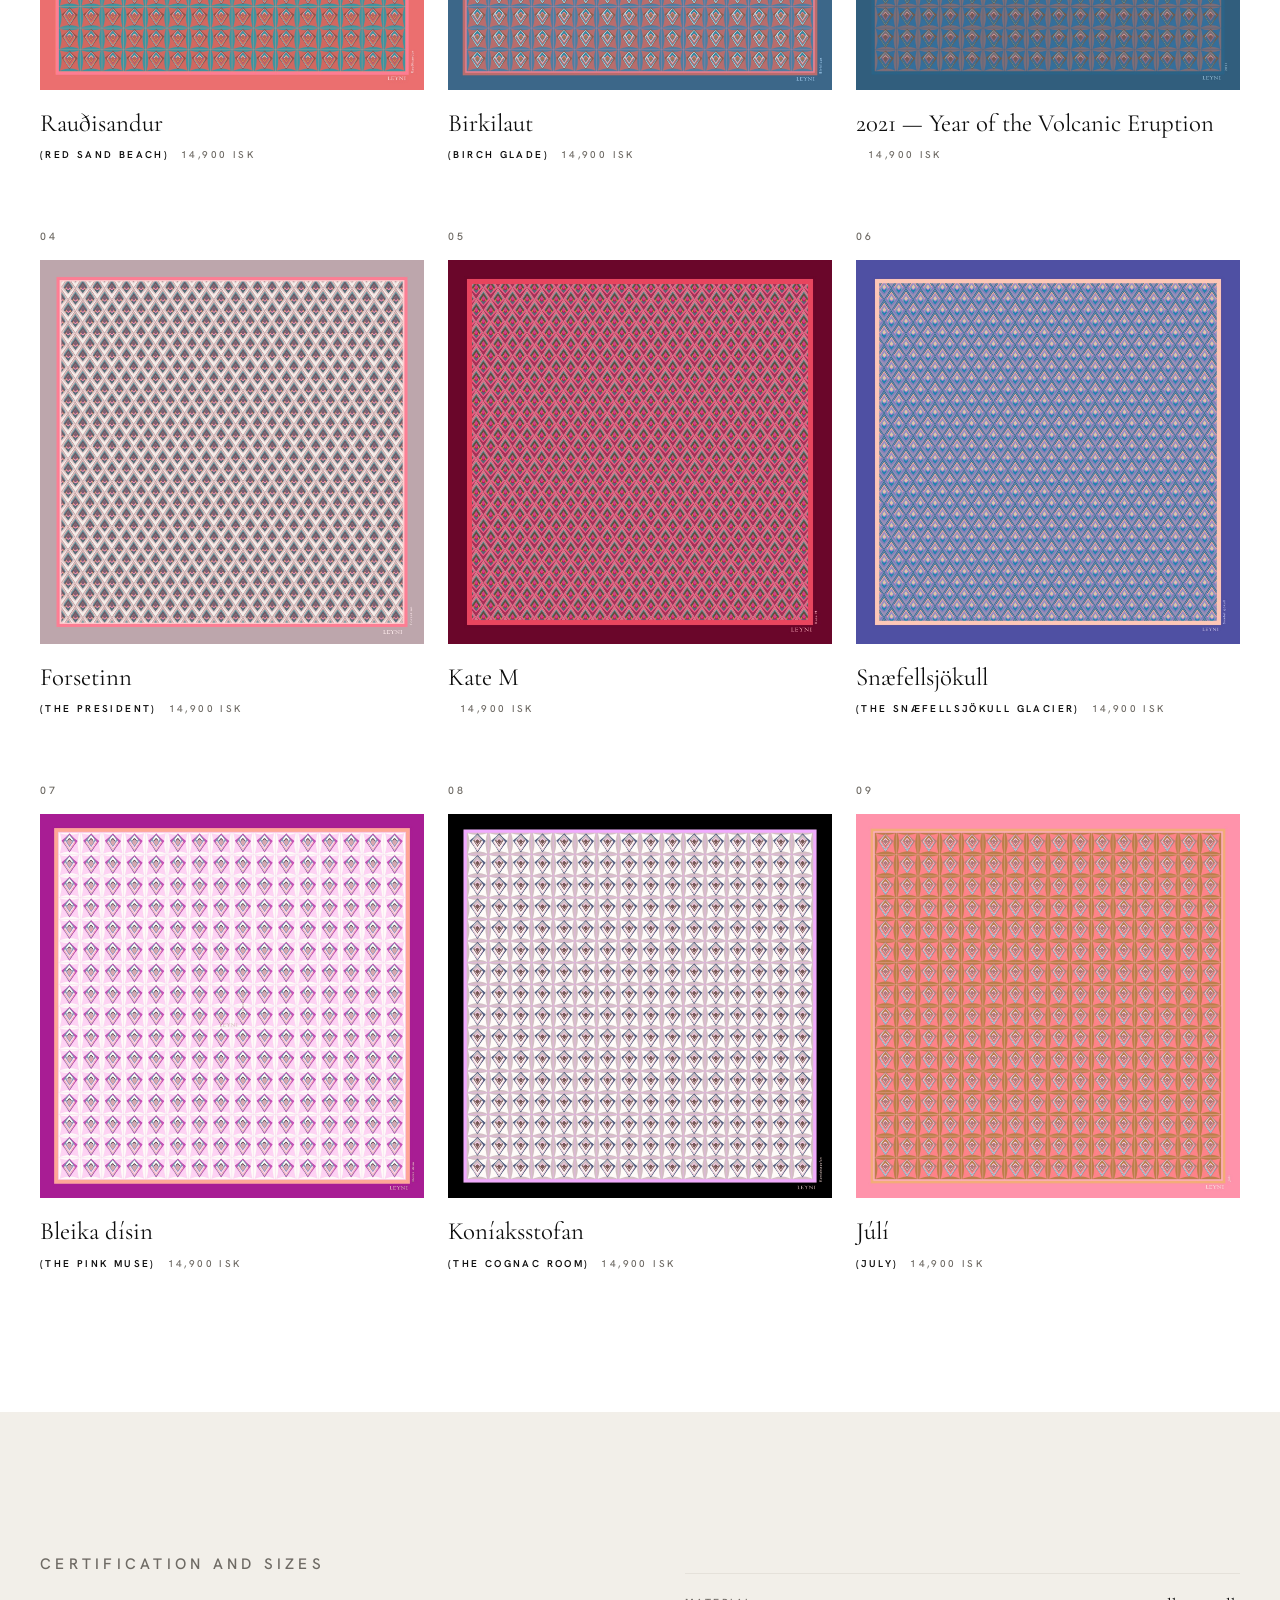
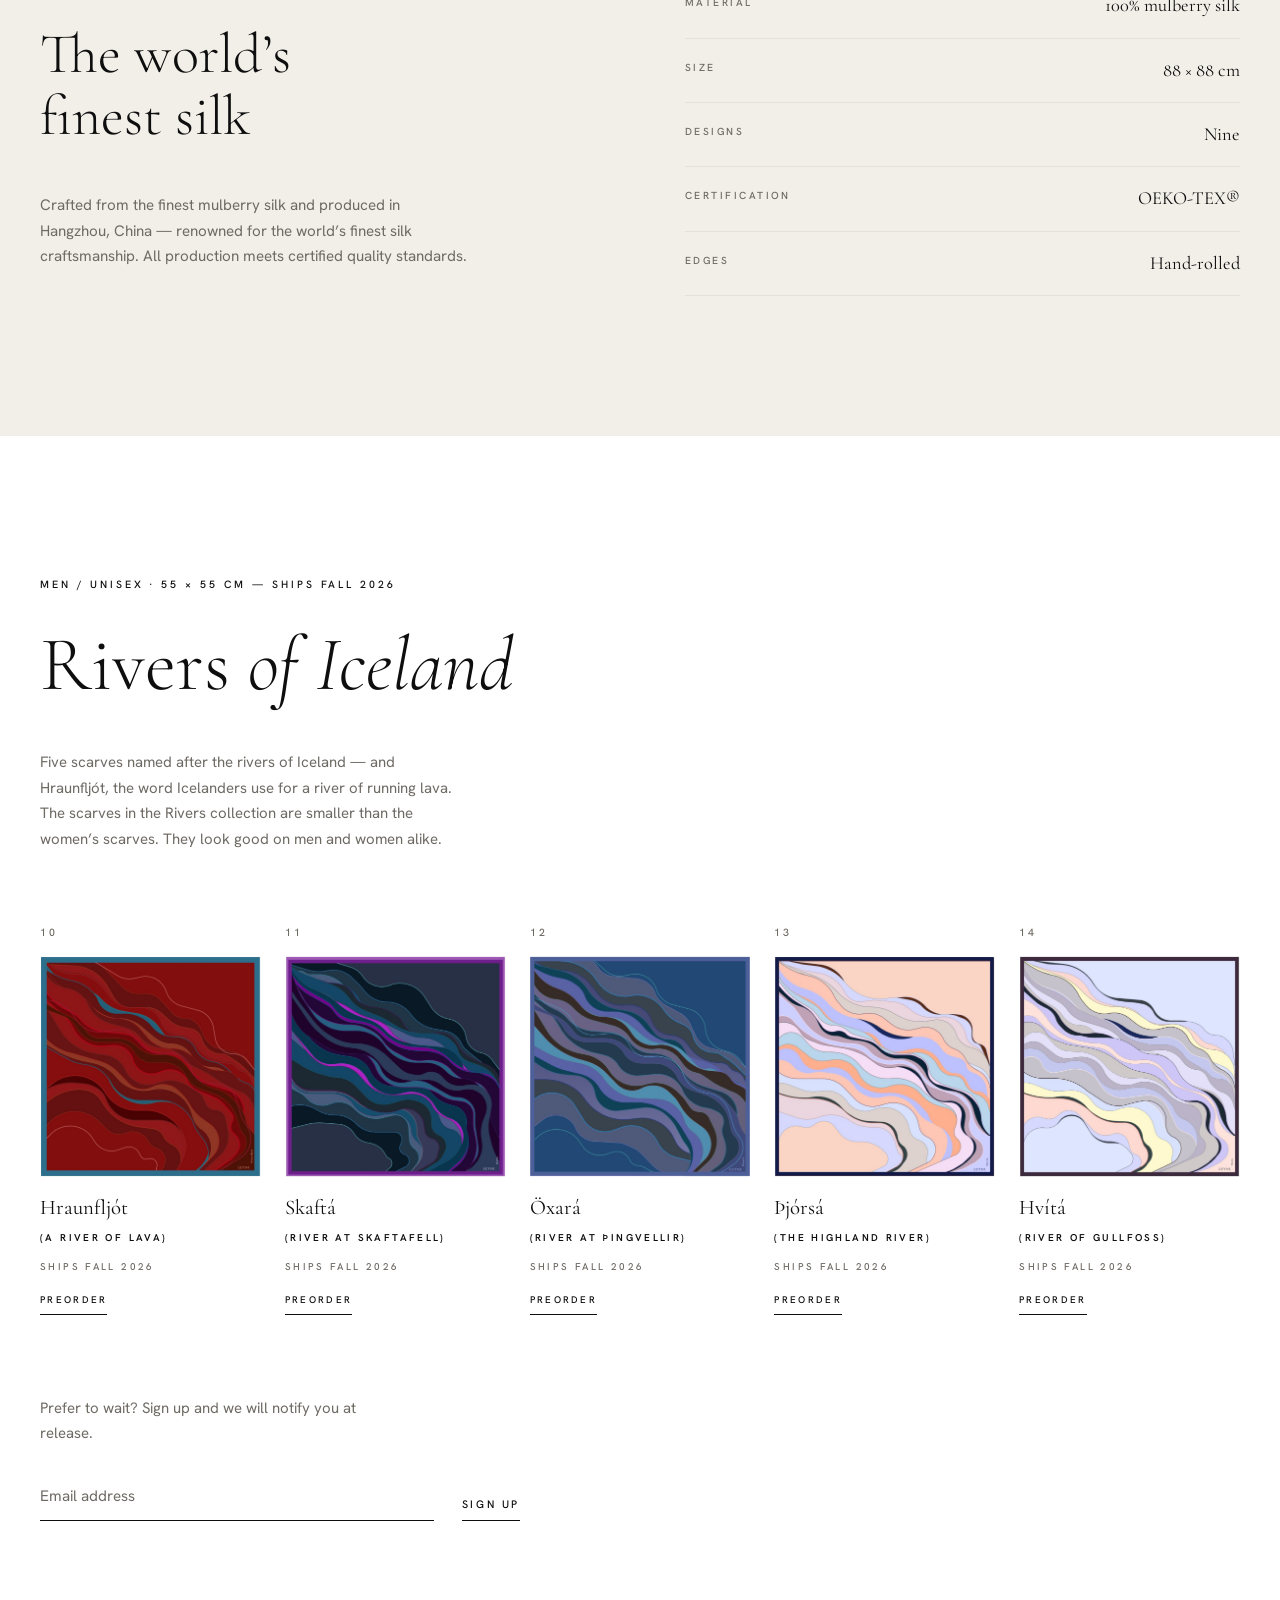
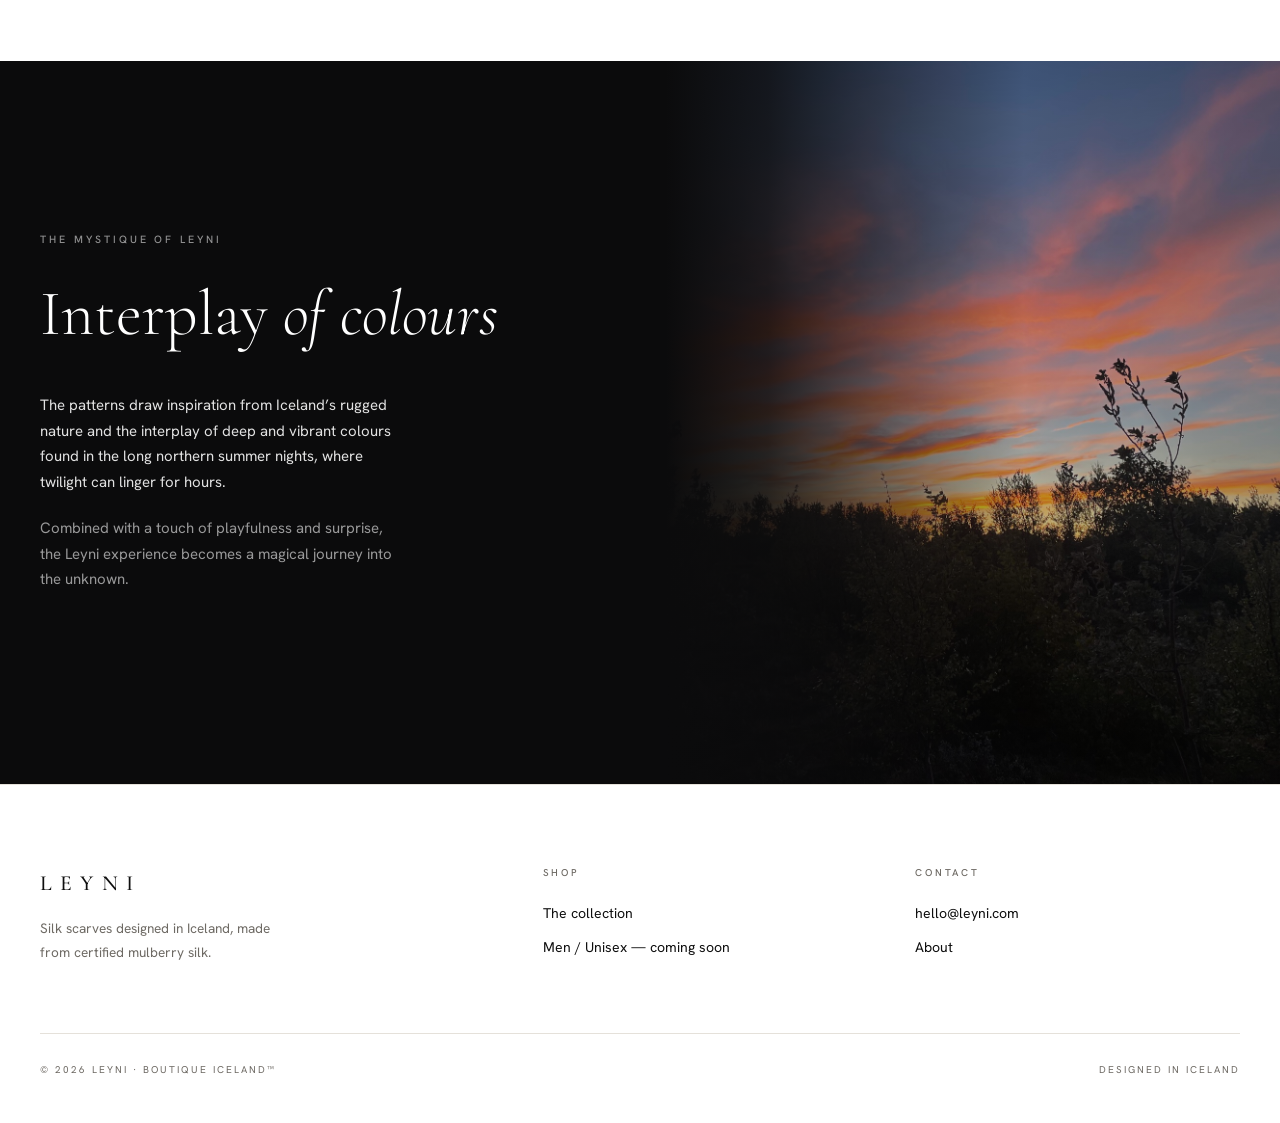
==== commit 2b8c8128: "Extend LAUNCH15 intro offer to end of October; README price 14.900 Co-Authored-By: Claude Opus 5.5 <" ====
--- a/index.html
+++ b/index.html
@@ -87,8 +87,8 @@
       <div>
         <p class="lbl" data-en="The Collection" data-is="Slæðusafnið">The Collection</p>
         <h2 data-en="Silk Scarves" data-is="Silkislæður">Silk Scarves</h2>
-        <p class="offer-line" data-en="Introducing Leyni — enjoy 15% off your first scarf with code LAUNCH15 at checkout. Valid until the end of September 2026."
-           data-is="Kynningartilboð — 15% afsláttur af fyrstu slæðunni þinni með kóðanum LAUNCH15 við greiðslu. Gildir til septemberloka 2026.">Introducing Leyni — enjoy 15% off your first scarf with code LAUNCH15 at checkout. Valid until the end of September 2026.</p>
+        <p class="offer-line" data-en="Introducing Leyni — enjoy 15% off your first scarf with code LAUNCH15 at checkout. Valid until the end of October 2026."
+           data-is="Kynningartilboð — 15% afsláttur af fyrstu slæðunni þinni með kóðanum LAUNCH15 við greiðslu. Gildir til októberloka 2026.">Introducing Leyni — enjoy 15% off your first scarf with code LAUNCH15 at checkout. Valid until the end of October 2026.</p>
       </div>
       <a class="ulink" href="shop.html" data-en="To collection" data-is="Í slæðusafnið">To collection</a>
     </div>
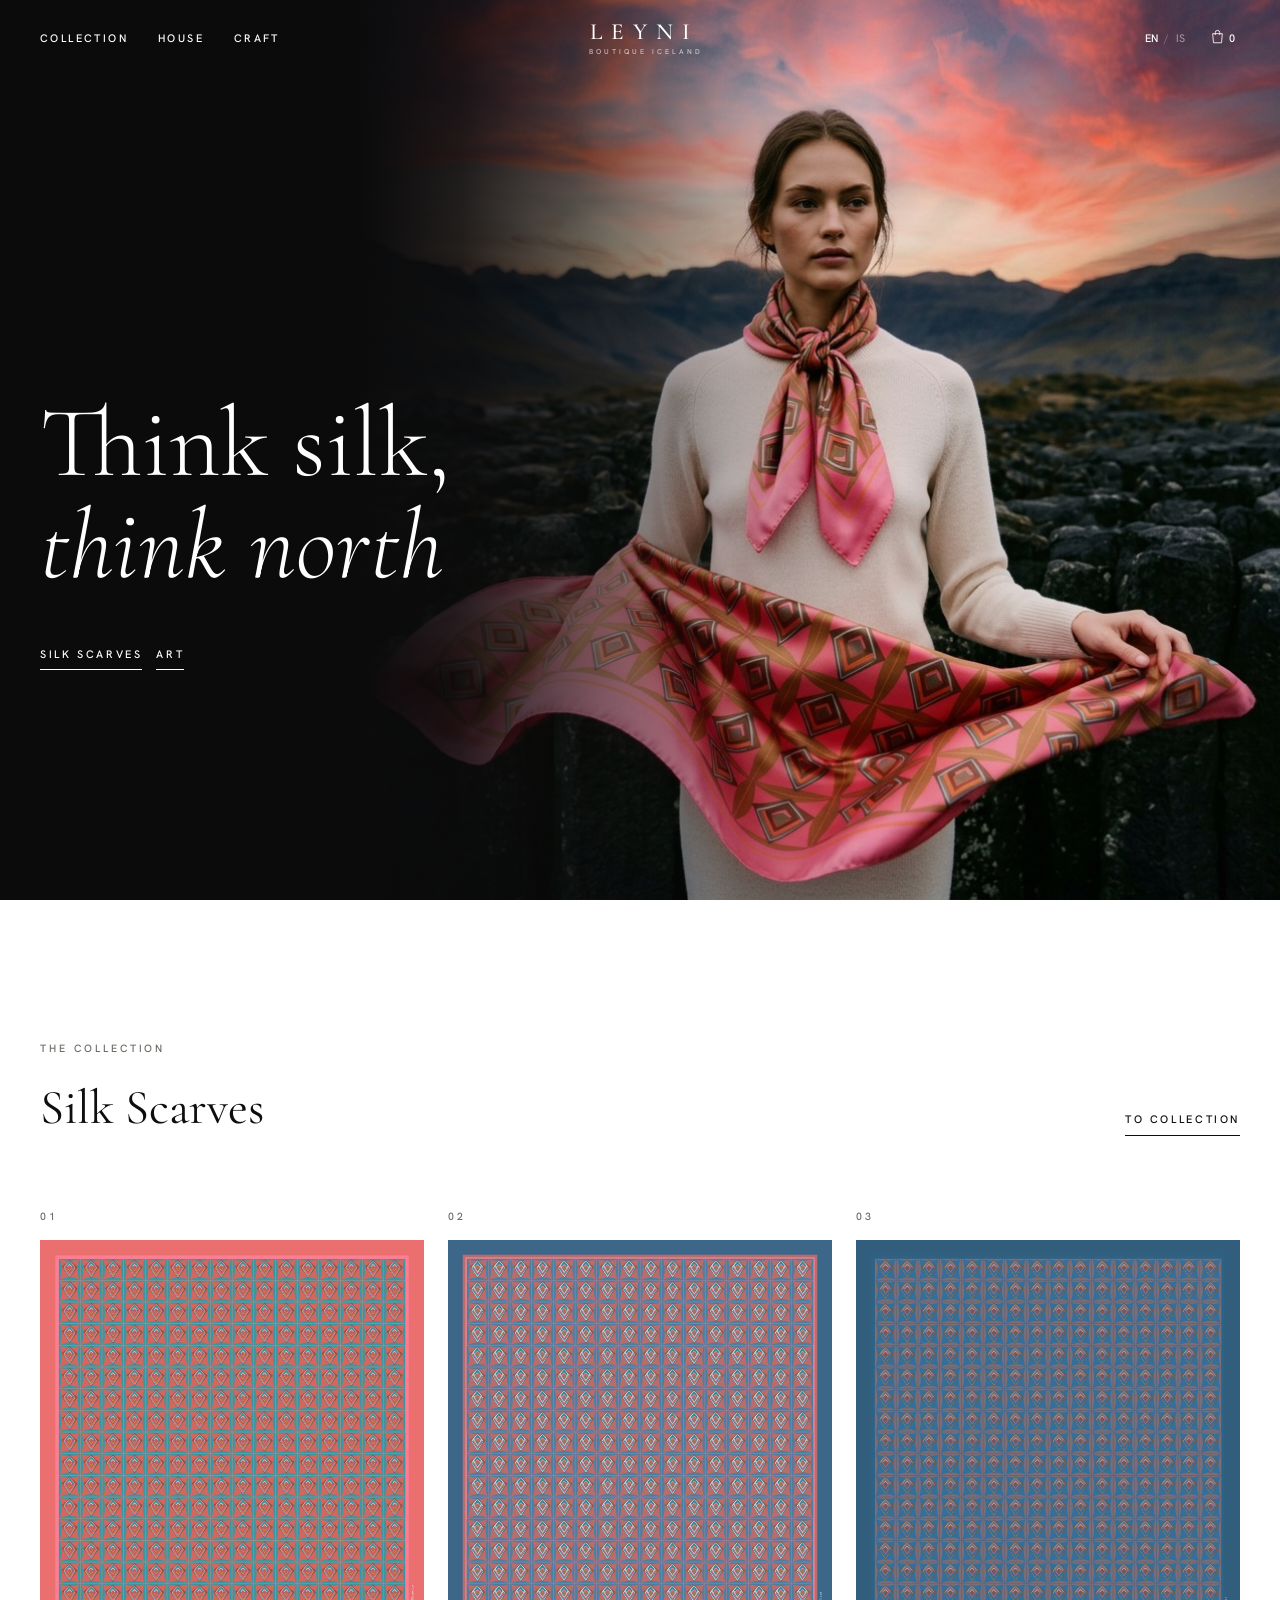
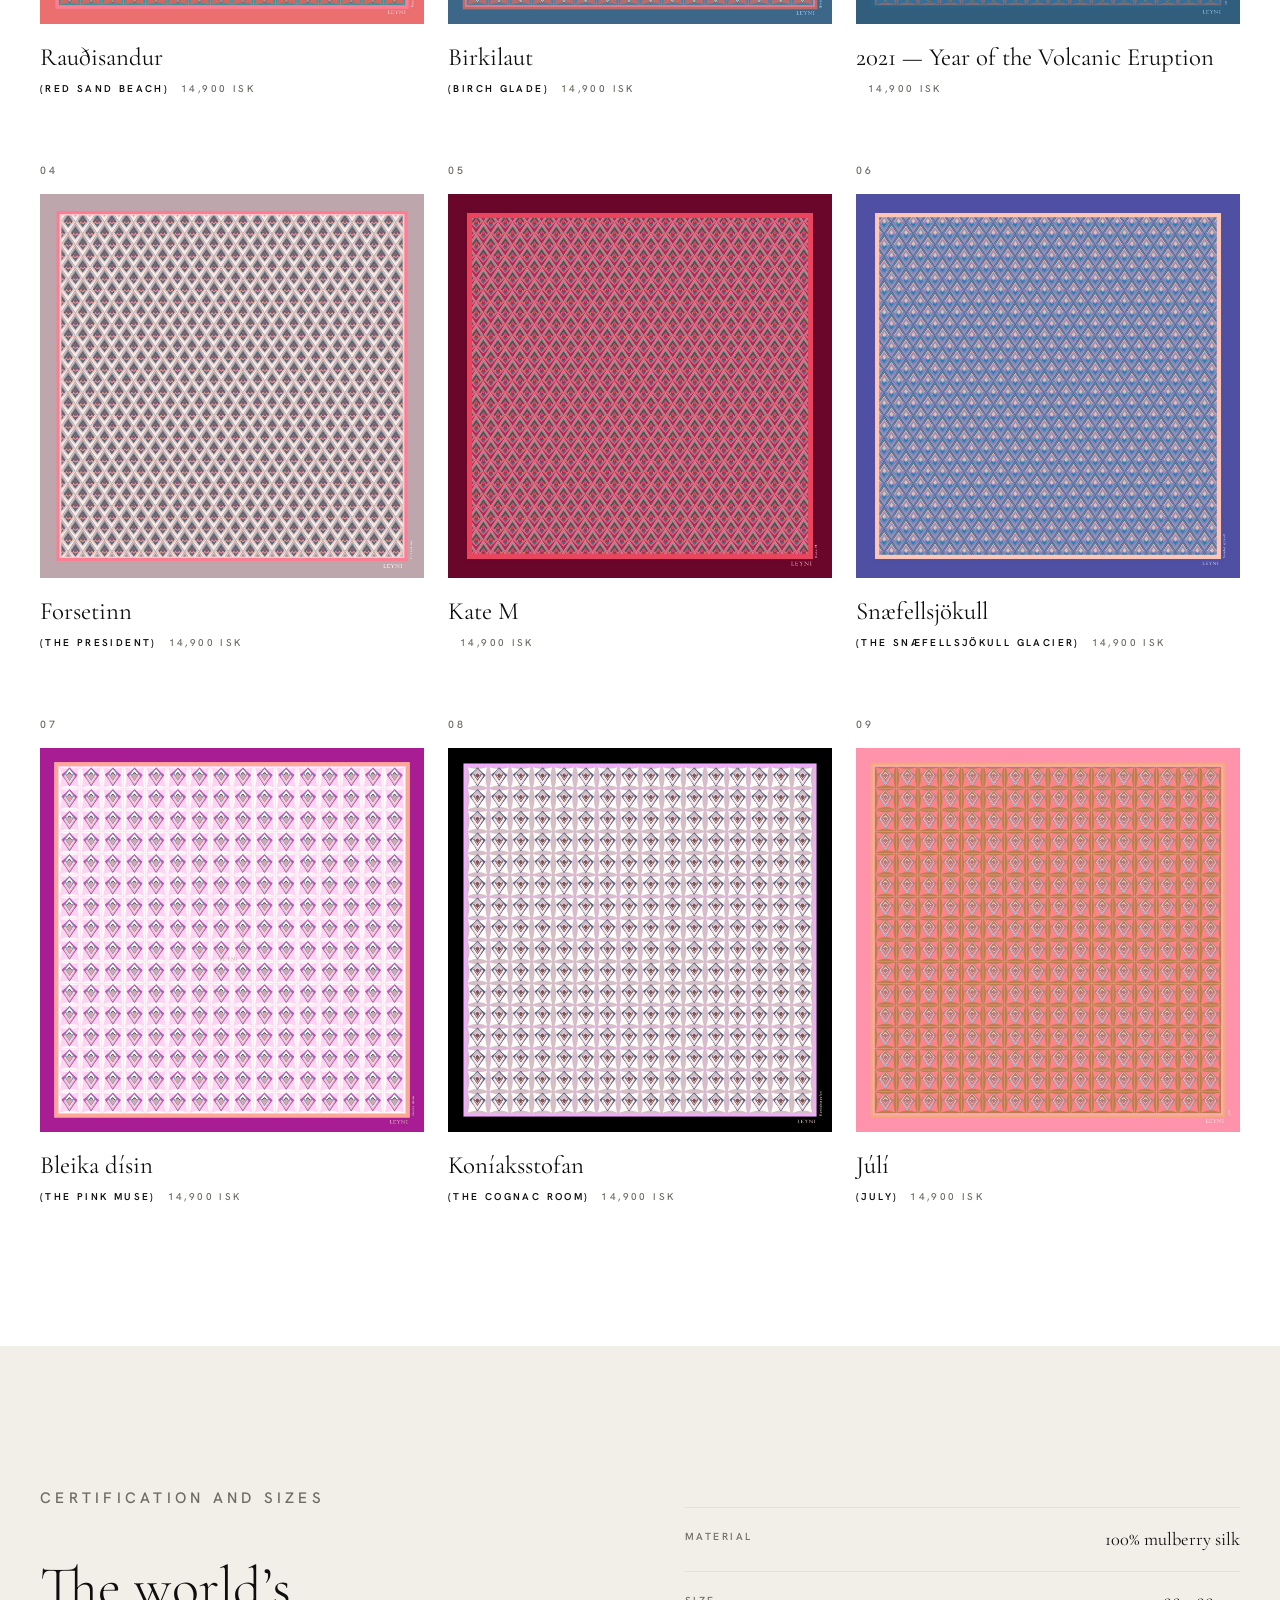
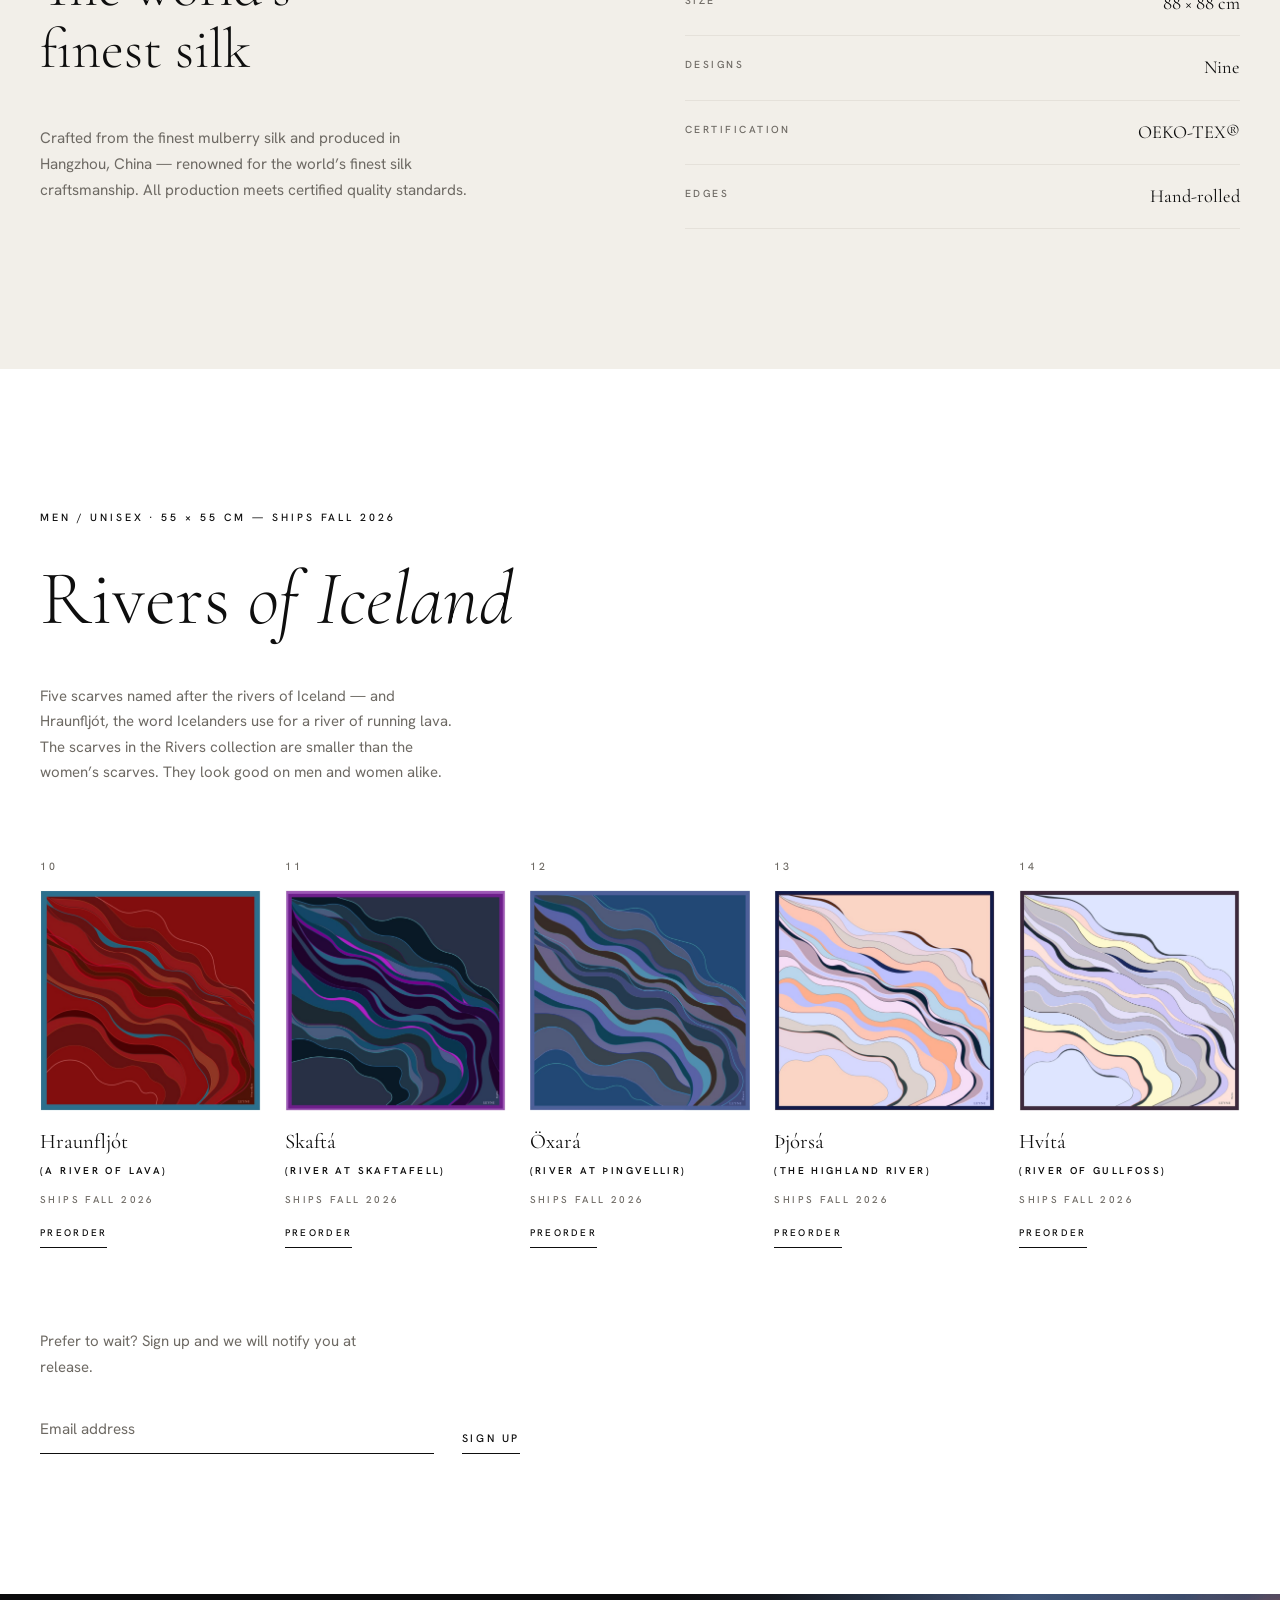
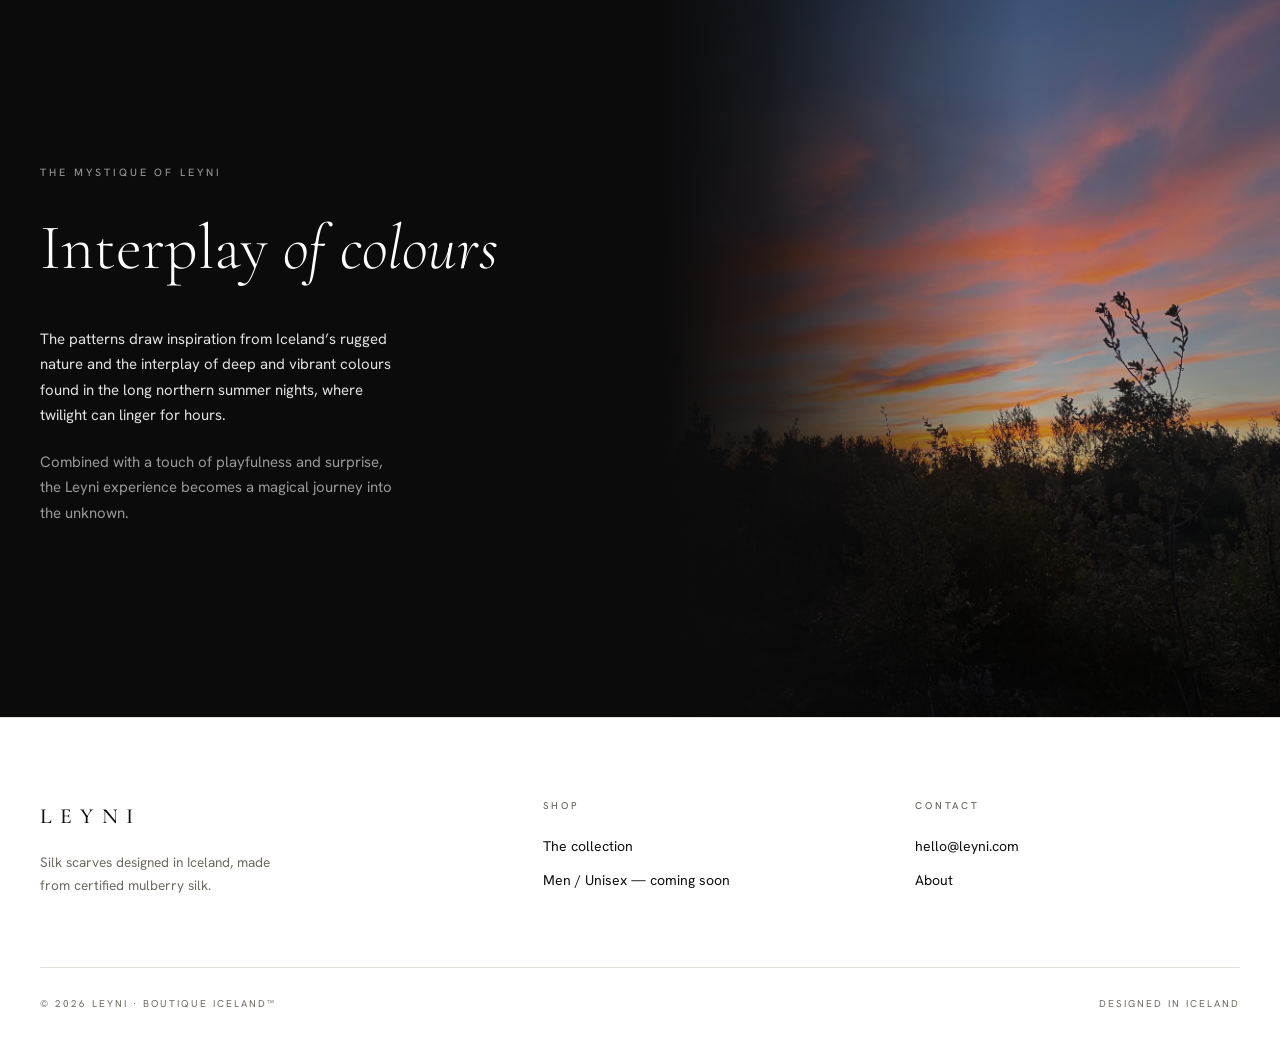
==== commit d89c660e: "Remove expired LAUNCH15 intro offer copy; generic discount label at checkout Co-Authored-By: Claude " ====
--- a/index.html
+++ b/index.html
@@ -87,8 +87,6 @@
       <div>
         <p class="lbl" data-en="The Collection" data-is="Slæðusafnið">The Collection</p>
         <h2 data-en="Silk Scarves" data-is="Silkislæður">Silk Scarves</h2>
-        <p class="offer-line" data-en="Introducing Leyni — enjoy 15% off your first scarf with code LAUNCH15 at checkout. Valid until the end of October 2026."
-           data-is="Kynningartilboð — 15% afsláttur af fyrstu slæðunni þinni með kóðanum LAUNCH15 við greiðslu. Gildir til októberloka 2026.">Introducing Leyni — enjoy 15% off your first scarf with code LAUNCH15 at checkout. Valid until the end of October 2026.</p>
       </div>
       <a class="ulink" href="shop.html" data-en="To collection" data-is="Í slæðusafnið">To collection</a>
     </div>
